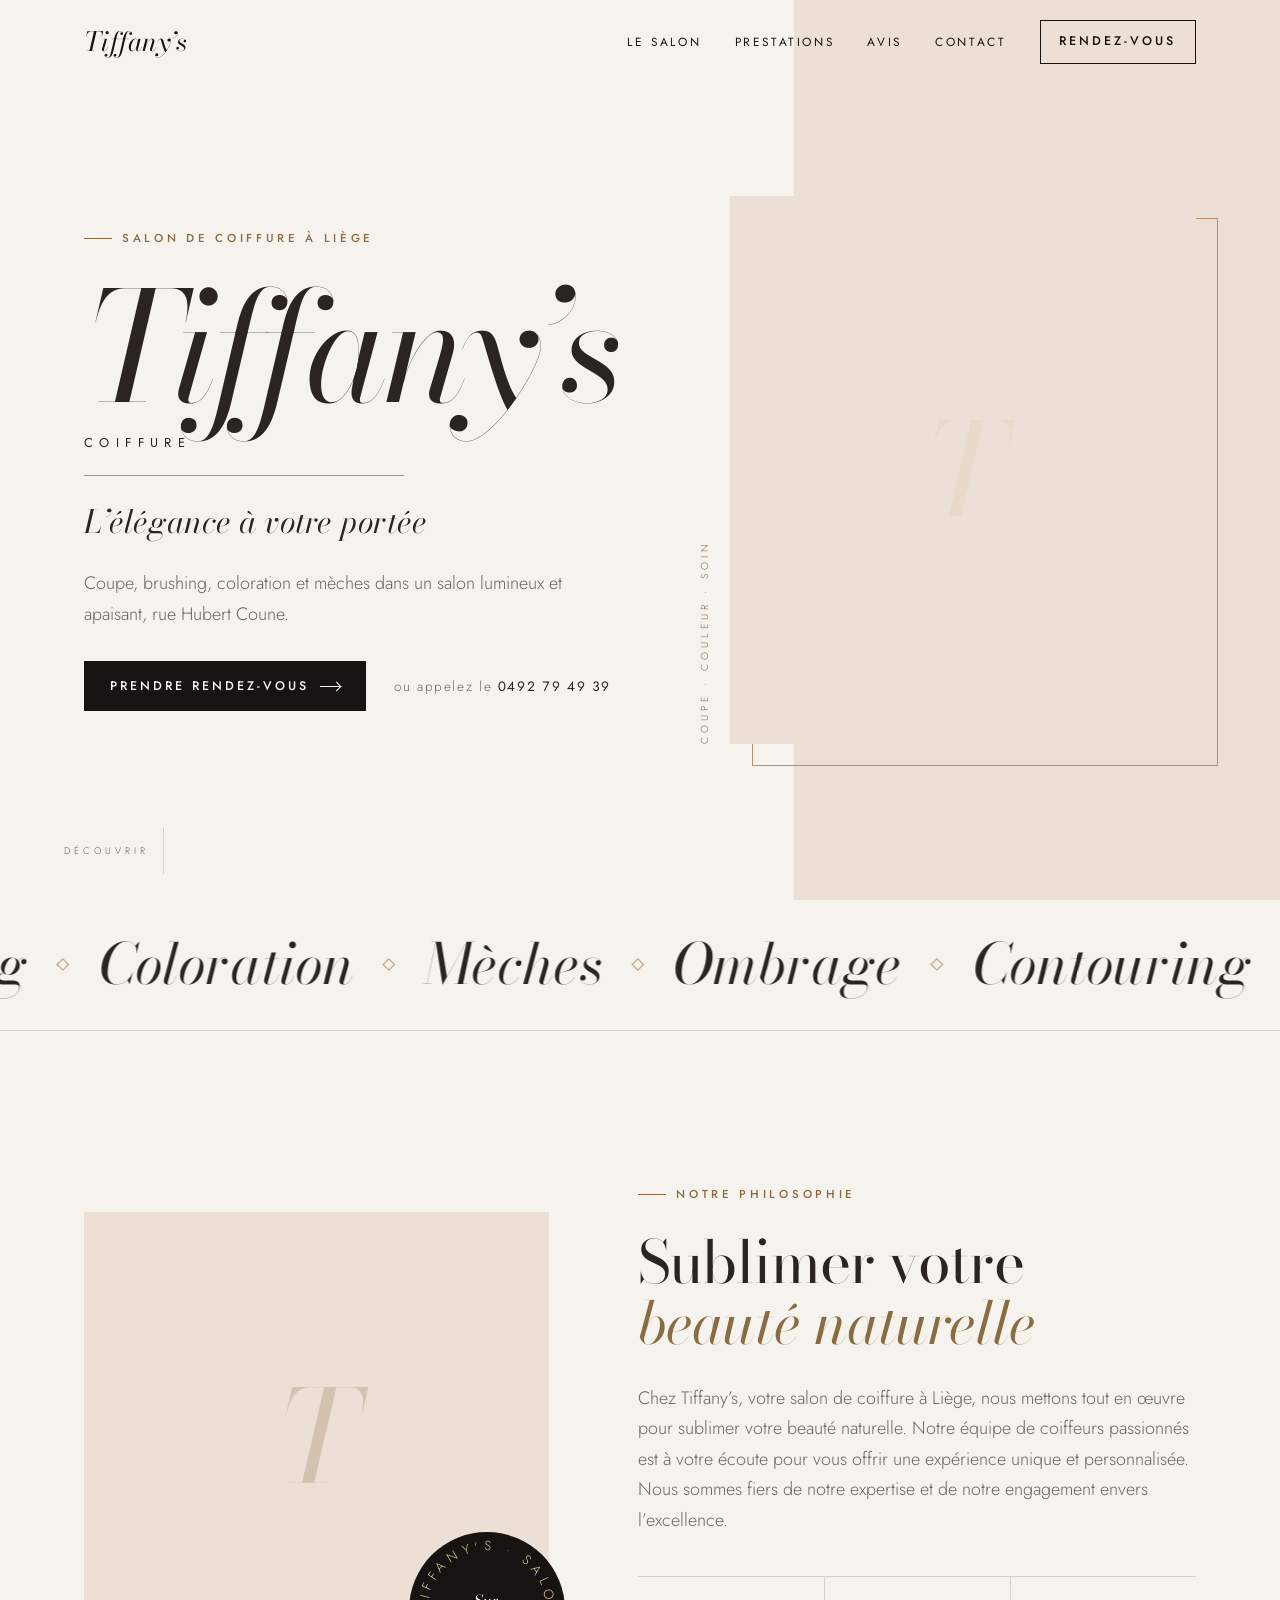
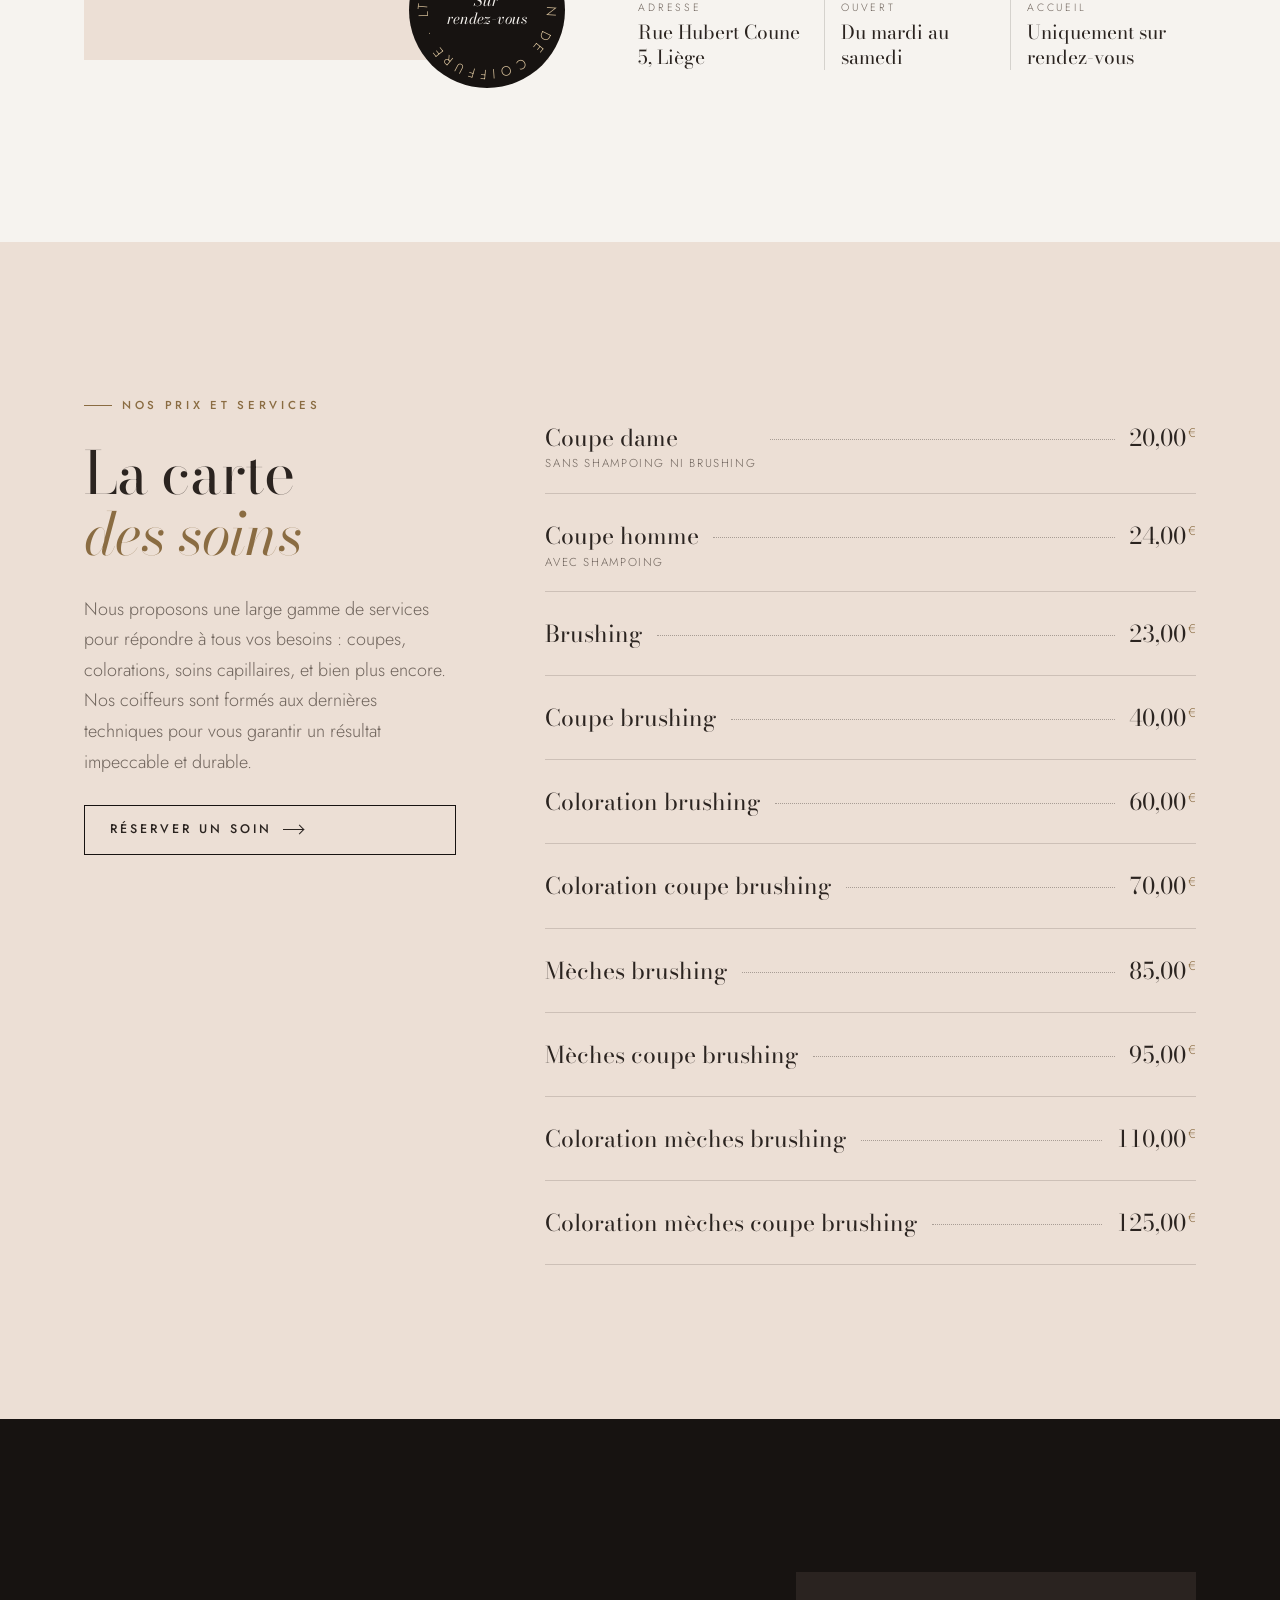
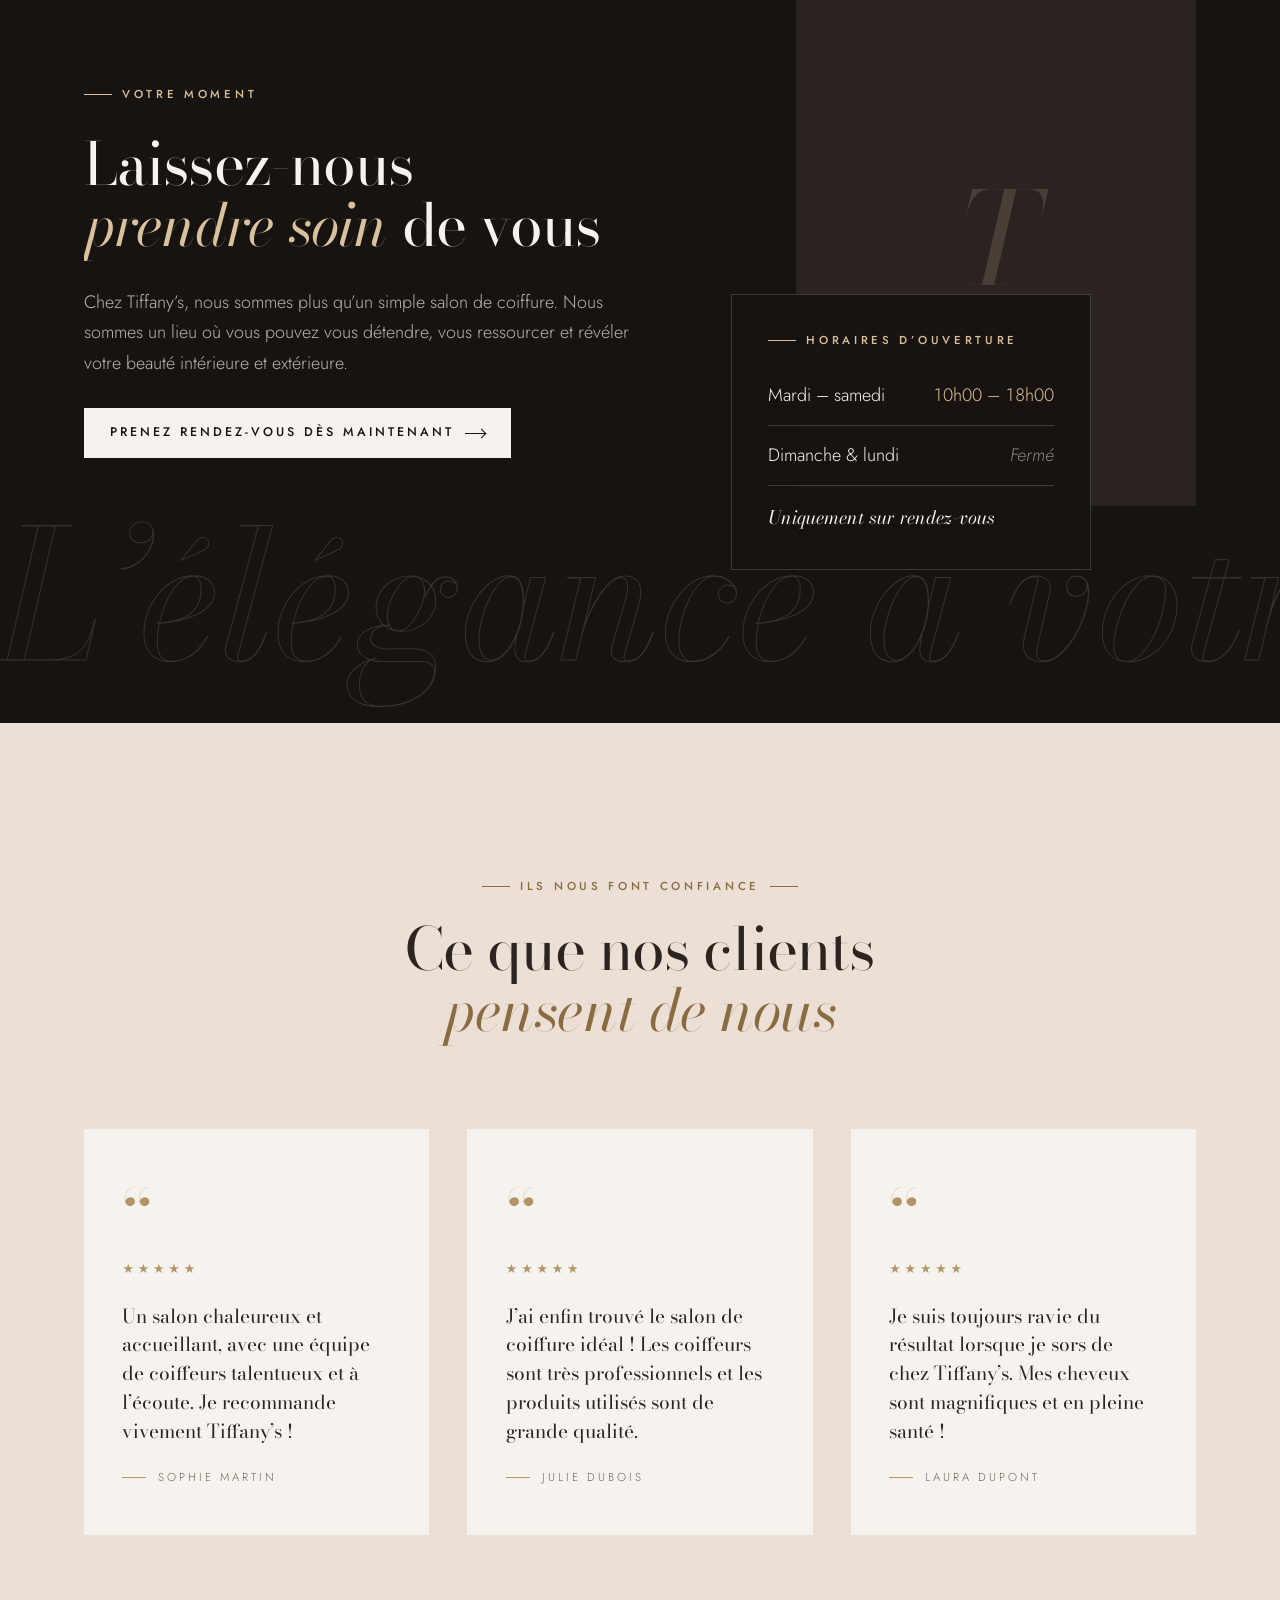
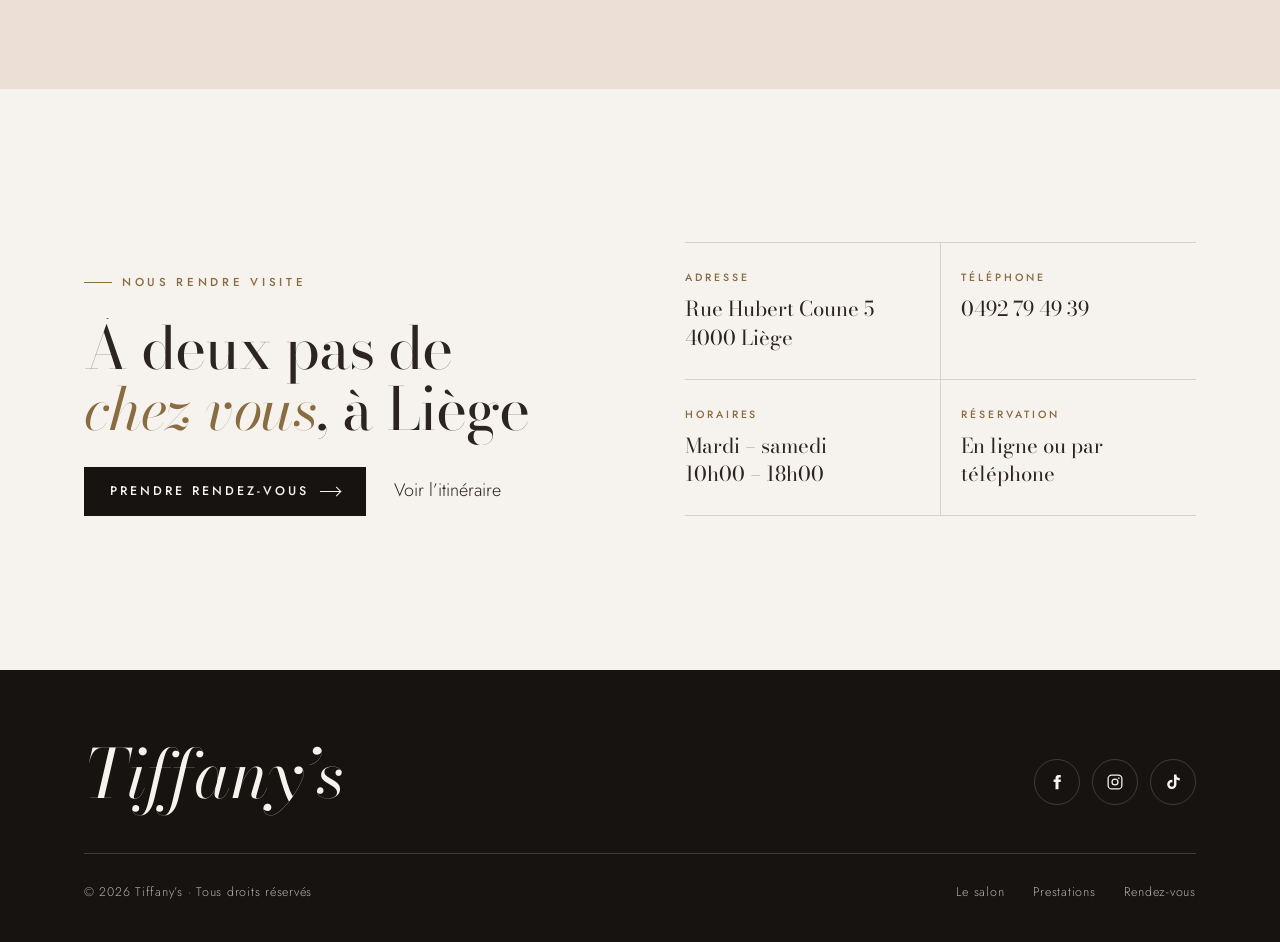
==== index.html @ 4c485f48 "Tiffany's Coiffure : nouveau site vitrine avec animations au défilement Accueil et page de prise de " ====
<!DOCTYPE html>
<html lang="fr">
<head>
  <meta charset="utf-8">
  <meta name="viewport" content="width=device-width, initial-scale=1, viewport-fit=cover">
  <title>Tiffany’s Coiffure</title>
  <meta name="description" content="Tiffany’s, votre salon de coiffure à Liège. Coupe, brushing, coloration, mèches : une équipe passionnée pour sublimer votre beauté naturelle. Sur rendez-vous, du mardi au samedi.">
  <meta property="og:title" content="Tiffany’s · Salon de coiffure à Liège">
  <meta property="og:description" content="L’élégance à votre portée. Prenez rendez-vous en ligne, du mardi au samedi.">
  <meta property="og:image" content="https://primary.jwwb.nl/public/u/k/w/temp-uzwuunomeykdaiuxdulz/att-ifkdagfy1qe2zsrhicnqqp_ppizg3jwmcrwyenzlbd0-high-chta3h.jpg?enable-io=true&enable=upscale&fit=bounds&width=1200">
  <link rel="icon" href="https://primary.jwwb.nl/public/u/k/w/temp-uzwuunomeykdaiuxdulz/favicon.png?bust=1768055114">
  <link rel="preconnect" href="https://fonts.googleapis.com">
  <link rel="preconnect" href="https://fonts.gstatic.com" crossorigin>
  <link rel="stylesheet" href="https://fonts.googleapis.com/css2?family=Bodoni+Moda:ital,opsz,wght@0,6..96,400..600;1,6..96,400..600&family=Jost:wght@300;400;500&display=swap">
  <link rel="stylesheet" href="assets/style.css">
  <script type="application/ld+json">
  {"@context":"https://schema.org","@type":"HairSalon","name":"Tiffany’s","url":"https://www.tiffany-s.be/","telephone":"+32492794939","address":{"@type":"PostalAddress","streetAddress":"Rue Hubert Coune 5","postalCode":"4000","addressLocality":"Liège","addressCountry":"BE"},"geo":{"@type":"GeoCoordinates","latitude":50.6466349,"longitude":5.5421235},"openingHours":"Tu-Sa 10:00-18:00"}
  </script>
</head>
<body>
  <a class="sr-only" href="#contenu">Passer au contenu principal</a>

  <header class="entete" id="entete">
    <div class="wrap entete__inner">
      <a class="marque" href="index.html" aria-label="Tiffany’s Coiffure, accueil"><span class="logo"><img src="https://primary.jwwb.nl/public/u/k/w/temp-uzwuunomeykdaiuxdulz/att-ukmgpynhl51-nqavngic1awuhq2sboq8v69ogcxg1wi-high.jpg?enable-io=true&amp;crop=2.0366%3A1&amp;width=532" srcset="https://primary.jwwb.nl/public/u/k/w/temp-uzwuunomeykdaiuxdulz/att-ukmgpynhl51-nqavngic1awuhq2sboq8v69ogcxg1wi-high.jpg?enable-io=true&amp;crop=2.0366%3A1&amp;width=532 532w, https://primary.jwwb.nl/public/u/k/w/temp-uzwuunomeykdaiuxdulz/att-ukmgpynhl51-nqavngic1awuhq2sboq8v69ogcxg1wi-high.jpg?enable-io=true&amp;crop=2.0366%3A1&amp;width=816 816w, https://primary.jwwb.nl/public/u/k/w/temp-uzwuunomeykdaiuxdulz/att-ukmgpynhl51-nqavngic1awuhq2sboq8v69ogcxg1wi-high.jpg?enable-io=true&amp;crop=2.0366%3A1&amp;width=1252 1252w" sizes="128px" alt="Tiffany’s Coiffure" width="1050" height="515" onerror="this.parentNode.classList.add('sans-image')"><span class="logo__repli">Tiffany’s</span></span></a>
      <nav class="nav" aria-label="Navigation principale">
        <a href="#salon">Le salon</a>
        <a href="#prestations">Prestations</a>
        <a href="#avis">Avis</a>
        <a href="#visite">Contact</a>
        <a class="btn" href="prendre-rendez-vous.html">Rendez-vous</a>
      </nav>
      <button class="burger" type="button" id="burger" aria-label="Ouvrir le menu" aria-expanded="false" aria-controls="menu-mobile"><span></span><span></span></button>
    </div>
  </header>

  <div class="menu-mobile" id="menu-mobile">
    <ul>
      <li><a href="#salon">Le salon</a></li>
      <li><a href="#prestations">Prestations</a></li>
      <li><a href="#avis">Avis</a></li>
      <li><a href="#visite">Contact</a></li>
      <li><a href="prendre-rendez-vous.html"><em>Rendez-vous</em></a></li>
    </ul>
    <div class="menu-mobile__pied">
      <span>Rue Hubert Coune 5, 4000 Liège</span>
      <span>0492 79 49 39 · Mardi – samedi, sur rendez-vous</span>
    </div>
  </div>

  <main id="contenu">
    <!-- Héros -->
    <section class="heros" aria-label="Bienvenue">
      <div class="wrap heros__grille">
        <div class="heros__texte">
          <p class="eyebrow" data-intro>Salon de coiffure à Liège</p>
          <h1 class="heros__nom" id="heros-nom"><span class="logo"><img src="https://primary.jwwb.nl/public/u/k/w/temp-uzwuunomeykdaiuxdulz/att-ukmgpynhl51-nqavngic1awuhq2sboq8v69ogcxg1wi-high.jpg?enable-io=true&amp;crop=2.0366%3A1&amp;width=1252" srcset="https://primary.jwwb.nl/public/u/k/w/temp-uzwuunomeykdaiuxdulz/att-ukmgpynhl51-nqavngic1awuhq2sboq8v69ogcxg1wi-high.jpg?enable-io=true&amp;crop=2.0366%3A1&amp;width=532 532w, https://primary.jwwb.nl/public/u/k/w/temp-uzwuunomeykdaiuxdulz/att-ukmgpynhl51-nqavngic1awuhq2sboq8v69ogcxg1wi-high.jpg?enable-io=true&amp;crop=2.0366%3A1&amp;width=816 816w, https://primary.jwwb.nl/public/u/k/w/temp-uzwuunomeykdaiuxdulz/att-ukmgpynhl51-nqavngic1awuhq2sboq8v69ogcxg1wi-high.jpg?enable-io=true&amp;crop=2.0366%3A1&amp;width=1252 1252w" sizes="(max-width: 960px) 92vw, 640px" alt="Tiffany’s Coiffure" width="1050" height="515" onerror="this.parentNode.classList.add('sans-image')"><span class="logo__repli">Tiffany’s<small>Coiffure</small></span></span></h1>
          <div class="heros__filet" data-intro-filet></div>
          <p class="heros__devise" data-intro>L’élégance à votre portée</p>
          <p class="heros__intro" data-intro>Coupe, brushing, coloration et mèches dans un salon lumineux et apaisant, rue Hubert Coune.</p>
          <div class="heros__actions" data-intro>
            <a class="btn" href="prendre-rendez-vous.html">Prendre rendez-vous <i class="fleche" aria-hidden="true"></i></a>
            <a class="heros__tel" href="tel:+32492794939">ou appelez le <strong>0492 79 49 39</strong></a>
          </div>
        </div>
        <div class="heros__visuel">
          <div class="heros__cadre cadre-img" id="heros-cadre">
            <img src="https://primary.jwwb.nl/public/u/k/w/temp-uzwuunomeykdaiuxdulz/att-ifkdagfy1qe2zsrhicnqqp_ppizg3jwmcrwyenzlbd0-high.jpg?enable-io=true&amp;crop=0.8518%3A1&amp;width=816"
                 srcset="https://primary.jwwb.nl/public/u/k/w/temp-uzwuunomeykdaiuxdulz/att-ifkdagfy1qe2zsrhicnqqp_ppizg3jwmcrwyenzlbd0-high.jpg?enable-io=true&amp;crop=0.8518%3A1&amp;width=532 532w, https://primary.jwwb.nl/public/u/k/w/temp-uzwuunomeykdaiuxdulz/att-ifkdagfy1qe2zsrhicnqqp_ppizg3jwmcrwyenzlbd0-high.jpg?enable-io=true&amp;crop=0.8518%3A1&amp;width=816 816w, https://primary.jwwb.nl/public/u/k/w/temp-uzwuunomeykdaiuxdulz/att-ifkdagfy1qe2zsrhicnqqp_ppizg3jwmcrwyenzlbd0-high.jpg?enable-io=true&amp;crop=0.8518%3A1&amp;width=1252 1252w"
                 sizes="(max-width: 960px) 82vw, 460px" alt="Le salon Tiffany’s : miroirs ovales lumineux, parquet en chevrons et chaises blanches" width="800" height="939" fetchpriority="high" onerror="this.classList.add('manquante')">
          </div>
          <span class="heros__legende">Coupe · Couleur · Soin</span>
        </div>
      </div>
      <a class="defiler" href="#salon">Découvrir<i></i></a>
    </section>

    <!-- Bandeau défilant -->
    <div class="bandeau" aria-hidden="true">
      <div class="bandeau__piste" id="bandeau">
        <div class="bandeau__groupe"><span>Coupe</span><b></b><span>Brushing</span><b></b><span>Coloration</span><b></b><span>Mèches</span><b></b><span>Ombrage</span><b></b><span>Contouring</span><b></b></div>
        <div class="bandeau__groupe"><span>Coupe</span><b></b><span>Brushing</span><b></b><span>Coloration</span><b></b><span>Mèches</span><b></b><span>Ombrage</span><b></b><span>Contouring</span><b></b></div>
      </div>
    </div>

    <!-- Philosophie -->
    <section class="section" id="salon">
      <div class="wrap philo">
        <div class="philo__visuel">
          <div class="philo__cadre cadre-img" data-reveal="image">
            <img data-parallax src="https://primary.jwwb.nl/public/u/k/w/temp-uzwuunomeykdaiuxdulz/att-earkmzb2mgixfd5j2ck6gm__zhzhycovau_cgvz7lky-high.jpg?enable-io=true&amp;crop=1.0372%3A1&amp;width=816"
                 srcset="https://primary.jwwb.nl/public/u/k/w/temp-uzwuunomeykdaiuxdulz/att-earkmzb2mgixfd5j2ck6gm__zhzhycovau_cgvz7lky-high.jpg?enable-io=true&amp;crop=1.0372%3A1&amp;width=532 532w, https://primary.jwwb.nl/public/u/k/w/temp-uzwuunomeykdaiuxdulz/att-earkmzb2mgixfd5j2ck6gm__zhzhycovau_cgvz7lky-high.jpg?enable-io=true&amp;crop=1.0372%3A1&amp;width=816 816w, https://primary.jwwb.nl/public/u/k/w/temp-uzwuunomeykdaiuxdulz/att-earkmzb2mgixfd5j2ck6gm__zhzhycovau_cgvz7lky-high.jpg?enable-io=true&amp;crop=1.0372%3A1&amp;width=1252 1252w"
                 sizes="(max-width: 960px) 92vw, 520px" alt="Un poste de coiffage du salon, miroir ovale et éclairage doux" width="800" height="771" loading="lazy" onerror="this.classList.add('manquante')">
          </div>
          <div class="philo__pastille" aria-hidden="true">
            <svg viewBox="0 0 100 100"><defs><path id="cercle" d="M50,50 m-38,0 a38,38 0 1,1 76,0 a38,38 0 1,1 -76,0"></path></defs><text><textPath href="#cercle">Tiffany’s · Salon de coiffure · Liège ·</textPath></text></svg>
            <span>Sur<br>rendez-vous</span>
          </div>
        </div>
        <div class="philo__texte">
          <p class="eyebrow" data-reveal="fade">Notre philosophie</p>
          <h2 class="titre" data-reveal="titre"><span class="ligne"><span>Sublimer votre</span></span><span class="ligne"><span><em>beauté naturelle</em></span></span></h2>
          <p class="lede" data-reveal="fade">Chez Tiffany’s, votre salon de coiffure à Liège, nous mettons tout en œuvre pour sublimer votre beauté naturelle. Notre équipe de coiffeurs passionnés est à votre écoute pour vous offrir une expérience unique et personnalisée. Nous sommes fiers de notre expertise et de notre engagement envers l’excellence.</p>
          <dl class="philo__faits" data-reveal="fade">
            <div><dt>Adresse</dt><dd>Rue Hubert Coune 5, Liège</dd></div>
            <div><dt>Ouvert</dt><dd>Du mardi au samedi</dd></div>
            <div><dt>Accueil</dt><dd>Uniquement sur rendez-vous</dd></div>
          </dl>
        </div>
      </div>
    </section>

    <!-- Prestations et tarifs -->
    <section class="section section--poudre" id="prestations">
      <div class="wrap tarifs">
        <div class="tarifs__intro">
          <p class="eyebrow" data-reveal="fade">Nos prix et services</p>
          <h2 class="titre" data-reveal="titre"><span class="ligne"><span>La carte</span></span><span class="ligne"><span><em>des soins</em></span></span></h2>
          <p class="lede" data-reveal="fade">Nous proposons une large gamme de services pour répondre à tous vos besoins : coupes, colorations, soins capillaires, et bien plus encore. Nos coiffeurs sont formés aux dernières techniques pour vous garantir un résultat impeccable et durable.</p>
          <a class="btn btn--ligne" href="prendre-rendez-vous.html" data-reveal="fade">Réserver un soin <i class="fleche" aria-hidden="true"></i></a>
        </div>
        <div>
          <ul class="carte" id="carte">
            <li><span class="carte__nom">Coupe dame<small>Sans shampoing ni brushing</small></span><span class="carte__points"></span><span class="carte__prix">20,00<sup>€</sup></span></li>
            <li><span class="carte__nom">Coupe homme<small>Avec shampoing</small></span><span class="carte__points"></span><span class="carte__prix">24,00<sup>€</sup></span></li>
            <li><span class="carte__nom">Brushing</span><span class="carte__points"></span><span class="carte__prix">23,00<sup>€</sup></span></li>
            <li><span class="carte__nom">Coupe brushing</span><span class="carte__points"></span><span class="carte__prix">40,00<sup>€</sup></span></li>
            <li><span class="carte__nom">Coloration brushing</span><span class="carte__points"></span><span class="carte__prix">60,00<sup>€</sup></span></li>
            <li><span class="carte__nom">Coloration coupe brushing</span><span class="carte__points"></span><span class="carte__prix">70,00<sup>€</sup></span></li>
            <li><span class="carte__nom">Mèches brushing</span><span class="carte__points"></span><span class="carte__prix">85,00<sup>€</sup></span></li>
            <li><span class="carte__nom">Mèches coupe brushing</span><span class="carte__points"></span><span class="carte__prix">95,00<sup>€</sup></span></li>
            <li><span class="carte__nom">Coloration mèches brushing</span><span class="carte__points"></span><span class="carte__prix">110,00<sup>€</sup></span></li>
            <li><span class="carte__nom">Coloration mèches coupe brushing</span><span class="carte__points"></span><span class="carte__prix">125,00<sup>€</sup></span></li>
          </ul>
        </div>
      </div>
    </section>

    <!-- Prendre soin de vous -->
    <section class="section section--ebene" id="soin">
      <div class="wrap soin">
        <div class="soin__texte">
          <p class="eyebrow" data-reveal="fade">Votre moment</p>
          <h2 class="titre" data-reveal="titre"><span class="ligne"><span>Laissez-nous</span></span><span class="ligne"><span><em>prendre soin</em> de vous</span></span></h2>
          <p class="lede" data-reveal="fade">Chez Tiffany’s, nous sommes plus qu’un simple salon de coiffure. Nous sommes un lieu où vous pouvez vous détendre, vous ressourcer et révéler votre beauté intérieure et extérieure.</p>
          <a class="btn btn--clair" href="prendre-rendez-vous.html" data-reveal="fade">Prenez rendez-vous dès maintenant <i class="fleche" aria-hidden="true"></i></a>
        </div>
        <div class="soin__visuel">
          <div class="soin__cadre cadre-img" data-reveal="image">
            <img data-parallax src="https://primary.jwwb.nl/public/u/k/w/temp-uzwuunomeykdaiuxdulz/att-ily_wlvpjnr1eg5wxgdslwfnaifephzlsf6o0nd1rcq-high-8sqr1w.jpg?enable-io=true&amp;width=816" srcset="https://primary.jwwb.nl/public/u/k/w/temp-uzwuunomeykdaiuxdulz/att-ily_wlvpjnr1eg5wxgdslwfnaifephzlsf6o0nd1rcq-high-8sqr1w.jpg?enable-io=true&amp;width=532 532w, https://primary.jwwb.nl/public/u/k/w/temp-uzwuunomeykdaiuxdulz/att-ily_wlvpjnr1eg5wxgdslwfnaifephzlsf6o0nd1rcq-high-8sqr1w.jpg?enable-io=true&amp;width=816 816w, https://primary.jwwb.nl/public/u/k/w/temp-uzwuunomeykdaiuxdulz/att-ily_wlvpjnr1eg5wxgdslwfnaifephzlsf6o0nd1rcq-high-8sqr1w.jpg?enable-io=true&amp;width=1252 1252w" sizes="(max-width: 960px) 92vw, 400px" alt="La carte de visite du salon : Tiffany’s Coiffure, uniquement sur rendez-vous" width="800" height="1066" loading="lazy" onerror="this.classList.add('manquante')">
          </div>
          <div class="soin__horaires" data-reveal="fade">
            <p class="eyebrow">Horaires d’ouverture</p>
            <dl class="horaires">
              <div><dt>Mardi – samedi</dt><dd>10h00 – 18h00</dd></div>
              <div class="ferme"><dt>Dimanche &amp; lundi</dt><dd>Fermé</dd></div>
            </dl>
            <p class="mention">Uniquement sur rendez-vous</p>
          </div>
        </div>
      </div>
      <div class="soin__geant" aria-hidden="true" id="geant">L’élégance à votre portée · L’élégance à votre portée</div>
    </section>

    <!-- Avis -->
    <section class="section section--poudre" id="avis">
      <div class="wrap">
        <div class="avis__tete">
          <p class="eyebrow" data-reveal="fade">Ils nous font confiance</p>
          <h2 class="titre" data-reveal="titre"><span class="ligne"><span>Ce que nos clients</span></span><span class="ligne"><span><em>pensent de nous</em></span></span></h2>
        </div>
        <div class="avis__grille" id="avis-grille">
          <figure class="avis__carte">
            <span class="avis__guillemet" aria-hidden="true">“</span>
            <span class="etoiles" aria-label="5 étoiles sur 5">★★★★★</span>
            <blockquote>Un salon chaleureux et accueillant, avec une équipe de coiffeurs talentueux et à l’écoute. Je recommande vivement Tiffany’s !</blockquote>
            <figcaption>Sophie Martin</figcaption>
          </figure>
          <figure class="avis__carte">
            <span class="avis__guillemet" aria-hidden="true">“</span>
            <span class="etoiles" aria-label="5 étoiles sur 5">★★★★★</span>
            <blockquote>J’ai enfin trouvé le salon de coiffure idéal ! Les coiffeurs sont très professionnels et les produits utilisés sont de grande qualité.</blockquote>
            <figcaption>Julie Dubois</figcaption>
          </figure>
          <figure class="avis__carte">
            <span class="avis__guillemet" aria-hidden="true">“</span>
            <span class="etoiles" aria-label="5 étoiles sur 5">★★★★★</span>
            <blockquote>Je suis toujours ravie du résultat lorsque je sors de chez Tiffany’s. Mes cheveux sont magnifiques et en pleine santé !</blockquote>
            <figcaption>Laura Dupont</figcaption>
          </figure>
        </div>
      </div>
    </section>

    <!-- Visite -->
    <section class="section" id="visite">
      <div class="wrap visite">
        <div class="visite__bloc">
          <p class="eyebrow" data-reveal="fade">Nous rendre visite</p>
          <h2 class="titre" data-reveal="titre"><span class="ligne"><span>À deux pas de</span></span><span class="ligne"><span><em>chez vous</em>, à Liège</span></span></h2>
          <div data-reveal="fade" style="display:flex;flex-wrap:wrap;gap:16px 28px;align-items:center">
            <a class="btn" href="prendre-rendez-vous.html">Prendre rendez-vous <i class="fleche" aria-hidden="true"></i></a>
            <a class="lien" href="https://www.google.com/maps/search/?api=1&amp;query=Rue%20Hubert%20Coune%205%2C%204000%20Li%C3%A8ge" target="_blank" rel="noopener">Voir l’itinéraire</a>
          </div>
        </div>
        <div class="coordonnees" data-reveal="fade">
          <div><h3>Adresse</h3><p>Rue Hubert Coune 5<br>4000 Liège</p></div>
          <div><h3>Téléphone</h3><p><a href="tel:+32492794939">0492 79 49 39</a></p></div>
          <div><h3>Horaires</h3><p>Mardi – samedi<br>10h00 – 18h00</p></div>
          <div><h3>Réservation</h3><p>En ligne ou par téléphone</p></div>
        </div>
      </div>
    </section>
  </main>

  <footer class="pied">
    <div class="wrap">
      <div class="pied__haut">
        <a class="marque pied__logo" href="index.html" aria-label="Tiffany’s Coiffure, accueil"><span class="logo logo--clair"><img src="https://primary.jwwb.nl/public/u/k/w/temp-uzwuunomeykdaiuxdulz/att-ukmgpynhl51-nqavngic1awuhq2sboq8v69ogcxg1wi-high.jpg?enable-io=true&amp;crop=2.0366%3A1&amp;width=532" srcset="https://primary.jwwb.nl/public/u/k/w/temp-uzwuunomeykdaiuxdulz/att-ukmgpynhl51-nqavngic1awuhq2sboq8v69ogcxg1wi-high.jpg?enable-io=true&amp;crop=2.0366%3A1&amp;width=532 532w, https://primary.jwwb.nl/public/u/k/w/temp-uzwuunomeykdaiuxdulz/att-ukmgpynhl51-nqavngic1awuhq2sboq8v69ogcxg1wi-high.jpg?enable-io=true&amp;crop=2.0366%3A1&amp;width=816 816w, https://primary.jwwb.nl/public/u/k/w/temp-uzwuunomeykdaiuxdulz/att-ukmgpynhl51-nqavngic1awuhq2sboq8v69ogcxg1wi-high.jpg?enable-io=true&amp;crop=2.0366%3A1&amp;width=1252 1252w" sizes="240px" alt="Tiffany’s Coiffure" width="1050" height="515" onerror="this.parentNode.classList.add('sans-image')"><span class="logo__repli">Tiffany’s</span></span></a>
        <div class="reseaux">
          <a href="https://facebook.com/share/17w8PuqHGD/?mibextid=wwXIfr" target="_blank" rel="noopener" aria-label="Facebook"><svg viewBox="0 0 24 24" aria-hidden="true"><path d="M14 8.5V7c0-.7.3-1 1-1h2V2.5h-3c-3 0-4 1.8-4 4.4V8.5H7.5V12H10v9.5h4V12h2.8l.5-3.5H14z"/></svg></a>
          <a href="https://instagram.com/tiffanys_coiffure?igsh=MTR5dzNoaGJxcWM1OQ==" target="_blank" rel="noopener" aria-label="Instagram"><svg viewBox="0 0 24 24" aria-hidden="true"><path d="M12 7.2A4.8 4.8 0 1 0 12 16.8 4.8 4.8 0 0 0 12 7.2zm0 7.9a3.1 3.1 0 1 1 0-6.2 3.1 3.1 0 0 1 0 6.2zM17.1 5.8a1.1 1.1 0 1 0 0 2.2 1.1 1.1 0 0 0 0-2.2zM16.5 2h-9A5.5 5.5 0 0 0 2 7.5v9A5.5 5.5 0 0 0 7.5 22h9a5.5 5.5 0 0 0 5.5-5.5v-9A5.5 5.5 0 0 0 16.5 2zm3.8 14.5a3.8 3.8 0 0 1-3.8 3.8h-9a3.8 3.8 0 0 1-3.8-3.8v-9a3.8 3.8 0 0 1 3.8-3.8h9a3.8 3.8 0 0 1 3.8 3.8v9z"/></svg></a>
          <a href="https://tiktok.com/@tiffanyanton?_r=1&amp;_t=ZG-92zKto5471N" target="_blank" rel="noopener" aria-label="TikTok"><svg viewBox="0 0 24 24" aria-hidden="true"><path d="M16.6 2h-3.3v13.3a2.9 2.9 0 1 1-2.1-2.8V9.1a6.2 6.2 0 1 0 5.4 6.2V8.6a7.9 7.9 0 0 0 4.4 1.4V6.7a4.4 4.4 0 0 1-4.4-4.7z"/></svg></a>
        </div>
      </div>
      <div class="pied__bas">
        <span>© 2026 Tiffany’s · Tous droits réservés</span>
        <nav aria-label="Liens de pied de page">
          <a class="lien" href="#salon">Le salon</a>
          <a class="lien" href="#prestations">Prestations</a>
          <a class="lien" href="prendre-rendez-vous.html">Rendez-vous</a>
        </nav>
      </div>
    </div>
  </footer>

  <script src="https://cdnjs.cloudflare.com/ajax/libs/gsap/3.12.5/gsap.min.js"></script>
  <script src="https://cdnjs.cloudflare.com/ajax/libs/gsap/3.12.5/ScrollTrigger.min.js"></script>
  <script src="assets/main.js"></script>
</body>
</html>
---- assets/style.css ----
/* Mise en page : éditorial asymétrique, grandes respirations, sections alternant porcelaine / poudre / ébène.
   Un seul univers de couleurs (clair, chaud), assumé comme identité de marque. */
:root {
  --porcelaine: #f6f3ef;   /* fond principal */
  --poudre: #ecdfd5;       /* fond des sections douces */
  --ebene: #171311;        /* sections sombres, texte fort */
  --encre: #2b2420;        /* texte courant */
  --taupe: #6f645c;        /* texte secondaire */
  --champagne: #b39466;    /* accent décoratif */
  --champagne-fonce: #8a6c42; /* accent lisible sur clair */
  --champagne-clair: #d8c19b; /* accent lisible sur ébène */
  --filet: rgba(43, 36, 32, 0.16);
  --filet-clair: rgba(246, 243, 239, 0.18);

  --f-display: "Bodoni Moda", "Didot", "Bodoni 72", "Times New Roman", serif;
  --f-texte: "Jost", "Futura", "Avenir Next", "Segoe UI", system-ui, sans-serif;

  --gouttiere: clamp(16px, 5vw, 64px);
  --largeur: 1240px;
  --ease: cubic-bezier(0.22, 1, 0.36, 1);
  color-scheme: light;
}

*, *::before, *::after { box-sizing: border-box; }
html { scroll-behavior: smooth; -webkit-text-size-adjust: 100%; }
body {
  margin: 0;
  background: var(--porcelaine);
  color: var(--encre);
  font-family: var(--f-texte);
  font-weight: 300;
  font-size: clamp(16px, 1.05vw + 10px, 18px);
  line-height: 1.7;
  overflow-x: hidden;
  -webkit-font-smoothing: antialiased;
}
img { max-width: 100%; display: block; }
a { color: inherit; }
::selection { background: var(--champagne); color: var(--porcelaine); }
:focus-visible { outline: 1px solid var(--champagne-fonce); outline-offset: 4px; }

[hidden] { display: none !important; }
.sr-only { position: absolute; width: 1px; height: 1px; overflow: hidden; clip: rect(0 0 0 0); white-space: nowrap; }
.wrap { width: 100%; max-width: var(--largeur); margin-inline: auto; padding-inline: var(--gouttiere); }

/* ---------- Typographie ---------- */
.eyebrow {
  font-family: var(--f-texte);
  font-size: 0.72rem;
  font-weight: 500;
  letter-spacing: 0.32em;
  text-transform: uppercase;
  color: var(--champagne-fonce);
  display: inline-flex;
  align-items: center;
  gap: 0.9em;
  margin: 0;
}
.eyebrow::before { content: ""; width: 2.4em; height: 1px; background: currentColor; }
.titre {
  font-family: var(--f-display);
  font-weight: 400;
  font-size: clamp(2.3rem, 4.6vw, 4.4rem);
  line-height: 1.04;
  letter-spacing: -0.015em;
  margin: 0;
  text-wrap: balance;
}
.titre em { font-style: italic; color: var(--champagne-fonce); }
.lede { max-width: 34em; color: var(--taupe); margin: 0; }

/* Lignes masquées pour les révélations de titres */
.ligne { display: block; overflow: hidden; padding-bottom: 0.08em; margin-bottom: -0.08em; }
.ligne > span { display: inline-block; will-change: transform; }

/* ---------- Boutons ---------- */
.btn {
  --c: var(--ebene);
  position: relative;
  display: inline-flex;
  align-items: center;
  gap: 0.9em;
  padding: 1.05em 2em;
  font-family: var(--f-texte);
  font-size: 0.78rem;
  font-weight: 500;
  letter-spacing: 0.24em;
  text-transform: uppercase;
  text-decoration: none;
  color: var(--porcelaine);
  background: var(--c);
  border: 1px solid var(--c);
  border-radius: 0;
  cursor: pointer;
  overflow: hidden;
  isolation: isolate;
  transition: color 0.5s var(--ease), border-color 0.5s var(--ease);
}
.btn::before {
  content: "";
  position: absolute; inset: 0;
  background: var(--champagne);
  transform: scaleX(0);
  transform-origin: right;
  transition: transform 0.6s var(--ease);
  z-index: -1;
}
.btn:hover::before, .btn:focus-visible::before { transform: scaleX(1); transform-origin: left; }
.btn:hover, .btn:focus-visible { border-color: var(--champagne); }
.btn .fleche { width: 1.6em; height: 1px; background: currentColor; position: relative; transition: width 0.5s var(--ease); }
.btn .fleche::after { content: ""; position: absolute; right: 0; top: -3px; width: 7px; height: 7px; border-top: 1px solid currentColor; border-right: 1px solid currentColor; transform: rotate(45deg); }
.btn:hover .fleche { width: 2.4em; }
.btn--clair { --c: var(--porcelaine); color: var(--ebene); }
.btn--clair:hover { color: var(--ebene); }
.btn--ligne { background: transparent; color: var(--encre); }
.btn--ligne:hover { color: var(--porcelaine); }

.lien {
  text-decoration: none;
  background: linear-gradient(currentColor, currentColor) 0 100% / 0 1px no-repeat;
  transition: background-size 0.5s var(--ease);
  padding-bottom: 2px;
}
.lien:hover, .lien:focus-visible { background-size: 100% 1px; }

/* ---------- En-tête ---------- */
.entete {
  position: fixed;
  inset: 0 0 auto 0;
  z-index: 50;
  padding-top: env(safe-area-inset-top, 0px);
  transition: background-color 0.5s var(--ease), transform 0.6s var(--ease), color 0.5s var(--ease), box-shadow 0.5s var(--ease);
  color: var(--ebene);
}
.entete__inner {
  display: flex;
  align-items: center;
  justify-content: space-between;
  gap: 24px;
  height: 84px;
  transition: height 0.5s var(--ease);
}
.entete.est-plein {
  background: rgba(246, 243, 239, 0.88);
  -webkit-backdrop-filter: blur(14px);
  backdrop-filter: blur(14px);
  color: var(--ebene);
  box-shadow: 0 1px 0 var(--filet);
}
.entete.est-plein .entete__inner { height: 68px; }
.entete.est-plein .marque .logo { width: 112px; }
.marque .logo { transition: width 0.5s var(--ease); }
.entete.est-cache { transform: translateY(-100%); }
.menu-ouvert .entete .marque { opacity: 0; pointer-events: none; }
.marque { transition: opacity 0.4s var(--ease); }

.marque {
  font-family: var(--f-display);
  font-size: 1.65rem;
  font-weight: 400;
  letter-spacing: 0.01em;
  text-decoration: none;
  line-height: 1;
  display: inline-flex;
  flex-direction: column;
}
.marque .logo { width: 128px; }
.marque .logo__repli { font-size: 1.65rem; }
.entete .logo img { transition: filter 0.5s var(--ease); }
.marque small {
  font-family: var(--f-texte);
  font-size: 0.56rem;
  letter-spacing: 0.42em;
  text-transform: uppercase;
  margin-top: 6px;
  opacity: 0.7;
}
.nav { display: flex; align-items: center; gap: clamp(20px, 2.6vw, 40px); }
.nav a:not(.btn) {
  font-size: 0.74rem;
  font-weight: 400;
  letter-spacing: 0.22em;
  text-transform: uppercase;
  text-decoration: none;
  position: relative;
  padding-block: 6px;
}
.nav a:not(.btn)::after {
  content: ""; position: absolute; left: 0; bottom: 0; height: 1px; width: 100%;
  background: currentColor; transform: scaleX(0); transform-origin: right;
  transition: transform 0.5s var(--ease);
}
.nav a:not(.btn):hover::after, .nav a[aria-current="page"]::after { transform: scaleX(1); transform-origin: left; }
.nav .btn { padding: 0.85em 1.5em; --c: currentColor; background: transparent; color: inherit; }
.nav .btn:hover { color: var(--porcelaine); }

.burger {
  display: none;
  width: 44px; height: 44px;
  background: none; border: 0; padding: 0; color: inherit; cursor: pointer;
  position: relative; z-index: 60;
}
.burger span { position: absolute; left: 10px; right: 10px; height: 1px; background: currentColor; transition: transform 0.5s var(--ease), top 0.5s var(--ease); }
.burger span:first-child { top: 18px; }
.burger span:last-child { top: 26px; }
.menu-ouvert .burger span:first-child { top: 22px; transform: rotate(45deg); }
.menu-ouvert .burger span:last-child { top: 22px; transform: rotate(-45deg); }

.menu-mobile {
  position: fixed; inset: 0; z-index: 55;
  background: var(--ebene); color: var(--porcelaine);
  display: flex; flex-direction: column; justify-content: center;
  padding: calc(96px + env(safe-area-inset-top, 0px)) var(--gouttiere) calc(40px + env(safe-area-inset-bottom, 0px));
  clip-path: inset(0 0 100% 0);
  transition: clip-path 0.8s var(--ease);
  visibility: hidden;
}
.menu-ouvert .menu-mobile { clip-path: inset(0 0 0 0); visibility: visible; }
.menu-ouvert .entete { color: var(--porcelaine); background: transparent; box-shadow: none; -webkit-backdrop-filter: none; backdrop-filter: none; }
.menu-mobile ul { list-style: none; margin: 0; padding: 0; display: grid; gap: 8px; }
.menu-mobile li { overflow: hidden; }
.menu-mobile li a {
  display: inline-block;
  font-family: var(--f-display);
  font-size: clamp(2.2rem, 10vw, 3.4rem);
  line-height: 1.15;
  text-decoration: none;
  transform: translateY(110%);
  transition: transform 0.8s var(--ease);
}
.menu-ouvert .menu-mobile li a { transform: none; }
.menu-ouvert .menu-mobile li:nth-child(2) a { transition-delay: 0.06s; }
.menu-ouvert .menu-mobile li:nth-child(3) a { transition-delay: 0.12s; }
.menu-ouvert .menu-mobile li:nth-child(4) a { transition-delay: 0.18s; }
.menu-ouvert .menu-mobile li:nth-child(5) a { transition-delay: 0.24s; }
.menu-mobile__pied { margin-top: 48px; display: grid; gap: 6px; font-size: 0.9rem; color: var(--champagne-clair); }

/* ---------- Héros ---------- */
.heros {
  position: relative;
  background: var(--porcelaine);
  min-height: clamp(620px, 100svh, 980px);
  display: flex;
  align-items: center;
  overflow: hidden;
  padding-block: calc(120px + env(safe-area-inset-top, 0px)) 80px;
}
.heros::before {
  content: "";
  position: absolute; top: 0; right: 0; bottom: 0;
  width: 38%;
  background: var(--poudre);
  transform-origin: top;
}
.heros__grille {
  position: relative;
  display: grid;
  grid-template-columns: minmax(0, 1.1fr) minmax(0, 0.9fr);
  align-items: center;
  gap: clamp(32px, 6vw, 96px);
}
.heros__texte { min-width: 0; display: grid; gap: 26px; justify-items: start; }
.heros__nom { margin: 0; width: 100%; max-width: 640px; }
.heros__devise {
  font-family: var(--f-display);
  font-style: italic;
  font-size: clamp(1.4rem, 2.5vw, 2.2rem);
  line-height: 1.25;
  margin: 0;
}
.heros__intro { max-width: 30em; color: var(--taupe); margin: 0; }
.heros__filet { width: min(320px, 60%); height: 1px; background: var(--champagne); transform-origin: left; }
.heros__actions { display: flex; flex-wrap: wrap; align-items: center; gap: 18px 28px; margin-top: 6px; }
.heros__tel { font-size: 0.85rem; letter-spacing: 0.12em; color: var(--taupe); text-decoration: none; }
.heros__tel strong { font-weight: 400; color: var(--encre); font-variant-numeric: tabular-nums; }

.heros__visuel { position: relative; min-width: 0; justify-self: end; width: 100%; max-width: 480px; isolation: isolate; }
.heros__cadre { position: relative; aspect-ratio: 0.85; max-width: 100%; overflow: hidden; }
.heros__cadre img { width: 100%; height: 115%; object-fit: cover; will-change: transform; }
.heros__visuel::after {
  content: "";
  position: absolute;
  inset: 22px -22px -22px 22px;
  border: 1px solid var(--champagne);
  z-index: -1;
}
.heros__legende {
  position: absolute; left: -34px; bottom: 0;
  writing-mode: vertical-rl; transform: rotate(180deg);
  font-size: 0.64rem; letter-spacing: 0.4em; text-transform: uppercase; color: var(--champagne-fonce);
}
.defiler {
  position: absolute; left: var(--gouttiere); bottom: 26px;
  display: flex; align-items: center; gap: 14px;
  font-size: 0.6rem; letter-spacing: 0.4em; text-transform: uppercase; color: var(--taupe);
  text-decoration: none;
}
.defiler i { display: block; width: 1px; height: 46px; background: var(--filet); position: relative; overflow: hidden; }
.defiler i::after {
  content: ""; position: absolute; left: 0; top: -100%; width: 100%; height: 100%;
  background: var(--champagne-fonce);
  animation: goutte 2.2s var(--ease) infinite;
}
@keyframes goutte { to { top: 100%; } }

/* Logo manuscrit : le papier devient transparent grâce au contraste + fusion */
.logo { position: relative; display: block; background: var(--porcelaine); }
.logo--clair { background: var(--ebene); }
.logo img {
  width: 100%; height: auto;
  filter: grayscale(1) contrast(1.9) brightness(1.18);
  mix-blend-mode: multiply;
}
.logo--clair img { filter: grayscale(1) contrast(1.9) brightness(1.18) invert(1); mix-blend-mode: screen; }
.logo__repli { display: none; font-family: var(--f-display); font-style: italic; font-weight: 400; line-height: 0.95; }
.logo.sans-image img { display: none; }
.logo.sans-image .logo__repli { display: block; }
.heros__nom .logo__repli { font-size: clamp(4.2rem, 12vw, 9.5rem); letter-spacing: -0.03em; }
.heros__nom .logo__repli small { display: block; font-family: var(--f-texte); font-style: normal; font-size: 0.8rem; letter-spacing: 0.5em; text-transform: uppercase; margin-top: 18px; }

/* Image manquante : cadre élégant avec monogramme */
.cadre-img { position: relative; background: var(--poudre); }
.cadre-img::before {
  content: "T";
  position: absolute; inset: 0;
  display: grid; place-items: center;
  font-family: var(--f-display); font-style: italic;
  font-size: clamp(4rem, 10vw, 8rem);
  color: rgba(138, 108, 66, 0.25);
}
.heros__cadre::before { color: rgba(216, 193, 155, 0.18); }
.cadre-img img { position: relative; }
img.manquante { visibility: hidden; }

/* ---------- Bandeau défilant ---------- */
.bandeau {
  background: var(--porcelaine);
  border-bottom: 1px solid var(--filet);
  overflow: hidden;
  padding-block: clamp(20px, 3vw, 34px);
}
.bandeau__piste { display: flex; width: max-content; will-change: transform; }
.bandeau__groupe { display: flex; align-items: center; flex-shrink: 0; }
.bandeau__groupe span {
  font-family: var(--f-display);
  font-size: clamp(1.8rem, 4.4vw, 3.6rem);
  font-style: italic;
  line-height: 1.1;
  white-space: nowrap;
  padding-inline: clamp(18px, 2.4vw, 36px);
}
.bandeau__groupe span:nth-child(even) { font-style: normal; color: transparent; -webkit-text-stroke: 1px var(--encre); }
.bandeau__groupe b { width: 9px; height: 9px; border: 1px solid var(--champagne); transform: rotate(45deg); flex-shrink: 0; }

/* ---------- Sections ---------- */
.section { padding-block: clamp(80px, 12vw, 168px); position: relative; }
.section--poudre { background: var(--poudre); }
.section--ebene { background: var(--ebene); color: var(--porcelaine); }
.section--ebene .eyebrow { color: var(--champagne-clair); }
.section--ebene .titre em { color: var(--champagne-clair); }
.section--ebene .lede { color: rgba(246, 243, 239, 0.72); }

/* Philosophie */
.philo {
  display: grid;
  grid-template-columns: minmax(0, 5fr) minmax(0, 6fr);
  gap: clamp(40px, 7vw, 120px);
  align-items: center;
}
.philo__visuel { position: relative; min-width: 0; }
.philo__cadre { aspect-ratio: 1.0372; max-width: 100%; overflow: hidden; }
.philo__cadre img { width: 100%; height: 118%; object-fit: cover; will-change: transform; }
.philo__pastille {
  position: absolute; right: clamp(-16px, -2vw, -28px); bottom: clamp(-28px, -3vw, -40px);
  width: clamp(116px, 13vw, 156px); aspect-ratio: 1;
  border-radius: 50%;
  background: var(--ebene); color: var(--porcelaine);
  display: grid; place-items: center; text-align: center;
  font-family: var(--f-display); font-style: italic; font-size: clamp(0.95rem, 1.2vw, 1.1rem); line-height: 1.2;
  padding: 18px;
}
.philo__pastille svg { position: absolute; inset: 0; width: 100%; height: 100%; animation: tourne 26s linear infinite; }
.philo__pastille text { font-family: var(--f-texte); font-style: normal; font-size: 8.6px; letter-spacing: 3.2px; text-transform: uppercase; fill: var(--champagne-clair); }
@keyframes tourne { to { transform: rotate(360deg); } }
.philo__texte { min-width: 0; display: grid; gap: 28px; }
.philo__faits {
  display: grid; grid-template-columns: repeat(3, minmax(0, 1fr));
  border-top: 1px solid var(--filet);
  margin-top: 12px;
}
.philo__faits div { padding: 22px 16px 0 0; display: grid; gap: 4px; }
.philo__faits div + div { padding-left: 16px; border-left: 1px solid var(--filet); }
.philo__faits dt { font-size: 0.66rem; letter-spacing: 0.26em; text-transform: uppercase; color: var(--taupe); }
.philo__faits dd { margin: 0; font-family: var(--f-display); font-size: clamp(1.05rem, 1.5vw, 1.3rem); line-height: 1.3; }

/* Prestations */
.tarifs {
  display: grid;
  grid-template-columns: minmax(0, 4fr) minmax(0, 7fr);
  gap: clamp(40px, 7vw, 120px);
  align-items: start;
}
.tarifs__intro { display: grid; gap: 28px; position: sticky; top: 120px; min-width: 0; }
.carte { list-style: none; margin: 0; padding: 0; min-width: 0; counter-reset: soin; }
.carte li {
  position: relative;
  display: grid;
  grid-template-columns: minmax(0, auto) minmax(24px, 1fr) auto;
  align-items: baseline;
  gap: 14px;
  padding-block: 22px;
  border-bottom: 1px solid var(--filet);
}
.carte li::after {
  content: ""; position: absolute; left: 0; bottom: -1px; height: 1px; width: 100%;
  background: var(--champagne-fonce); transform: scaleX(0); transform-origin: left;
  transition: transform 0.7s var(--ease);
}
.carte li:hover::after { transform: scaleX(1); }
.carte__nom { font-family: var(--f-display); font-size: clamp(1.15rem, 1.8vw, 1.55rem); line-height: 1.25; transition: transform 0.6s var(--ease); }
.carte__nom small { display: block; font-family: var(--f-texte); font-size: 0.72rem; letter-spacing: 0.14em; text-transform: uppercase; color: var(--taupe); margin-top: 4px; }
.carte li:hover .carte__nom { transform: translateX(10px); }
.carte__points { border-bottom: 1px dotted rgba(43, 36, 32, 0.35); transform: translateY(-6px); }
.carte__prix { font-family: var(--f-display); font-size: clamp(1.15rem, 1.8vw, 1.5rem); font-variant-numeric: tabular-nums lining-nums; white-space: nowrap; }
.carte__prix sup { font-family: var(--f-texte); font-size: 0.55em; margin-left: 2px; color: var(--champagne-fonce); }
.tarifs__note { font-size: 0.85rem; color: var(--taupe); margin-top: 26px; }

/* Soin / appel */
.soin {
  display: grid;
  grid-template-columns: minmax(0, 6fr) minmax(0, 5fr);
  gap: clamp(40px, 7vw, 120px);
  align-items: center;
}
.soin__texte { display: grid; gap: 30px; min-width: 0; justify-items: start; }
.soin__geant {
  position: absolute; left: 0; right: 0; bottom: clamp(18px, 3vw, 40px);
  font-family: var(--f-display); font-style: italic;
  font-size: clamp(4rem, 14vw, 13rem); line-height: 1;
  white-space: nowrap;
  color: transparent; -webkit-text-stroke: 1px rgba(216, 193, 155, 0.18);
  pointer-events: none; user-select: none;
  will-change: transform;
}
.section--ebene { overflow: hidden; }
.soin__visuel { position: relative; min-width: 0; padding-bottom: 64px; }
.soin__cadre { aspect-ratio: 0.75; max-width: 100%; overflow: hidden; background: #2a2320; margin-left: auto; width: min(100%, 400px); }
.soin__cadre img { width: 100%; height: 118%; object-fit: cover; will-change: transform; }
.soin__cadre.cadre-img::before { color: rgba(216, 193, 155, 0.18); }
.soin__horaires { position: absolute; left: 0; bottom: 0; width: min(88%, 360px); border: 1px solid var(--filet-clair); padding: clamp(24px, 3vw, 36px); display: grid; gap: 16px; z-index: 1; background: rgba(23, 19, 17, 0.92); -webkit-backdrop-filter: blur(8px); backdrop-filter: blur(8px); }
.horaires { margin: 0; display: grid; gap: 0; }
.horaires div { display: flex; justify-content: space-between; gap: 16px; padding-block: 14px; border-bottom: 1px solid var(--filet-clair); }
.horaires dt { font-weight: 300; }
.horaires dd { margin: 0; font-variant-numeric: tabular-nums; color: var(--champagne-clair); text-align: right; }
.horaires .ferme dd { color: rgba(246, 243, 239, 0.5); font-style: italic; }
.mention { font-family: var(--f-display); font-style: italic; font-size: 1.15rem; color: var(--porcelaine); margin: 0; }

/* Avis */
.avis__tete { display: grid; gap: 22px; justify-items: center; text-align: center; margin-bottom: clamp(48px, 7vw, 88px); }
.avis__tete .eyebrow::after { content: ""; width: 2.4em; height: 1px; background: currentColor; }
.avis__grille { display: grid; grid-template-columns: repeat(3, minmax(0, 1fr)); gap: clamp(20px, 3vw, 40px); }
.avis__carte {
  margin: 0;
  background: var(--porcelaine);
  padding: clamp(32px, 4vw, 48px) clamp(24px, 3vw, 40px);
  display: grid; gap: 22px; align-content: start;
  transition: transform 0.7s var(--ease), box-shadow 0.7s var(--ease);
}
.avis__carte:hover { transform: translateY(-8px); box-shadow: 0 30px 60px -30px rgba(43, 36, 32, 0.35); }
.avis__guillemet { font-family: var(--f-display); font-size: 4.6rem; line-height: 0.5; color: var(--champagne); height: 0.5em; margin-top: 0.3em; }
.avis__carte blockquote { margin: 0; font-family: var(--f-display); font-size: clamp(1.1rem, 1.5vw, 1.3rem); line-height: 1.5; }
.avis__carte figcaption { font-size: 0.72rem; letter-spacing: 0.26em; text-transform: uppercase; color: var(--taupe); display: flex; align-items: center; gap: 12px; }
.avis__carte figcaption::before { content: ""; width: 24px; height: 1px; background: var(--champagne); }
.etoiles { color: var(--champagne); letter-spacing: 0.3em; font-size: 0.8rem; }

/* Visite */
.visite { display: grid; grid-template-columns: minmax(0, 1fr) minmax(0, 1fr); gap: clamp(40px, 7vw, 120px); align-items: end; }
.visite__bloc { display: grid; gap: 26px; min-width: 0; }
.coordonnees { display: grid; grid-template-columns: repeat(2, minmax(0, 1fr)); gap: 0; border-top: 1px solid var(--filet); }
.coordonnees > div { padding: 26px 20px 26px 0; display: grid; gap: 8px; align-content: start; border-bottom: 1px solid var(--filet); }
.coordonnees > div:nth-child(even) { padding-left: 20px; border-left: 1px solid var(--filet); }
.coordonnees h3 { margin: 0; font-size: 0.66rem; font-weight: 500; letter-spacing: 0.28em; text-transform: uppercase; color: var(--champagne-fonce); }
.coordonnees p { margin: 0; font-family: var(--f-display); font-size: clamp(1.1rem, 1.6vw, 1.35rem); line-height: 1.4; }
.coordonnees a { text-decoration: none; }

/* Appel final */
.final { text-align: center; display: grid; justify-items: center; gap: 36px; }
.final .titre { font-size: clamp(2.8rem, 8vw, 7.4rem); }

/* ---------- Pied de page ---------- */
.pied { background: var(--ebene); color: rgba(246, 243, 239, 0.7); padding-block: 72px calc(36px + env(safe-area-inset-bottom, 0px)); font-size: 0.9rem; }
.pied__haut { display: flex; flex-wrap: wrap; justify-content: space-between; align-items: flex-end; gap: 32px; padding-bottom: 48px; border-bottom: 1px solid var(--filet-clair); }
.pied .marque { color: var(--porcelaine); font-size: clamp(2.6rem, 6vw, 4.2rem); }
.pied .marque .logo { width: 128px; }
.marque .logo__repli { font-size: 1.65rem; }
.entete .logo img { transition: filter 0.5s var(--ease); }
.marque small { color: var(--champagne-clair); opacity: 1; }
.reseaux { display: flex; gap: 12px; }
.reseaux a {
  width: 46px; height: 46px; border: 1px solid var(--filet-clair); border-radius: 50%;
  display: grid; place-items: center; color: var(--porcelaine);
  transition: background-color 0.4s var(--ease), border-color 0.4s var(--ease), color 0.4s var(--ease), transform 0.4s var(--ease);
}
.reseaux a:hover { background: var(--champagne); border-color: var(--champagne); color: var(--ebene); transform: translateY(-3px); }
.reseaux svg { width: 18px; height: 18px; fill: currentColor; }
.pied__bas { display: flex; flex-wrap: wrap; justify-content: space-between; gap: 12px 32px; padding-top: 28px; font-size: 0.78rem; letter-spacing: 0.06em; }
.pied__bas nav { display: flex; flex-wrap: wrap; gap: 8px 28px; }
.pied__bas a { text-decoration: none; }

/* ---------- Page rendez-vous ---------- */
.rdv-tete { padding-block: calc(150px + env(safe-area-inset-top, 0px)) clamp(48px, 6vw, 80px); }
.rdv-tete .wrap { display: grid; gap: 24px; }
.rdv-tete .titre { font-size: clamp(2.8rem, 8vw, 6.6rem); }
.rdv { display: grid; grid-template-columns: minmax(0, 7fr) minmax(0, 4fr); gap: clamp(40px, 6vw, 96px); align-items: start; padding-bottom: clamp(80px, 12vw, 160px); }
.formulaire { display: grid; gap: clamp(40px, 5vw, 56px); min-width: 0; }
.etape { border: 0; margin: 0; padding: 0; display: grid; gap: 22px; min-width: 0; }
.etape legend { padding: 0; margin-bottom: 22px; display: flex; align-items: baseline; gap: 16px; width: 100%; border-bottom: 1px solid var(--filet); padding-bottom: 14px; }
.etape legend b { font-family: var(--f-display); font-style: italic; font-weight: 400; font-size: 1.6rem; color: var(--champagne-fonce); font-variant-numeric: lining-nums; }
.etape legend span { font-family: var(--f-display); font-size: clamp(1.4rem, 2.4vw, 1.9rem); }
.champs { display: grid; grid-template-columns: repeat(2, minmax(0, 1fr)); gap: 22px 28px; }
.champ { display: grid; gap: 8px; min-width: 0; }
.champ--large { grid-column: 1 / -1; }
.champ label, .groupe-titre { font-size: 0.7rem; font-weight: 500; letter-spacing: 0.24em; text-transform: uppercase; color: var(--taupe); }
.champ input, .champ textarea {
  width: 100%;
  font: inherit; font-weight: 300;
  color: var(--encre);
  background: transparent;
  border: 0; border-bottom: 1px solid rgba(43, 36, 32, 0.3);
  border-radius: 0;
  padding: 10px 0 12px;
  transition: border-color 0.4s var(--ease);
}
.champ textarea { min-height: 120px; resize: vertical; }
.champ input:focus, .champ textarea:focus { outline: none; border-bottom-color: var(--champagne-fonce); box-shadow: 0 1px 0 var(--champagne-fonce); }
.champ input::placeholder, .champ textarea::placeholder { color: rgba(111, 100, 92, 0.6); }
.aide { font-size: 0.82rem; color: var(--taupe); margin: 0; }
.erreur { font-size: 0.82rem; color: #9b3b2b; margin: 0; min-height: 1.2em; }

.choix { display: flex; flex-wrap: wrap; gap: 10px; }
.choix label { position: relative; cursor: pointer; }
.choix input { position: absolute; opacity: 0; inset: 0; cursor: pointer; }
.choix span {
  display: inline-block;
  padding: 0.75em 1.25em;
  border: 1px solid rgba(43, 36, 32, 0.25);
  font-size: 0.92rem;
  line-height: 1.3;
  transition: background-color 0.4s var(--ease), color 0.4s var(--ease), border-color 0.4s var(--ease);
}
.choix label:hover span { border-color: var(--encre); }
.choix input:checked + span { background: var(--ebene); border-color: var(--ebene); color: var(--porcelaine); }
.choix input:focus-visible + span { outline: 1px solid var(--champagne-fonce); outline-offset: 3px; }
.choix--creneaux span { font-variant-numeric: tabular-nums; min-width: 9.5em; text-align: center; }

.formulaire__envoi { display: flex; flex-wrap: wrap; align-items: center; gap: 18px 28px; }
.formulaire__envoi .aide { max-width: 26em; }
.cache { display: none; }

.confirmation { display: grid; gap: 22px; justify-items: start; padding: clamp(32px, 5vw, 56px); background: var(--poudre); }
.confirmation .titre { font-size: clamp(2rem, 4vw, 3rem); }

.rdv-aside { display: grid; gap: 32px; position: sticky; top: 110px; min-width: 0; }
.rdv-aside__cadre { aspect-ratio: 1.0372; max-width: 100%; overflow: hidden; }
.rdv-aside__cadre img { width: 100%; height: 118%; object-fit: cover; }
.carte-contact { background: var(--ebene); color: var(--porcelaine); padding: clamp(28px, 3vw, 40px); display: grid; gap: 18px; }
.carte-contact .eyebrow { color: var(--champagne-clair); }
.carte-contact p { margin: 0; color: rgba(246, 243, 239, 0.75); }
.carte-contact .tel { font-family: var(--f-display); font-size: clamp(1.6rem, 2.6vw, 2.1rem); color: var(--porcelaine); text-decoration: none; font-variant-numeric: lining-nums; }
.carte-contact .horaires div { padding-block: 10px; }
.carte-contact__portrait { display: flex; gap: 16px; align-items: center; }
.carte-contact__portrait .cadre-img { width: 64px; aspect-ratio: 0.75; flex-shrink: 0; overflow: hidden; background: #2a2320; }
.carte-contact__portrait .cadre-img::before { font-size: 1.6rem; color: rgba(216, 193, 155, 0.3); }
.carte-contact__portrait img { width: 100%; height: 100%; object-fit: cover; }

/* ---------- Responsive ---------- */
@media (max-width: 960px) {
  .nav { display: none; }
  .burger { display: block; }
  .heros__grille, .philo, .tarifs, .soin, .visite, .rdv { grid-template-columns: minmax(0, 1fr); }
  .heros { align-items: flex-start; }
  .heros__visuel { justify-self: start; max-width: 400px; width: calc(100% - 24px); }
  .heros::before { width: 100%; top: auto; height: 34%; }
  .heros__legende { display: none; }
  .tarifs__intro, .rdv-aside { position: static; }
  .avis__grille { grid-template-columns: minmax(0, 1fr); }
  .philo__visuel { margin-right: 24px; }
  .defiler { display: none; }
}
@media (max-width: 560px) {
  .champs { grid-template-columns: minmax(0, 1fr); }
  .philo__faits { grid-template-columns: minmax(0, 1fr); }
  .philo__faits div + div { padding-left: 0; border-left: 0; border-top: 1px solid var(--filet); margin-top: 18px; }
  .coordonnees { grid-template-columns: minmax(0, 1fr); }
  .coordonnees > div:nth-child(even) { padding-left: 0; border-left: 0; }
  .carte li { grid-template-columns: minmax(0, 1fr) auto; }
  .carte__points { display: none; }
  .heros__legende { display: none; }
}

@media (prefers-reduced-motion: reduce) {
  html { scroll-behavior: auto; }
  *, *::before, *::after { animation-duration: 0.01ms !important; animation-iteration-count: 1 !important; transition-duration: 0.01ms !important; }
}
.pied__logo .logo { width: clamp(180px, 22vw, 260px); }
.pied__logo .logo__repli { font-size: clamp(2.6rem, 6vw, 4.2rem); color: var(--porcelaine); }
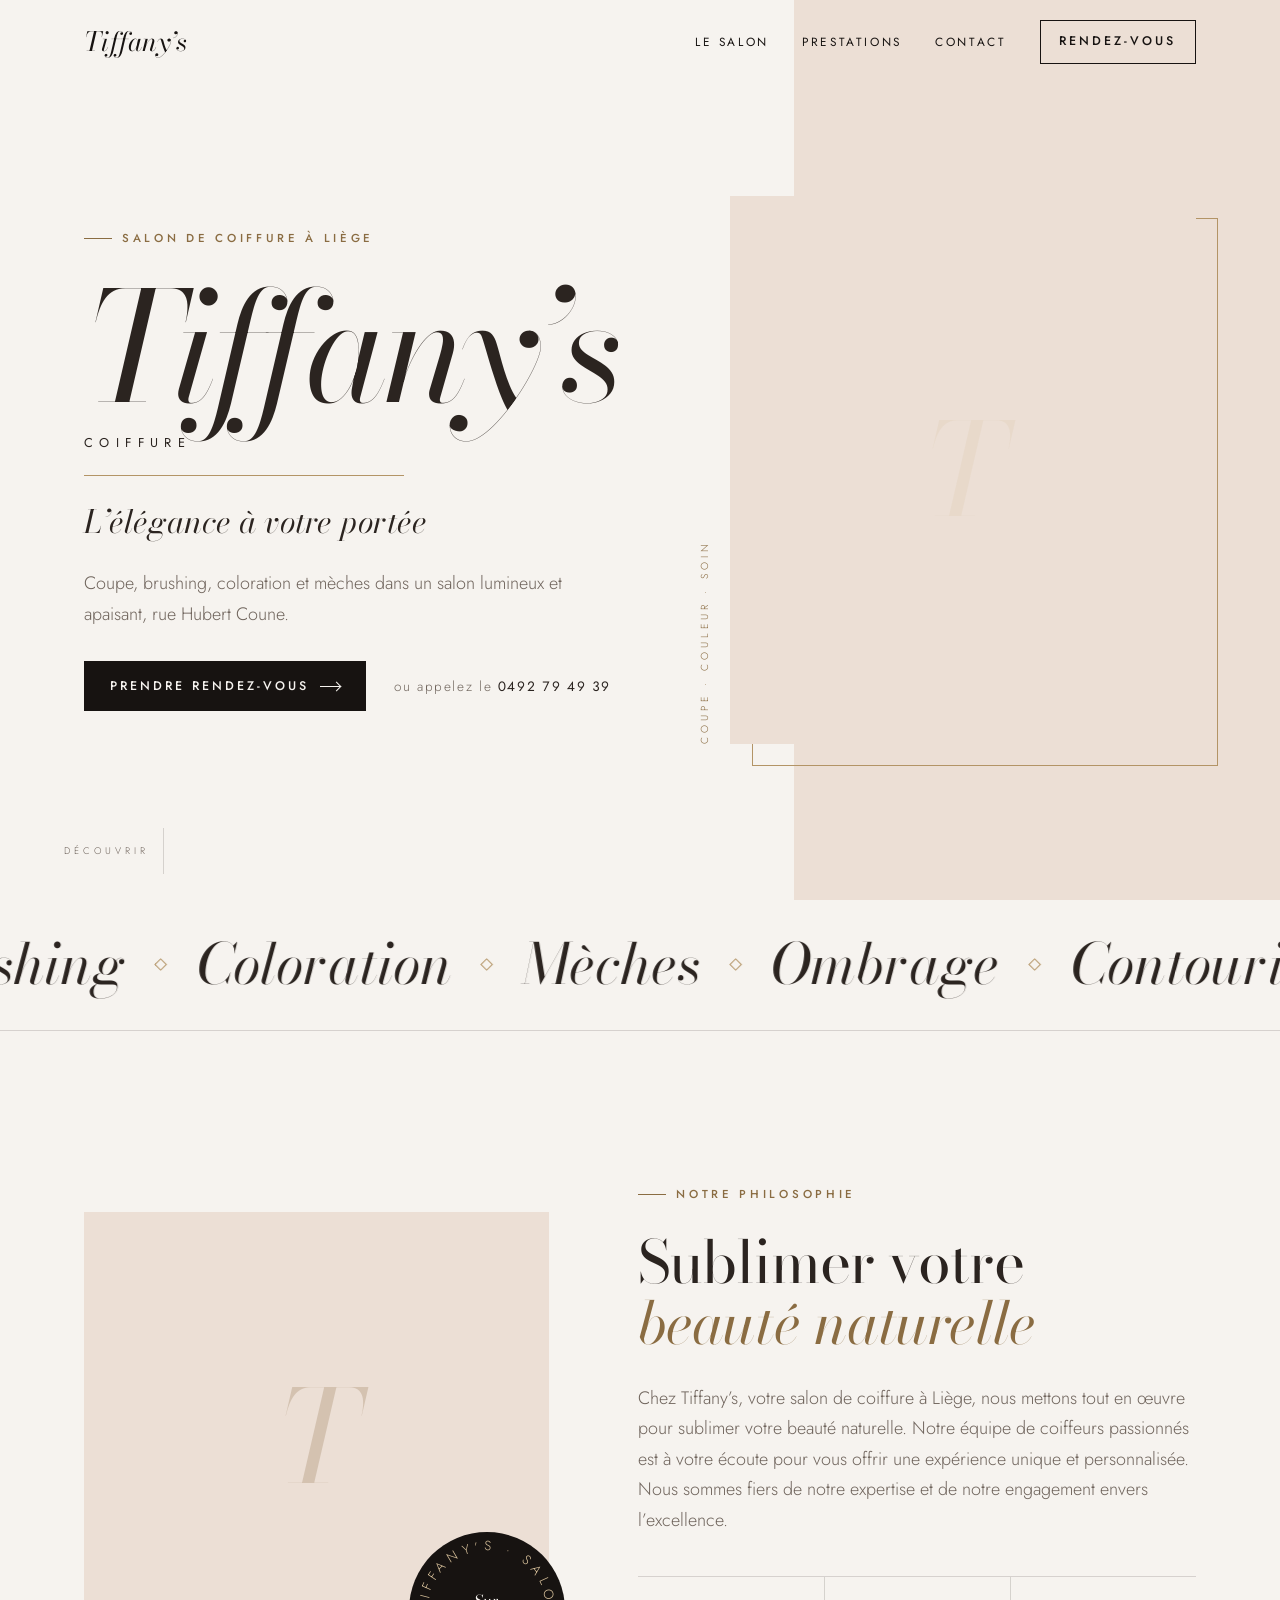
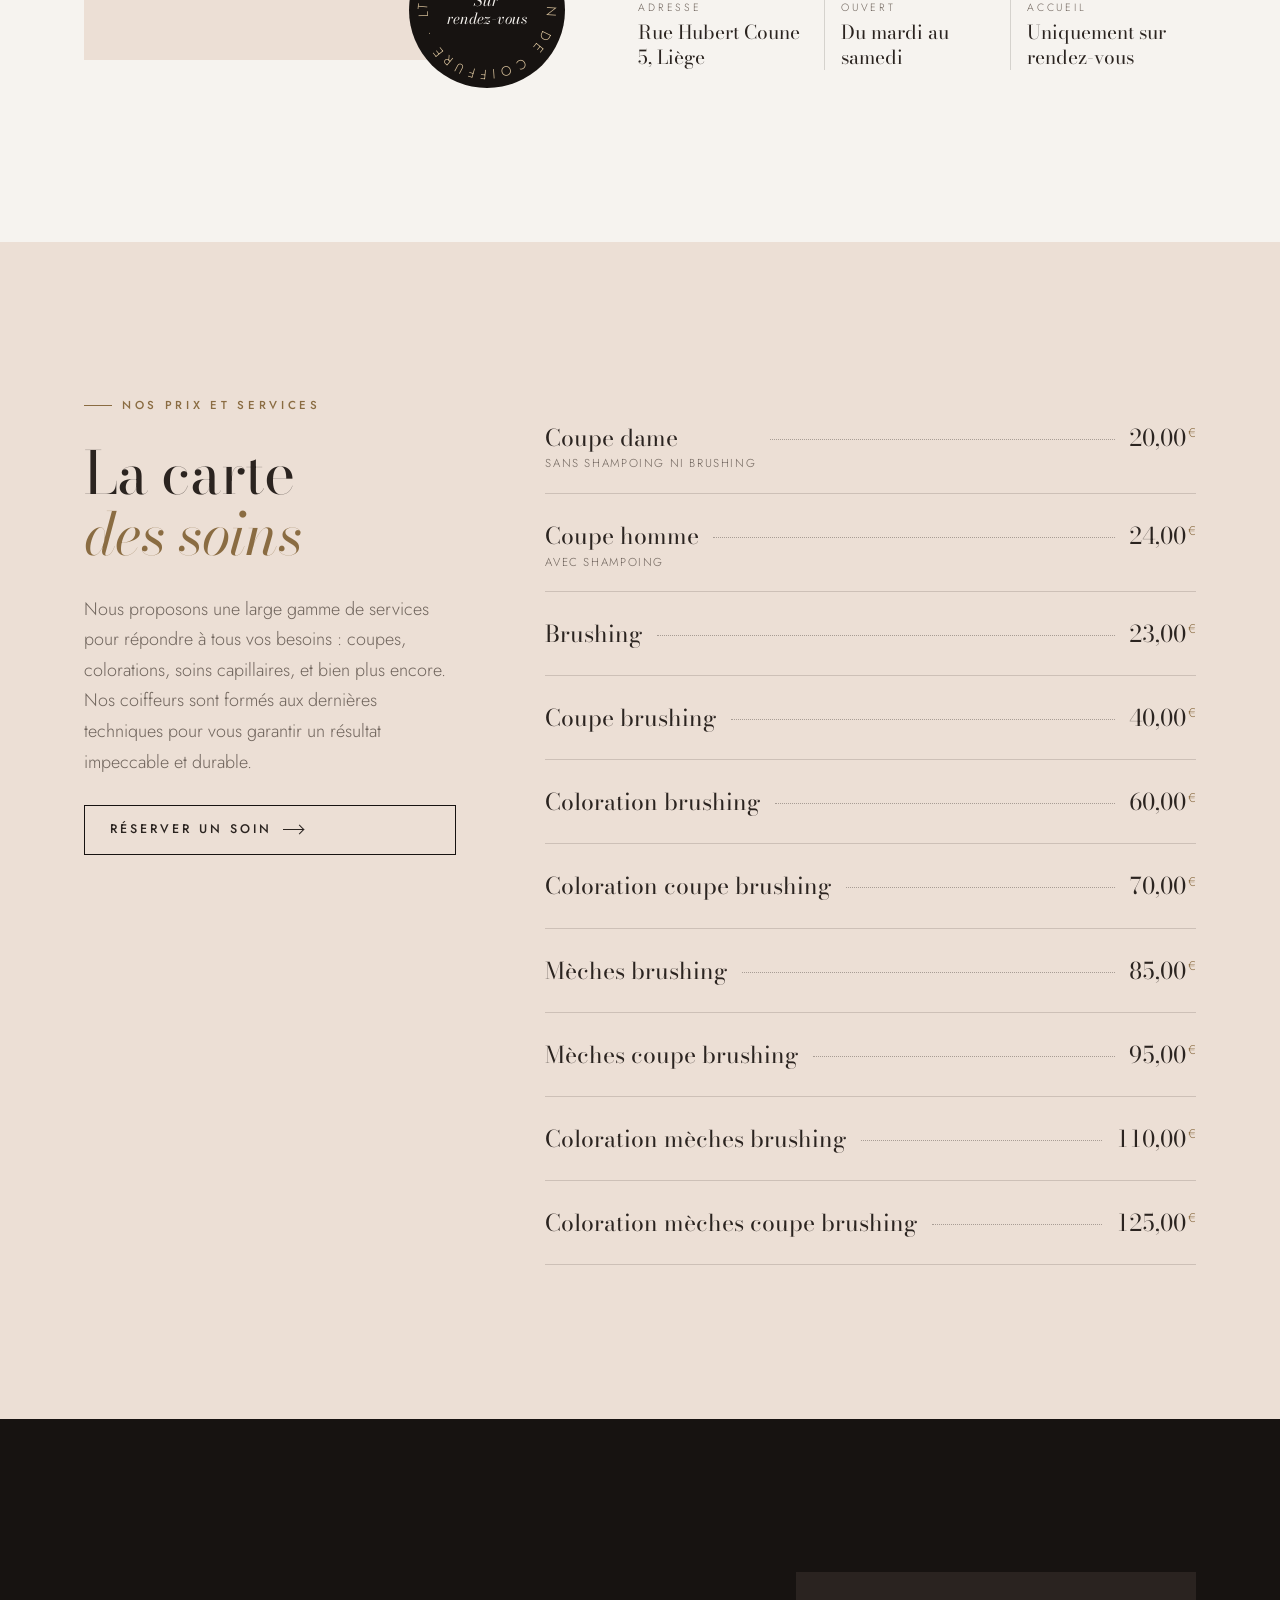
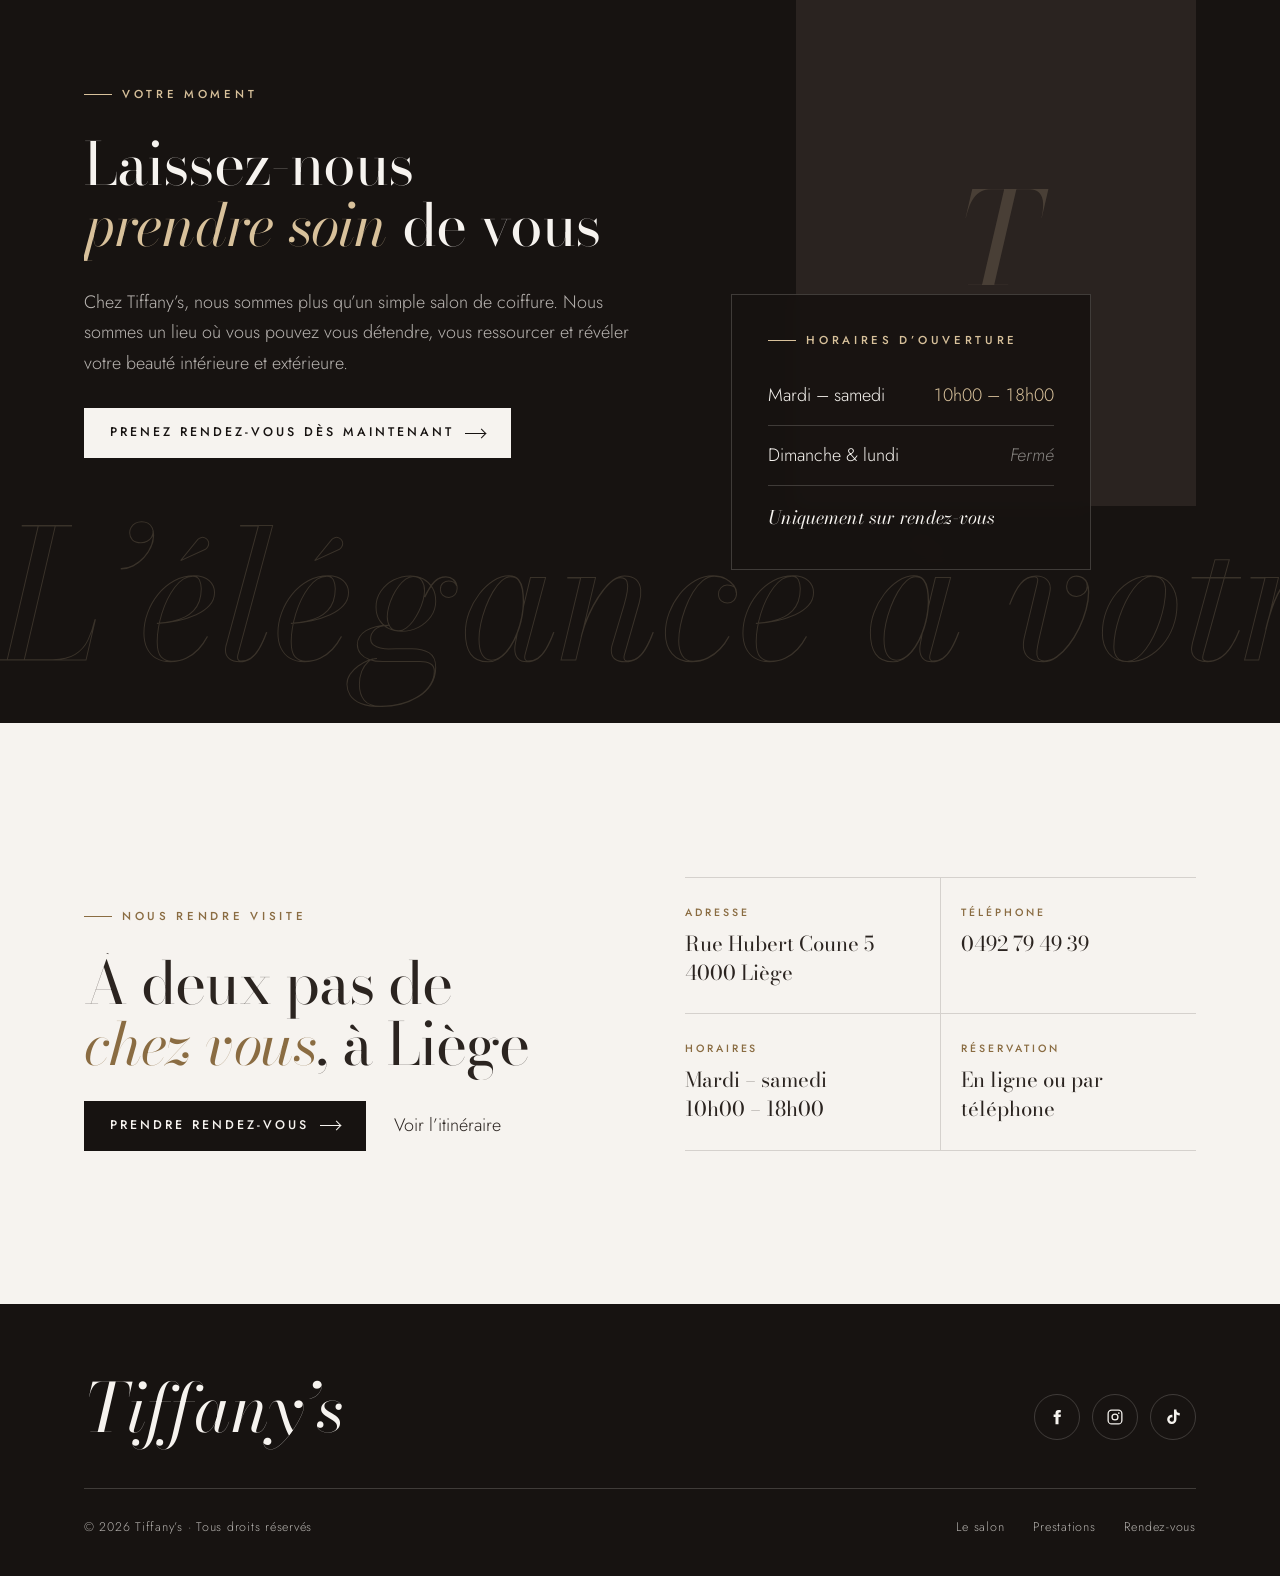
==== commit 04446ceb: "Tiffany's Coiffure : suppression de la section avis" ====
--- a/index.html
+++ b/index.html
@@ -26,7 +26,6 @@
       <nav class="nav" aria-label="Navigation principale">
         <a href="#salon">Le salon</a>
         <a href="#prestations">Prestations</a>
-        <a href="#avis">Avis</a>
         <a href="#visite">Contact</a>
         <a class="btn" href="prendre-rendez-vous.html">Rendez-vous</a>
       </nav>
@@ -38,7 +37,6 @@
     <ul>
       <li><a href="#salon">Le salon</a></li>
       <li><a href="#prestations">Prestations</a></li>
-      <li><a href="#avis">Avis</a></li>
       <li><a href="#visite">Contact</a></li>
       <li><a href="prendre-rendez-vous.html"><em>Rendez-vous</em></a></li>
     </ul>
@@ -162,36 +160,6 @@
       <div class="soin__geant" aria-hidden="true" id="geant">L’élégance à votre portée · L’élégance à votre portée</div>
     </section>
 
-    <!-- Avis -->
-    <section class="section section--poudre" id="avis">
-      <div class="wrap">
-        <div class="avis__tete">
-          <p class="eyebrow" data-reveal="fade">Ils nous font confiance</p>
-          <h2 class="titre" data-reveal="titre"><span class="ligne"><span>Ce que nos clients</span></span><span class="ligne"><span><em>pensent de nous</em></span></span></h2>
-        </div>
-        <div class="avis__grille" id="avis-grille">
-          <figure class="avis__carte">
-            <span class="avis__guillemet" aria-hidden="true">“</span>
-            <span class="etoiles" aria-label="5 étoiles sur 5">★★★★★</span>
-            <blockquote>Un salon chaleureux et accueillant, avec une équipe de coiffeurs talentueux et à l’écoute. Je recommande vivement Tiffany’s !</blockquote>
-            <figcaption>Sophie Martin</figcaption>
-          </figure>
-          <figure class="avis__carte">
-            <span class="avis__guillemet" aria-hidden="true">“</span>
-            <span class="etoiles" aria-label="5 étoiles sur 5">★★★★★</span>
-            <blockquote>J’ai enfin trouvé le salon de coiffure idéal ! Les coiffeurs sont très professionnels et les produits utilisés sont de grande qualité.</blockquote>
-            <figcaption>Julie Dubois</figcaption>
-          </figure>
-          <figure class="avis__carte">
-            <span class="avis__guillemet" aria-hidden="true">“</span>
-            <span class="etoiles" aria-label="5 étoiles sur 5">★★★★★</span>
-            <blockquote>Je suis toujours ravie du résultat lorsque je sors de chez Tiffany’s. Mes cheveux sont magnifiques et en pleine santé !</blockquote>
-            <figcaption>Laura Dupont</figcaption>
-          </figure>
-        </div>
-      </div>
-    </section>
-
     <!-- Visite -->
     <section class="section" id="visite">
       <div class="wrap visite">
--- a/assets/style.css
+++ b/assets/style.css
@@ -454,24 +454,6 @@
 .horaires dd { margin: 0; font-variant-numeric: tabular-nums; color: var(--champagne-clair); text-align: right; }
 .horaires .ferme dd { color: rgba(246, 243, 239, 0.5); font-style: italic; }
 .mention { font-family: var(--f-display); font-style: italic; font-size: 1.15rem; color: var(--porcelaine); margin: 0; }
-
-/* Avis */
-.avis__tete { display: grid; gap: 22px; justify-items: center; text-align: center; margin-bottom: clamp(48px, 7vw, 88px); }
-.avis__tete .eyebrow::after { content: ""; width: 2.4em; height: 1px; background: currentColor; }
-.avis__grille { display: grid; grid-template-columns: repeat(3, minmax(0, 1fr)); gap: clamp(20px, 3vw, 40px); }
-.avis__carte {
-  margin: 0;
-  background: var(--porcelaine);
-  padding: clamp(32px, 4vw, 48px) clamp(24px, 3vw, 40px);
-  display: grid; gap: 22px; align-content: start;
-  transition: transform 0.7s var(--ease), box-shadow 0.7s var(--ease);
-}
-.avis__carte:hover { transform: translateY(-8px); box-shadow: 0 30px 60px -30px rgba(43, 36, 32, 0.35); }
-.avis__guillemet { font-family: var(--f-display); font-size: 4.6rem; line-height: 0.5; color: var(--champagne); height: 0.5em; margin-top: 0.3em; }
-.avis__carte blockquote { margin: 0; font-family: var(--f-display); font-size: clamp(1.1rem, 1.5vw, 1.3rem); line-height: 1.5; }
-.avis__carte figcaption { font-size: 0.72rem; letter-spacing: 0.26em; text-transform: uppercase; color: var(--taupe); display: flex; align-items: center; gap: 12px; }
-.avis__carte figcaption::before { content: ""; width: 24px; height: 1px; background: var(--champagne); }
-.etoiles { color: var(--champagne); letter-spacing: 0.3em; font-size: 0.8rem; }
 
 /* Visite */
 .visite { display: grid; grid-template-columns: minmax(0, 1fr) minmax(0, 1fr); gap: clamp(40px, 7vw, 120px); align-items: end; }
@@ -583,7 +565,6 @@
   .heros::before { width: 100%; top: auto; height: 34%; }
   .heros__legende { display: none; }
   .tarifs__intro, .rdv-aside { position: static; }
-  .avis__grille { grid-template-columns: minmax(0, 1fr); }
   .philo__visuel { margin-right: 24px; }
   .defiler { display: none; }
 }
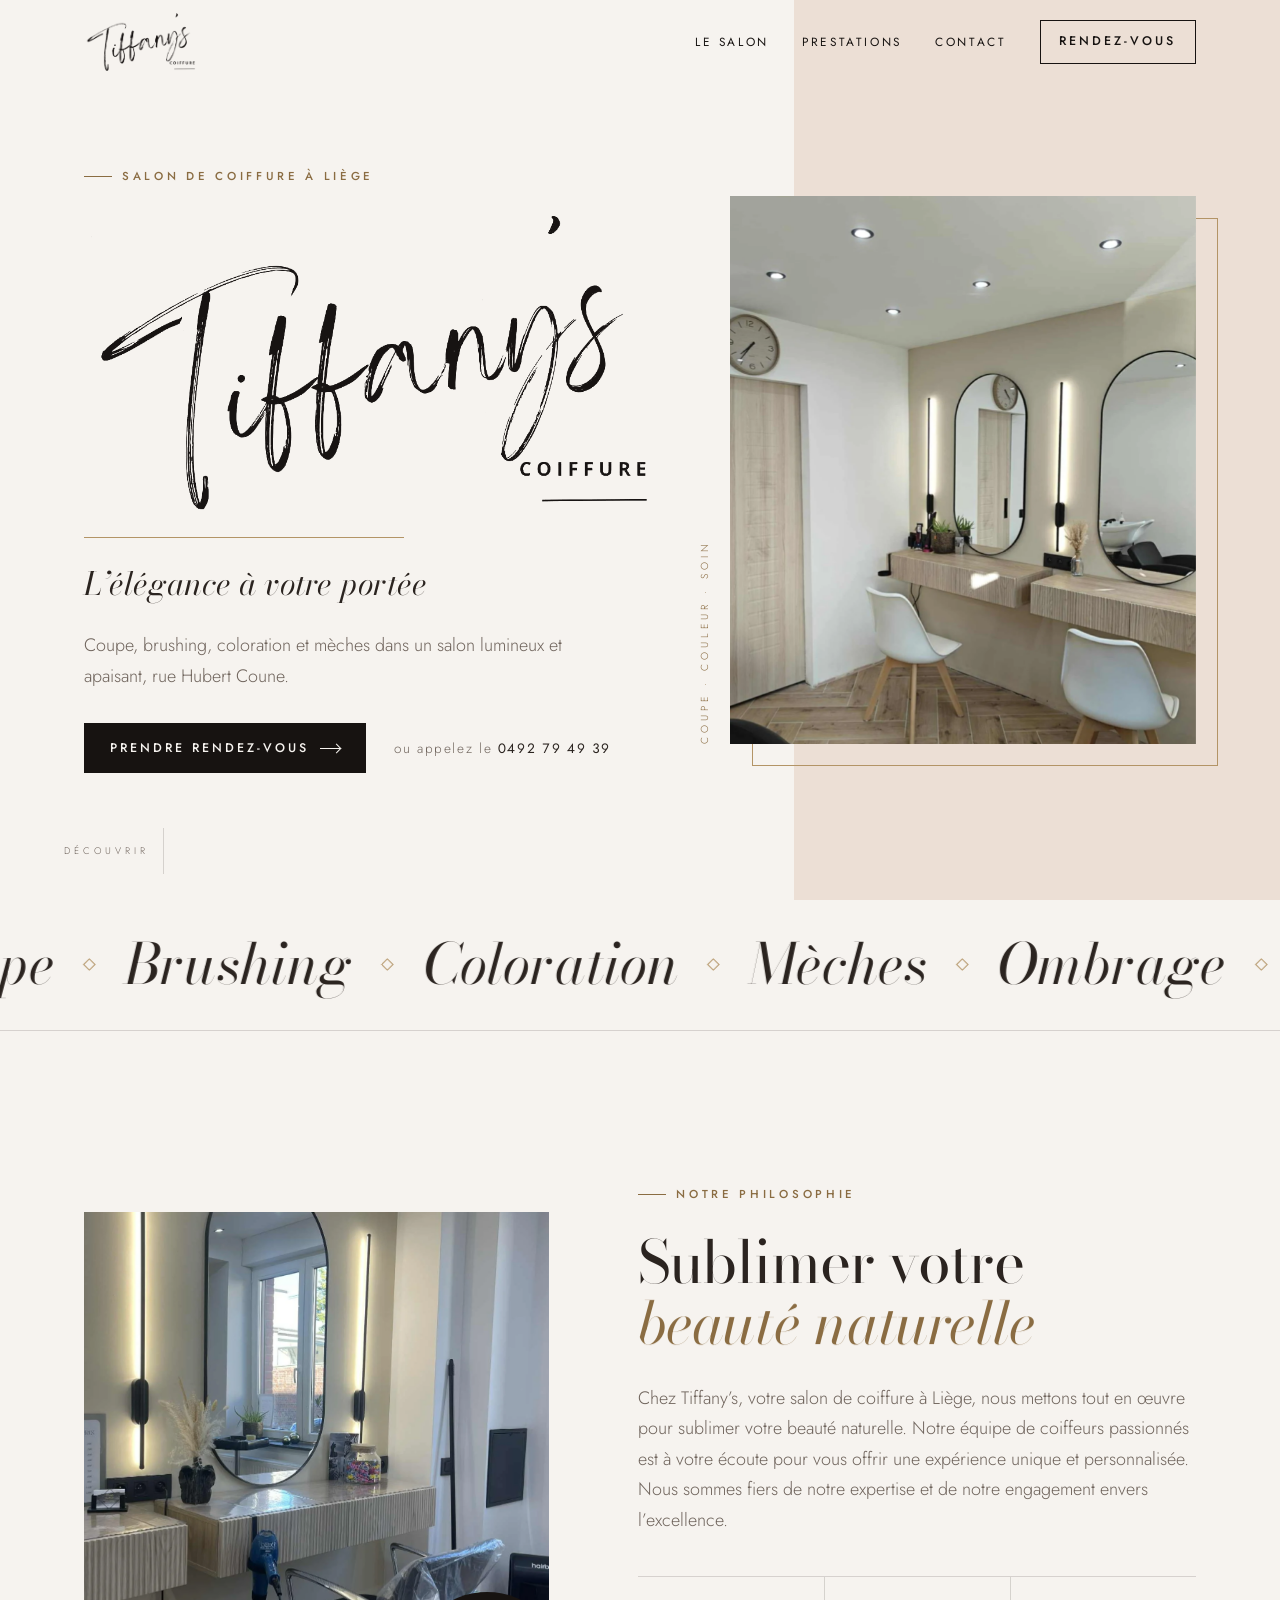
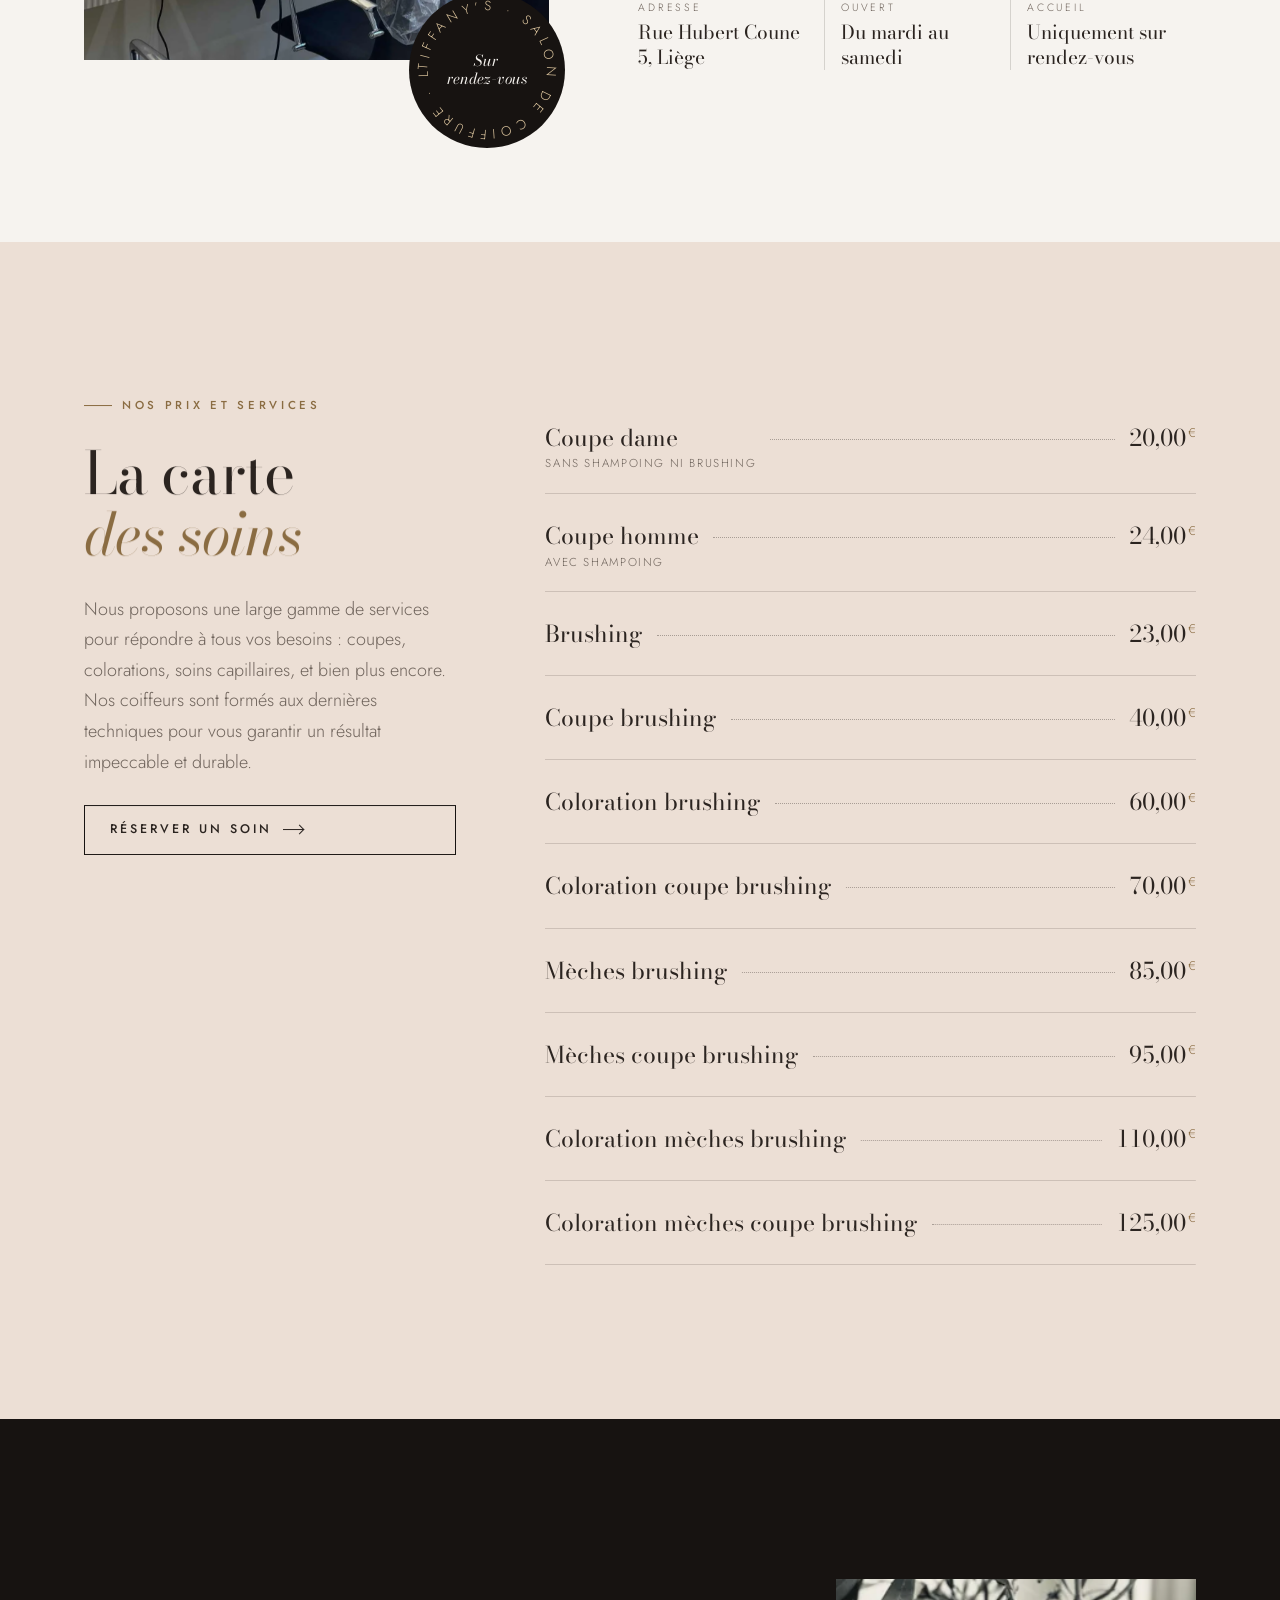
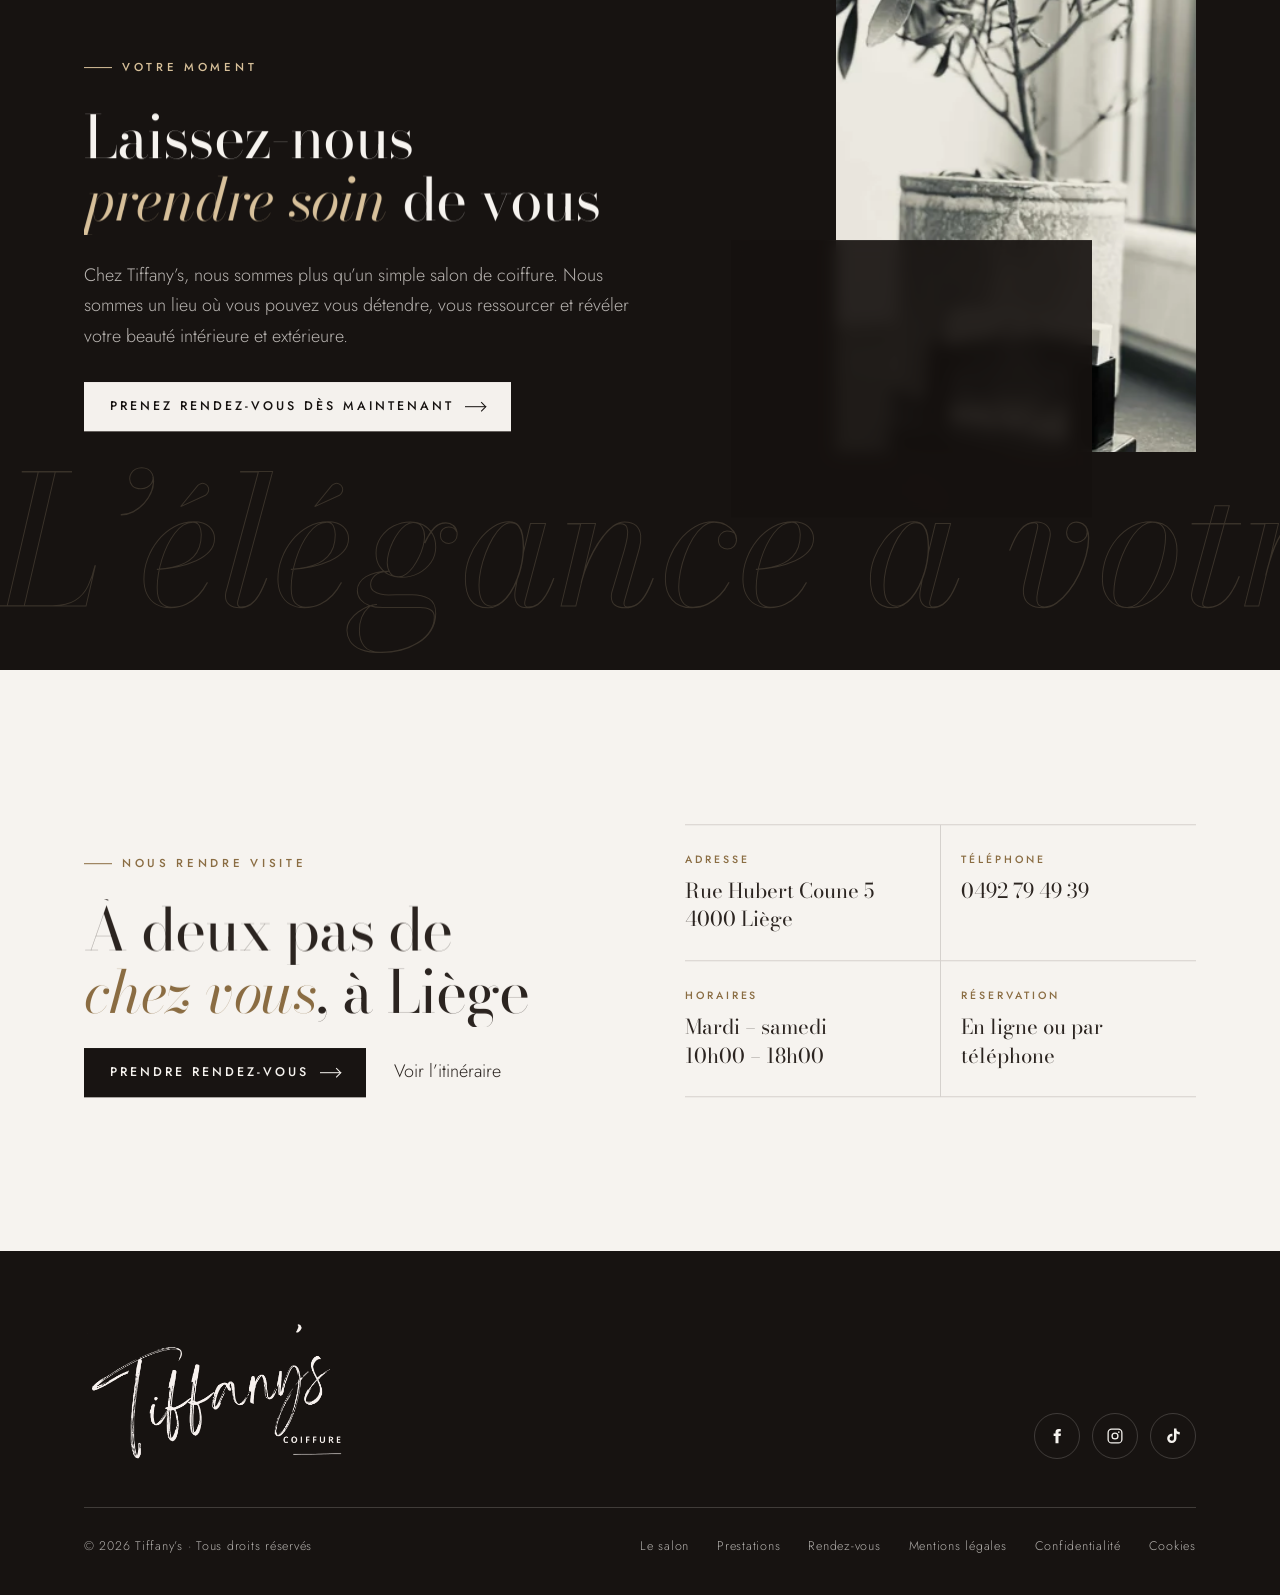
==== commit 4e2b8aac: "Tiffany's Coiffure : photos et logo du salon, polices hébergées, mentions légales - photos, logo tra" ====
--- a/index.html
+++ b/index.html
@@ -7,11 +7,9 @@
   <meta name="description" content="Tiffany’s, votre salon de coiffure à Liège. Coupe, brushing, coloration, mèches : une équipe passionnée pour sublimer votre beauté naturelle. Sur rendez-vous, du mardi au samedi.">
   <meta property="og:title" content="Tiffany’s · Salon de coiffure à Liège">
   <meta property="og:description" content="L’élégance à votre portée. Prenez rendez-vous en ligne, du mardi au samedi.">
-  <meta property="og:image" content="https://primary.jwwb.nl/public/u/k/w/temp-uzwuunomeykdaiuxdulz/att-ifkdagfy1qe2zsrhicnqqp_ppizg3jwmcrwyenzlbd0-high-chta3h.jpg?enable-io=true&enable=upscale&fit=bounds&width=1200">
-  <link rel="icon" href="https://primary.jwwb.nl/public/u/k/w/temp-uzwuunomeykdaiuxdulz/favicon.png?bust=1768055114">
-  <link rel="preconnect" href="https://fonts.googleapis.com">
-  <link rel="preconnect" href="https://fonts.gstatic.com" crossorigin>
-  <link rel="stylesheet" href="https://fonts.googleapis.com/css2?family=Bodoni+Moda:ital,opsz,wght@0,6..96,400..600;1,6..96,400..600&family=Jost:wght@300;400;500&display=swap">
+  <meta property="og:image" content="https://www.tiffany-s.be/assets/images/partage.jpg">
+  <link rel="icon" href="assets/images/favicon.svg" type="image/svg+xml">
+  <link rel="apple-touch-icon" href="assets/images/apple-touch-icon.png">
   <link rel="stylesheet" href="assets/style.css">
   <script type="application/ld+json">
   {"@context":"https://schema.org","@type":"HairSalon","name":"Tiffany’s","url":"https://www.tiffany-s.be/","telephone":"+32492794939","address":{"@type":"PostalAddress","streetAddress":"Rue Hubert Coune 5","postalCode":"4000","addressLocality":"Liège","addressCountry":"BE"},"geo":{"@type":"GeoCoordinates","latitude":50.6466349,"longitude":5.5421235},"openingHours":"Tu-Sa 10:00-18:00"}
@@ -22,7 +20,7 @@
 
   <header class="entete" id="entete">
     <div class="wrap entete__inner">
-      <a class="marque" href="index.html" aria-label="Tiffany’s Coiffure, accueil"><span class="logo"><img src="https://primary.jwwb.nl/public/u/k/w/temp-uzwuunomeykdaiuxdulz/att-ukmgpynhl51-nqavngic1awuhq2sboq8v69ogcxg1wi-high.jpg?enable-io=true&amp;crop=2.0366%3A1&amp;width=532" srcset="https://primary.jwwb.nl/public/u/k/w/temp-uzwuunomeykdaiuxdulz/att-ukmgpynhl51-nqavngic1awuhq2sboq8v69ogcxg1wi-high.jpg?enable-io=true&amp;crop=2.0366%3A1&amp;width=532 532w, https://primary.jwwb.nl/public/u/k/w/temp-uzwuunomeykdaiuxdulz/att-ukmgpynhl51-nqavngic1awuhq2sboq8v69ogcxg1wi-high.jpg?enable-io=true&amp;crop=2.0366%3A1&amp;width=816 816w, https://primary.jwwb.nl/public/u/k/w/temp-uzwuunomeykdaiuxdulz/att-ukmgpynhl51-nqavngic1awuhq2sboq8v69ogcxg1wi-high.jpg?enable-io=true&amp;crop=2.0366%3A1&amp;width=1252 1252w" sizes="128px" alt="Tiffany’s Coiffure" width="1050" height="515" onerror="this.parentNode.classList.add('sans-image')"><span class="logo__repli">Tiffany’s</span></span></a>
+      <a class="marque" href="index.html" aria-label="Tiffany’s Coiffure, accueil"><img class="logo" src="assets/images/logo.webp" alt="Tiffany’s Coiffure" width="982" height="515"></a>
       <nav class="nav" aria-label="Navigation principale">
         <a href="#salon">Le salon</a>
         <a href="#prestations">Prestations</a>
@@ -52,7 +50,7 @@
       <div class="wrap heros__grille">
         <div class="heros__texte">
           <p class="eyebrow" data-intro>Salon de coiffure à Liège</p>
-          <h1 class="heros__nom" id="heros-nom"><span class="logo"><img src="https://primary.jwwb.nl/public/u/k/w/temp-uzwuunomeykdaiuxdulz/att-ukmgpynhl51-nqavngic1awuhq2sboq8v69ogcxg1wi-high.jpg?enable-io=true&amp;crop=2.0366%3A1&amp;width=1252" srcset="https://primary.jwwb.nl/public/u/k/w/temp-uzwuunomeykdaiuxdulz/att-ukmgpynhl51-nqavngic1awuhq2sboq8v69ogcxg1wi-high.jpg?enable-io=true&amp;crop=2.0366%3A1&amp;width=532 532w, https://primary.jwwb.nl/public/u/k/w/temp-uzwuunomeykdaiuxdulz/att-ukmgpynhl51-nqavngic1awuhq2sboq8v69ogcxg1wi-high.jpg?enable-io=true&amp;crop=2.0366%3A1&amp;width=816 816w, https://primary.jwwb.nl/public/u/k/w/temp-uzwuunomeykdaiuxdulz/att-ukmgpynhl51-nqavngic1awuhq2sboq8v69ogcxg1wi-high.jpg?enable-io=true&amp;crop=2.0366%3A1&amp;width=1252 1252w" sizes="(max-width: 960px) 92vw, 640px" alt="Tiffany’s Coiffure" width="1050" height="515" onerror="this.parentNode.classList.add('sans-image')"><span class="logo__repli">Tiffany’s<small>Coiffure</small></span></span></h1>
+          <h1 class="heros__nom" id="heros-nom"><img class="logo" fetchpriority="high" src="assets/images/logo.webp" alt="Tiffany’s Coiffure" width="982" height="515"></h1>
           <div class="heros__filet" data-intro-filet></div>
           <p class="heros__devise" data-intro>L’élégance à votre portée</p>
           <p class="heros__intro" data-intro>Coupe, brushing, coloration et mèches dans un salon lumineux et apaisant, rue Hubert Coune.</p>
@@ -63,9 +61,7 @@
         </div>
         <div class="heros__visuel">
           <div class="heros__cadre cadre-img" id="heros-cadre">
-            <img src="https://primary.jwwb.nl/public/u/k/w/temp-uzwuunomeykdaiuxdulz/att-ifkdagfy1qe2zsrhicnqqp_ppizg3jwmcrwyenzlbd0-high.jpg?enable-io=true&amp;crop=0.8518%3A1&amp;width=816"
-                 srcset="https://primary.jwwb.nl/public/u/k/w/temp-uzwuunomeykdaiuxdulz/att-ifkdagfy1qe2zsrhicnqqp_ppizg3jwmcrwyenzlbd0-high.jpg?enable-io=true&amp;crop=0.8518%3A1&amp;width=532 532w, https://primary.jwwb.nl/public/u/k/w/temp-uzwuunomeykdaiuxdulz/att-ifkdagfy1qe2zsrhicnqqp_ppizg3jwmcrwyenzlbd0-high.jpg?enable-io=true&amp;crop=0.8518%3A1&amp;width=816 816w, https://primary.jwwb.nl/public/u/k/w/temp-uzwuunomeykdaiuxdulz/att-ifkdagfy1qe2zsrhicnqqp_ppizg3jwmcrwyenzlbd0-high.jpg?enable-io=true&amp;crop=0.8518%3A1&amp;width=1252 1252w"
-                 sizes="(max-width: 960px) 82vw, 460px" alt="Le salon Tiffany’s : miroirs ovales lumineux, parquet en chevrons et chaises blanches" width="800" height="939" fetchpriority="high" onerror="this.classList.add('manquante')">
+            <img src="assets/images/salon.webp" alt="Le salon Tiffany’s : miroirs ovales lumineux, parquet en chevrons et chaises blanches" width="1536" height="1803" fetchpriority="high">
           </div>
           <span class="heros__legende">Coupe · Couleur · Soin</span>
         </div>
@@ -86,9 +82,7 @@
       <div class="wrap philo">
         <div class="philo__visuel">
           <div class="philo__cadre cadre-img" data-reveal="image">
-            <img data-parallax src="https://primary.jwwb.nl/public/u/k/w/temp-uzwuunomeykdaiuxdulz/att-earkmzb2mgixfd5j2ck6gm__zhzhycovau_cgvz7lky-high.jpg?enable-io=true&amp;crop=1.0372%3A1&amp;width=816"
-                 srcset="https://primary.jwwb.nl/public/u/k/w/temp-uzwuunomeykdaiuxdulz/att-earkmzb2mgixfd5j2ck6gm__zhzhycovau_cgvz7lky-high.jpg?enable-io=true&amp;crop=1.0372%3A1&amp;width=532 532w, https://primary.jwwb.nl/public/u/k/w/temp-uzwuunomeykdaiuxdulz/att-earkmzb2mgixfd5j2ck6gm__zhzhycovau_cgvz7lky-high.jpg?enable-io=true&amp;crop=1.0372%3A1&amp;width=816 816w, https://primary.jwwb.nl/public/u/k/w/temp-uzwuunomeykdaiuxdulz/att-earkmzb2mgixfd5j2ck6gm__zhzhycovau_cgvz7lky-high.jpg?enable-io=true&amp;crop=1.0372%3A1&amp;width=1252 1252w"
-                 sizes="(max-width: 960px) 92vw, 520px" alt="Un poste de coiffage du salon, miroir ovale et éclairage doux" width="800" height="771" loading="lazy" onerror="this.classList.add('manquante')">
+            <img data-parallax src="assets/images/poste.webp" alt="Un poste de coiffage du salon, miroir ovale et éclairage doux" width="1536" height="1481" loading="lazy">
           </div>
           <div class="philo__pastille" aria-hidden="true">
             <svg viewBox="0 0 100 100"><defs><path id="cercle" d="M50,50 m-38,0 a38,38 0 1,1 76,0 a38,38 0 1,1 -76,0"></path></defs><text><textPath href="#cercle">Tiffany’s · Salon de coiffure · Liège ·</textPath></text></svg>
@@ -145,7 +139,7 @@
         </div>
         <div class="soin__visuel">
           <div class="soin__cadre cadre-img" data-reveal="image">
-            <img data-parallax src="https://primary.jwwb.nl/public/u/k/w/temp-uzwuunomeykdaiuxdulz/att-ily_wlvpjnr1eg5wxgdslwfnaifephzlsf6o0nd1rcq-high-8sqr1w.jpg?enable-io=true&amp;width=816" srcset="https://primary.jwwb.nl/public/u/k/w/temp-uzwuunomeykdaiuxdulz/att-ily_wlvpjnr1eg5wxgdslwfnaifephzlsf6o0nd1rcq-high-8sqr1w.jpg?enable-io=true&amp;width=532 532w, https://primary.jwwb.nl/public/u/k/w/temp-uzwuunomeykdaiuxdulz/att-ily_wlvpjnr1eg5wxgdslwfnaifephzlsf6o0nd1rcq-high-8sqr1w.jpg?enable-io=true&amp;width=816 816w, https://primary.jwwb.nl/public/u/k/w/temp-uzwuunomeykdaiuxdulz/att-ily_wlvpjnr1eg5wxgdslwfnaifephzlsf6o0nd1rcq-high-8sqr1w.jpg?enable-io=true&amp;width=1252 1252w" sizes="(max-width: 960px) 92vw, 400px" alt="La carte de visite du salon : Tiffany’s Coiffure, uniquement sur rendez-vous" width="800" height="1066" loading="lazy" onerror="this.classList.add('manquante')">
+            <img data-parallax src="assets/images/carte.webp" alt="La carte de visite du salon : Tiffany’s Coiffure, uniquement sur rendez-vous" width="347" height="463" loading="lazy">
           </div>
           <div class="soin__horaires" data-reveal="fade">
             <p class="eyebrow">Horaires d’ouverture</p>
@@ -184,7 +178,7 @@
   <footer class="pied">
     <div class="wrap">
       <div class="pied__haut">
-        <a class="marque pied__logo" href="index.html" aria-label="Tiffany’s Coiffure, accueil"><span class="logo logo--clair"><img src="https://primary.jwwb.nl/public/u/k/w/temp-uzwuunomeykdaiuxdulz/att-ukmgpynhl51-nqavngic1awuhq2sboq8v69ogcxg1wi-high.jpg?enable-io=true&amp;crop=2.0366%3A1&amp;width=532" srcset="https://primary.jwwb.nl/public/u/k/w/temp-uzwuunomeykdaiuxdulz/att-ukmgpynhl51-nqavngic1awuhq2sboq8v69ogcxg1wi-high.jpg?enable-io=true&amp;crop=2.0366%3A1&amp;width=532 532w, https://primary.jwwb.nl/public/u/k/w/temp-uzwuunomeykdaiuxdulz/att-ukmgpynhl51-nqavngic1awuhq2sboq8v69ogcxg1wi-high.jpg?enable-io=true&amp;crop=2.0366%3A1&amp;width=816 816w, https://primary.jwwb.nl/public/u/k/w/temp-uzwuunomeykdaiuxdulz/att-ukmgpynhl51-nqavngic1awuhq2sboq8v69ogcxg1wi-high.jpg?enable-io=true&amp;crop=2.0366%3A1&amp;width=1252 1252w" sizes="240px" alt="Tiffany’s Coiffure" width="1050" height="515" onerror="this.parentNode.classList.add('sans-image')"><span class="logo__repli">Tiffany’s</span></span></a>
+        <a class="marque pied__logo" href="index.html" aria-label="Tiffany’s Coiffure, accueil"><img class="logo logo--clair" src="assets/images/logo-clair.webp" alt="Tiffany’s Coiffure" width="982" height="515"></a>
         <div class="reseaux">
           <a href="https://facebook.com/share/17w8PuqHGD/?mibextid=wwXIfr" target="_blank" rel="noopener" aria-label="Facebook"><svg viewBox="0 0 24 24" aria-hidden="true"><path d="M14 8.5V7c0-.7.3-1 1-1h2V2.5h-3c-3 0-4 1.8-4 4.4V8.5H7.5V12H10v9.5h4V12h2.8l.5-3.5H14z"/></svg></a>
           <a href="https://instagram.com/tiffanys_coiffure?igsh=MTR5dzNoaGJxcWM1OQ==" target="_blank" rel="noopener" aria-label="Instagram"><svg viewBox="0 0 24 24" aria-hidden="true"><path d="M12 7.2A4.8 4.8 0 1 0 12 16.8 4.8 4.8 0 0 0 12 7.2zm0 7.9a3.1 3.1 0 1 1 0-6.2 3.1 3.1 0 0 1 0 6.2zM17.1 5.8a1.1 1.1 0 1 0 0 2.2 1.1 1.1 0 0 0 0-2.2zM16.5 2h-9A5.5 5.5 0 0 0 2 7.5v9A5.5 5.5 0 0 0 7.5 22h9a5.5 5.5 0 0 0 5.5-5.5v-9A5.5 5.5 0 0 0 16.5 2zm3.8 14.5a3.8 3.8 0 0 1-3.8 3.8h-9a3.8 3.8 0 0 1-3.8-3.8v-9a3.8 3.8 0 0 1 3.8-3.8h9a3.8 3.8 0 0 1 3.8 3.8v9z"/></svg></a>
@@ -197,13 +191,16 @@
           <a class="lien" href="#salon">Le salon</a>
           <a class="lien" href="#prestations">Prestations</a>
           <a class="lien" href="prendre-rendez-vous.html">Rendez-vous</a>
+          <a class="lien" href="mentions-legales.html">Mentions légales</a>
+          <a class="lien" href="mentions-legales.html#confidentialite">Confidentialité</a>
+          <a class="lien" href="mentions-legales.html#cookies">Cookies</a>
         </nav>
       </div>
     </div>
   </footer>
 
-  <script src="https://cdnjs.cloudflare.com/ajax/libs/gsap/3.12.5/gsap.min.js"></script>
-  <script src="https://cdnjs.cloudflare.com/ajax/libs/gsap/3.12.5/ScrollTrigger.min.js"></script>
+  <script src="assets/js/gsap.min.js"></script>
+  <script src="assets/js/ScrollTrigger.min.js"></script>
   <script src="assets/main.js"></script>
 </body>
 </html>
--- a/assets/style.css
+++ b/assets/style.css
@@ -1,3 +1,10 @@
+/* Polices hébergées sur le site (aucune requête vers un service tiers) */
+@font-face { font-family: "Bodoni Moda"; font-style: normal; font-weight: 400 900; font-display: swap; src: url("fonts/bodoni-moda.woff2") format("woff2"); }
+@font-face { font-family: "Bodoni Moda"; font-style: italic; font-weight: 400 900; font-display: swap; src: url("fonts/bodoni-moda-italique.woff2") format("woff2"); }
+@font-face { font-family: "Jost"; font-style: normal; font-weight: 300; font-display: swap; src: url("fonts/jost-300.woff2") format("woff2"); }
+@font-face { font-family: "Jost"; font-style: normal; font-weight: 400; font-display: swap; src: url("fonts/jost-400.woff2") format("woff2"); }
+@font-face { font-family: "Jost"; font-style: normal; font-weight: 500; font-display: swap; src: url("fonts/jost-500.woff2") format("woff2"); }
+
 /* Mise en page : éditorial asymétrique, grandes respirations, sections alternant porcelaine / poudre / ébène.
    Un seul univers de couleurs (clair, chaud), assumé comme identité de marque. */
 :root {
@@ -148,7 +155,7 @@
   box-shadow: 0 1px 0 var(--filet);
 }
 .entete.est-plein .entete__inner { height: 68px; }
-.entete.est-plein .marque .logo { width: 112px; }
+.entete.est-plein .marque .logo { width: 96px; }
 .marque .logo { transition: width 0.5s var(--ease); }
 .entete.est-cache { transform: translateY(-100%); }
 .menu-ouvert .entete .marque { opacity: 0; pointer-events: none; }
@@ -164,9 +171,7 @@
   display: inline-flex;
   flex-direction: column;
 }
-.marque .logo { width: 128px; }
-.marque .logo__repli { font-size: 1.65rem; }
-.entete .logo img { transition: filter 0.5s var(--ease); }
+.marque .logo { width: 112px; }
 .marque small {
   font-family: var(--f-texte);
   font-size: 0.56rem;
@@ -303,20 +308,8 @@
 }
 @keyframes goutte { to { top: 100%; } }
 
-/* Logo manuscrit : le papier devient transparent grâce au contraste + fusion */
-.logo { position: relative; display: block; background: var(--porcelaine); }
-.logo--clair { background: var(--ebene); }
-.logo img {
-  width: 100%; height: auto;
-  filter: grayscale(1) contrast(1.9) brightness(1.18);
-  mix-blend-mode: multiply;
-}
-.logo--clair img { filter: grayscale(1) contrast(1.9) brightness(1.18) invert(1); mix-blend-mode: screen; }
-.logo__repli { display: none; font-family: var(--f-display); font-style: italic; font-weight: 400; line-height: 0.95; }
-.logo.sans-image img { display: none; }
-.logo.sans-image .logo__repli { display: block; }
-.heros__nom .logo__repli { font-size: clamp(4.2rem, 12vw, 9.5rem); letter-spacing: -0.03em; }
-.heros__nom .logo__repli small { display: block; font-family: var(--f-texte); font-style: normal; font-size: 0.8rem; letter-spacing: 0.5em; text-transform: uppercase; margin-top: 18px; }
+/* Logo manuscrit (fond transparent) */
+.logo { display: block; width: 100%; height: auto; }
 
 /* Image manquante : cadre élégant avec monogramme */
 .cadre-img { position: relative; background: var(--poudre); }
@@ -330,7 +323,6 @@
 }
 .heros__cadre::before { color: rgba(216, 193, 155, 0.18); }
 .cadre-img img { position: relative; }
-img.manquante { visibility: hidden; }
 
 /* ---------- Bandeau défilant ---------- */
 .bandeau {
@@ -444,7 +436,7 @@
 }
 .section--ebene { overflow: hidden; }
 .soin__visuel { position: relative; min-width: 0; padding-bottom: 64px; }
-.soin__cadre { aspect-ratio: 0.75; max-width: 100%; overflow: hidden; background: #2a2320; margin-left: auto; width: min(100%, 400px); }
+.soin__cadre { aspect-ratio: 0.75; max-width: 100%; overflow: hidden; background: #2a2320; margin-left: auto; width: min(100%, 360px); }
 .soin__cadre img { width: 100%; height: 118%; object-fit: cover; will-change: transform; }
 .soin__cadre.cadre-img::before { color: rgba(216, 193, 155, 0.18); }
 .soin__horaires { position: absolute; left: 0; bottom: 0; width: min(88%, 360px); border: 1px solid var(--filet-clair); padding: clamp(24px, 3vw, 36px); display: grid; gap: 16px; z-index: 1; background: rgba(23, 19, 17, 0.92); -webkit-backdrop-filter: blur(8px); backdrop-filter: blur(8px); }
@@ -473,10 +465,6 @@
 .pied { background: var(--ebene); color: rgba(246, 243, 239, 0.7); padding-block: 72px calc(36px + env(safe-area-inset-bottom, 0px)); font-size: 0.9rem; }
 .pied__haut { display: flex; flex-wrap: wrap; justify-content: space-between; align-items: flex-end; gap: 32px; padding-bottom: 48px; border-bottom: 1px solid var(--filet-clair); }
 .pied .marque { color: var(--porcelaine); font-size: clamp(2.6rem, 6vw, 4.2rem); }
-.pied .marque .logo { width: 128px; }
-.marque .logo__repli { font-size: 1.65rem; }
-.entete .logo img { transition: filter 0.5s var(--ease); }
-.marque small { color: var(--champagne-clair); opacity: 1; }
 .reseaux { display: flex; gap: 12px; }
 .reseaux a {
   width: 46px; height: 46px; border: 1px solid var(--filet-clair); border-radius: 50%;
@@ -583,5 +571,27 @@
   html { scroll-behavior: auto; }
   *, *::before, *::after { animation-duration: 0.01ms !important; animation-iteration-count: 1 !important; transition-duration: 0.01ms !important; }
 }
-.pied__logo .logo { width: clamp(180px, 22vw, 260px); }
-.pied__logo .logo__repli { font-size: clamp(2.6rem, 6vw, 4.2rem); color: var(--porcelaine); }
+.pied .pied__logo .logo { width: clamp(180px, 22vw, 260px); }
+.consentement { display: grid; gap: 6px; }
+.consentement label { display: flex; gap: 14px; align-items: flex-start; font-size: 0.92rem; color: var(--taupe); cursor: pointer; }
+.consentement input { appearance: none; -webkit-appearance: none; flex-shrink: 0; width: 20px; height: 20px; margin: 3px 0 0; border: 1px solid rgba(43, 36, 32, 0.4); border-radius: 0; background: transparent; display: grid; place-items: center; cursor: pointer; transition: background-color 0.3s var(--ease), border-color 0.3s var(--ease); }
+.consentement input::after { content: ""; width: 10px; height: 5px; border-left: 1.5px solid var(--porcelaine); border-bottom: 1.5px solid var(--porcelaine); transform: rotate(-45deg) translate(1px, -1px); opacity: 0; }
+.consentement input:checked { background: var(--ebene); border-color: var(--ebene); }
+.consentement input:checked::after { opacity: 1; }
+.consentement a { color: var(--encre); }
+
+/* ---------- Page mentions légales ---------- */
+.sommaire { display: flex; flex-wrap: wrap; gap: 10px 32px; font-size: 0.78rem; letter-spacing: 0.2em; text-transform: uppercase; }
+.sommaire a { text-decoration: none; }
+.legal { display: grid; gap: clamp(56px, 8vw, 96px); padding-bottom: clamp(80px, 12vw, 160px); max-width: 860px; margin-inline: 0; }
+.legal__bloc { display: grid; gap: 16px; scroll-margin-top: 110px; border-top: 1px solid var(--filet); padding-top: clamp(32px, 4vw, 48px); }
+.legal__bloc h2 { font-family: var(--f-display); font-weight: 400; font-size: clamp(1.9rem, 3.4vw, 2.6rem); line-height: 1.1; margin: 0 0 8px; }
+.legal__bloc h3 { font-family: var(--f-texte); font-size: 0.72rem; font-weight: 500; letter-spacing: 0.24em; text-transform: uppercase; color: var(--champagne-fonce); margin: 20px 0 0; }
+.legal__bloc p { margin: 0; max-width: 65ch; }
+.legal__fiche { margin: 0; display: grid; border-top: 1px solid var(--filet); }
+.legal__fiche div { display: grid; grid-template-columns: minmax(0, 220px) minmax(0, 1fr); gap: 8px 24px; padding-block: 14px; border-bottom: 1px solid var(--filet); }
+.legal__fiche dt { font-size: 0.85rem; color: var(--taupe); }
+.legal__fiche dd { margin: 0; }
+.legal__maj { font-size: 0.85rem; color: var(--taupe); }
+.a-completer { background: #f3d9a7; color: #5a3d0c; padding: 1px 6px; font-size: 0.9em; }
+@media (max-width: 560px) { .legal__fiche div { grid-template-columns: minmax(0, 1fr); } }
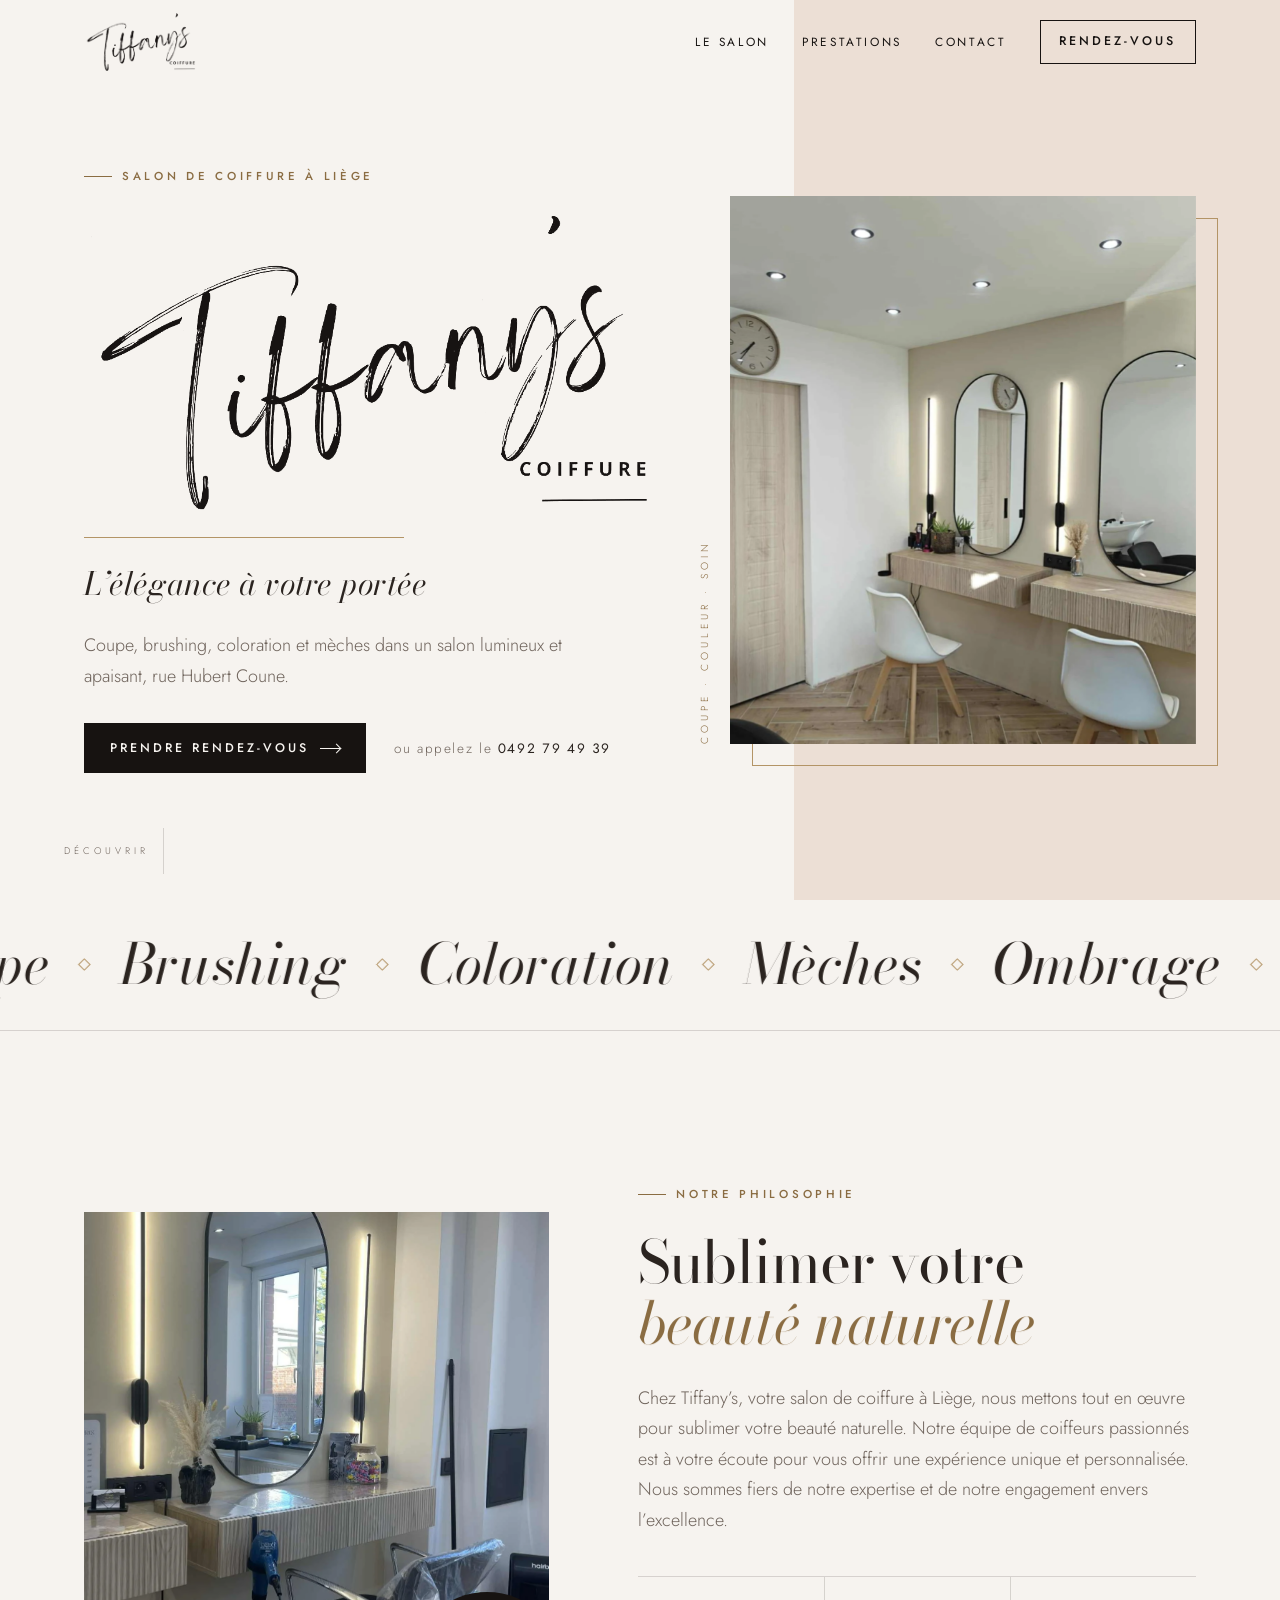
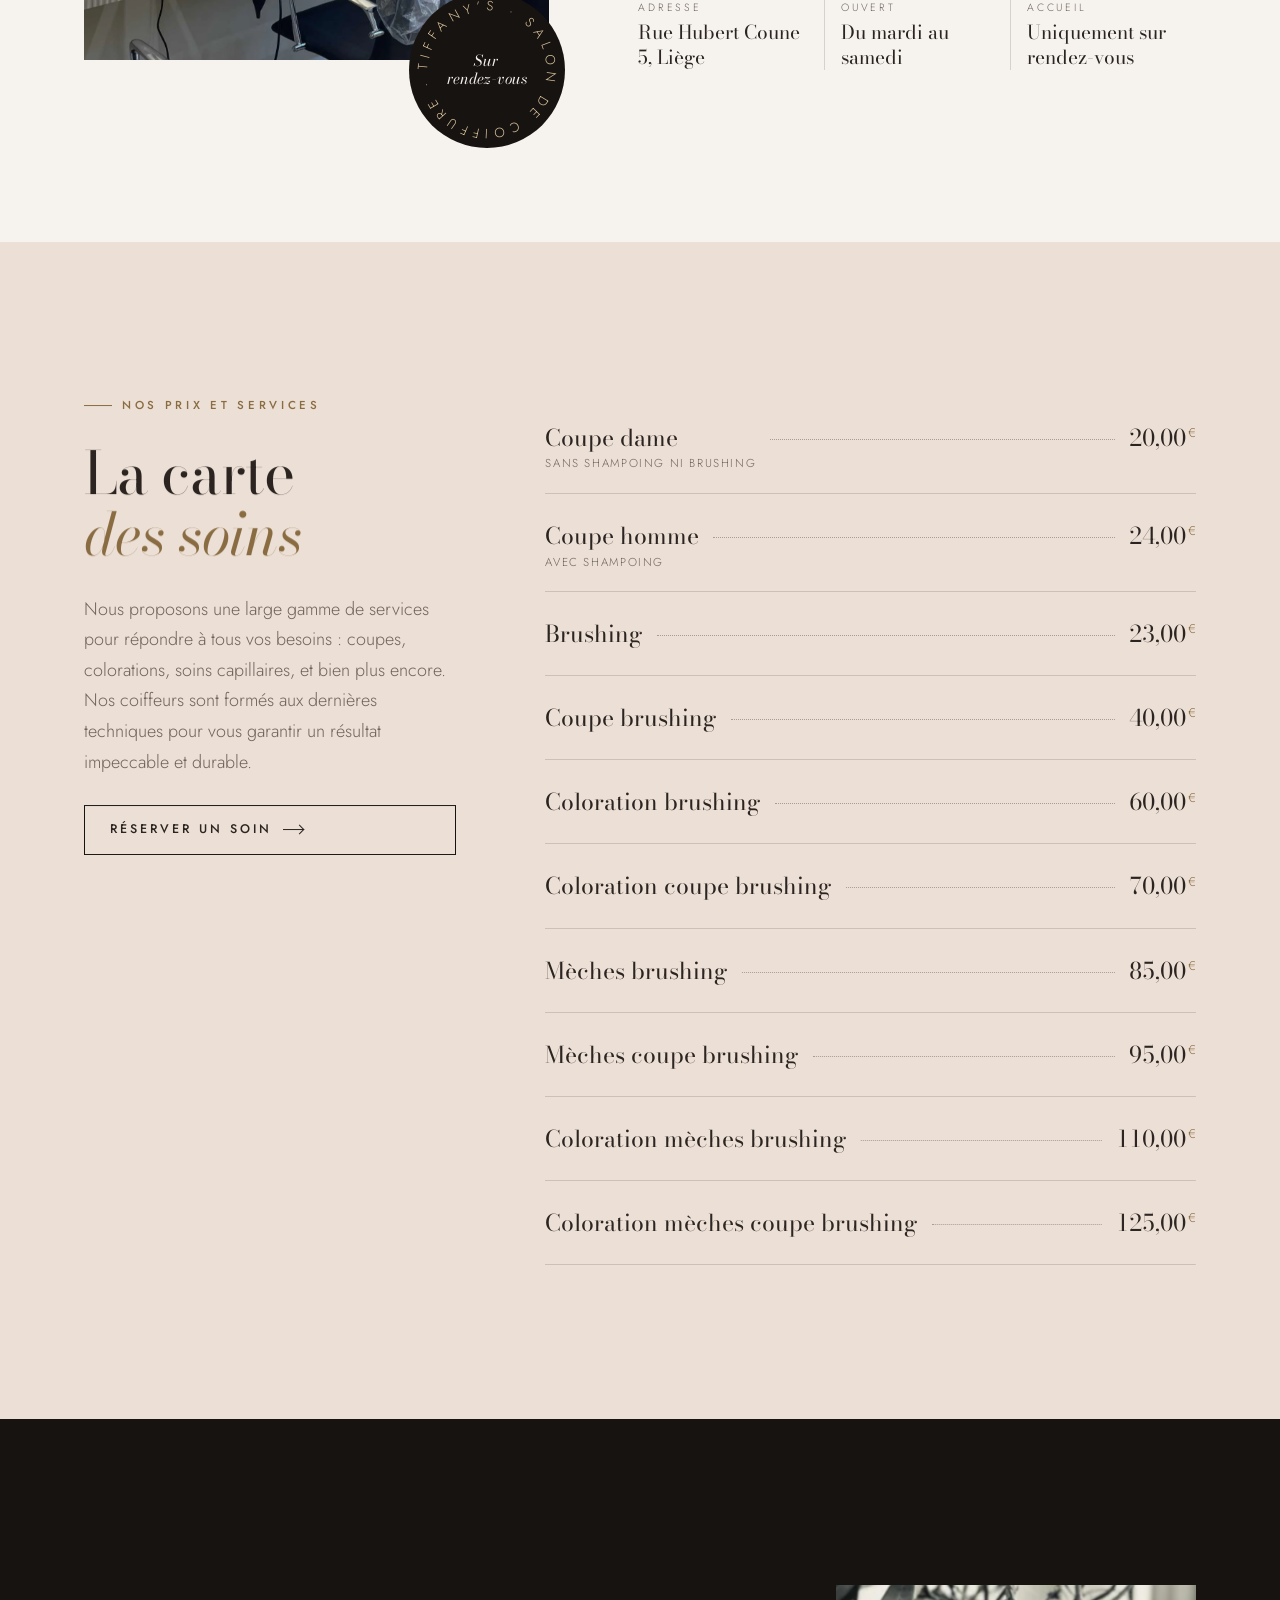
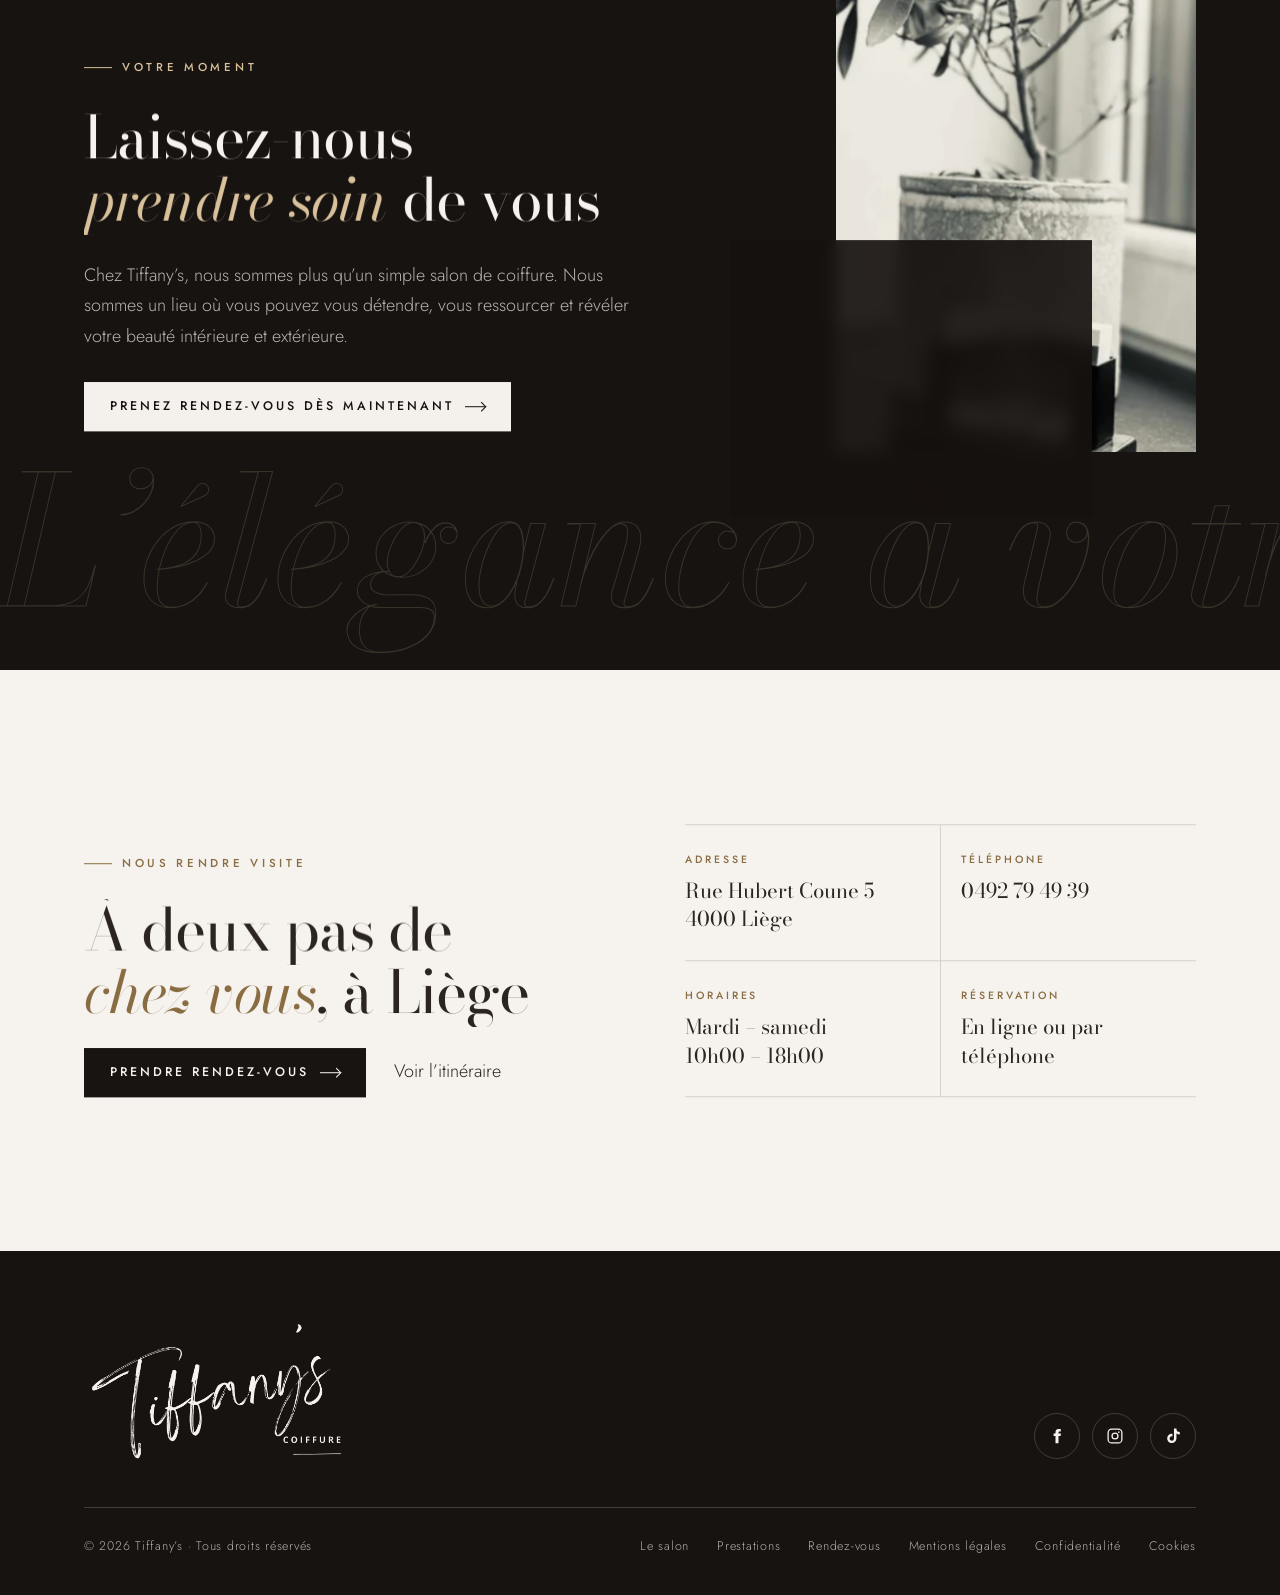
==== commit 598eeb5b: "Pastille : retrait de « Liège » qui chevauchait « Tiffany’s »" ====
--- a/index.html
+++ b/index.html
@@ -85,7 +85,7 @@
             <img data-parallax src="assets/images/poste.webp" alt="Un poste de coiffage du salon, miroir ovale et éclairage doux" width="1536" height="1481" loading="lazy">
           </div>
           <div class="philo__pastille" aria-hidden="true">
-            <svg viewBox="0 0 100 100"><defs><path id="cercle" d="M50,50 m-38,0 a38,38 0 1,1 76,0 a38,38 0 1,1 -76,0"></path></defs><text><textPath href="#cercle">Tiffany’s · Salon de coiffure · Liège ·</textPath></text></svg>
+            <svg viewBox="0 0 100 100"><defs><path id="cercle" d="M50,50 m-38,0 a38,38 0 1,1 76,0 a38,38 0 1,1 -76,0"></path></defs><text><textPath href="#cercle" textLength="234" lengthAdjust="spacing">Tiffany’s · Salon de coiffure ·</textPath></text></svg>
             <span>Sur<br>rendez-vous</span>
           </div>
         </div>
--- a/assets/style.css
+++ b/assets/style.css
@@ -531,8 +531,6 @@
 .confirmation .titre { font-size: clamp(2rem, 4vw, 3rem); }
 
 .rdv-aside { display: grid; gap: 32px; position: sticky; top: 110px; min-width: 0; }
-.rdv-aside__cadre { aspect-ratio: 1.0372; max-width: 100%; overflow: hidden; }
-.rdv-aside__cadre img { width: 100%; height: 118%; object-fit: cover; }
 .carte-contact { background: var(--ebene); color: var(--porcelaine); padding: clamp(28px, 3vw, 40px); display: grid; gap: 18px; }
 .carte-contact .eyebrow { color: var(--champagne-clair); }
 .carte-contact p { margin: 0; color: rgba(246, 243, 239, 0.75); }
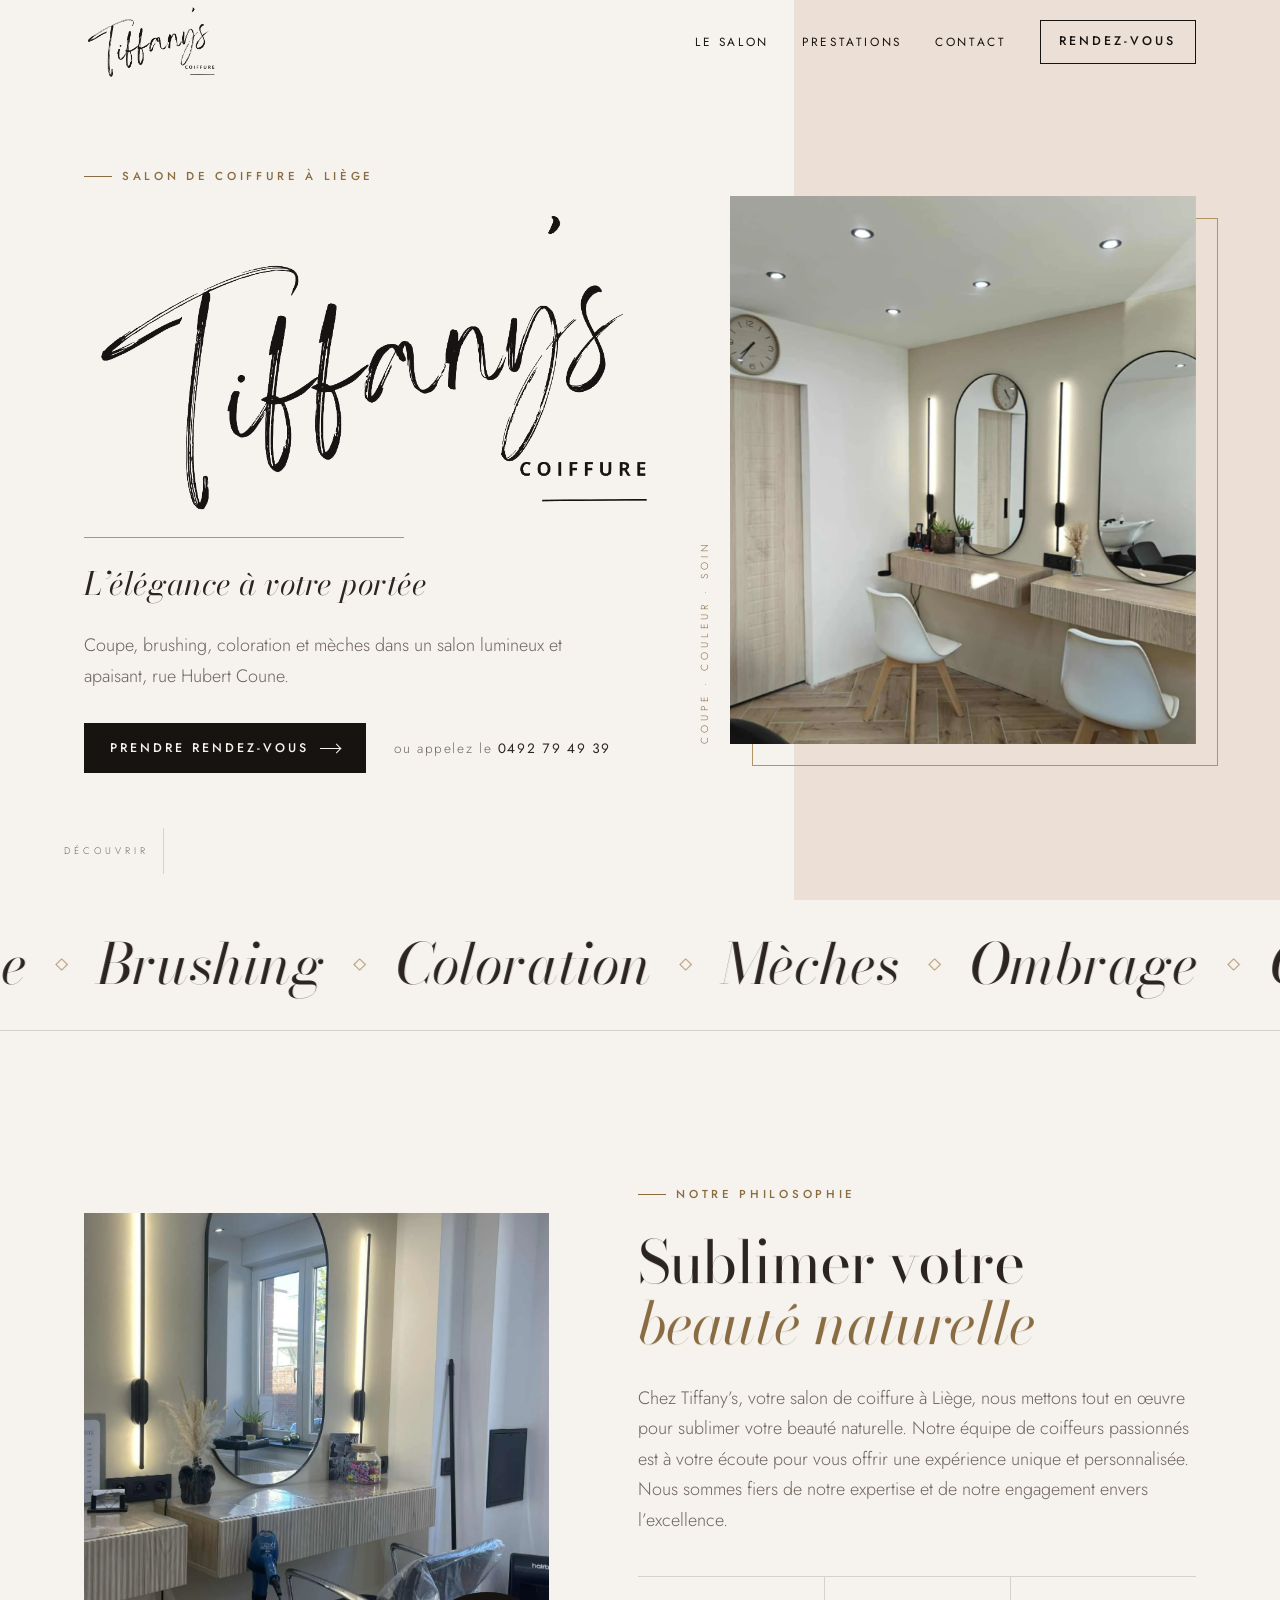
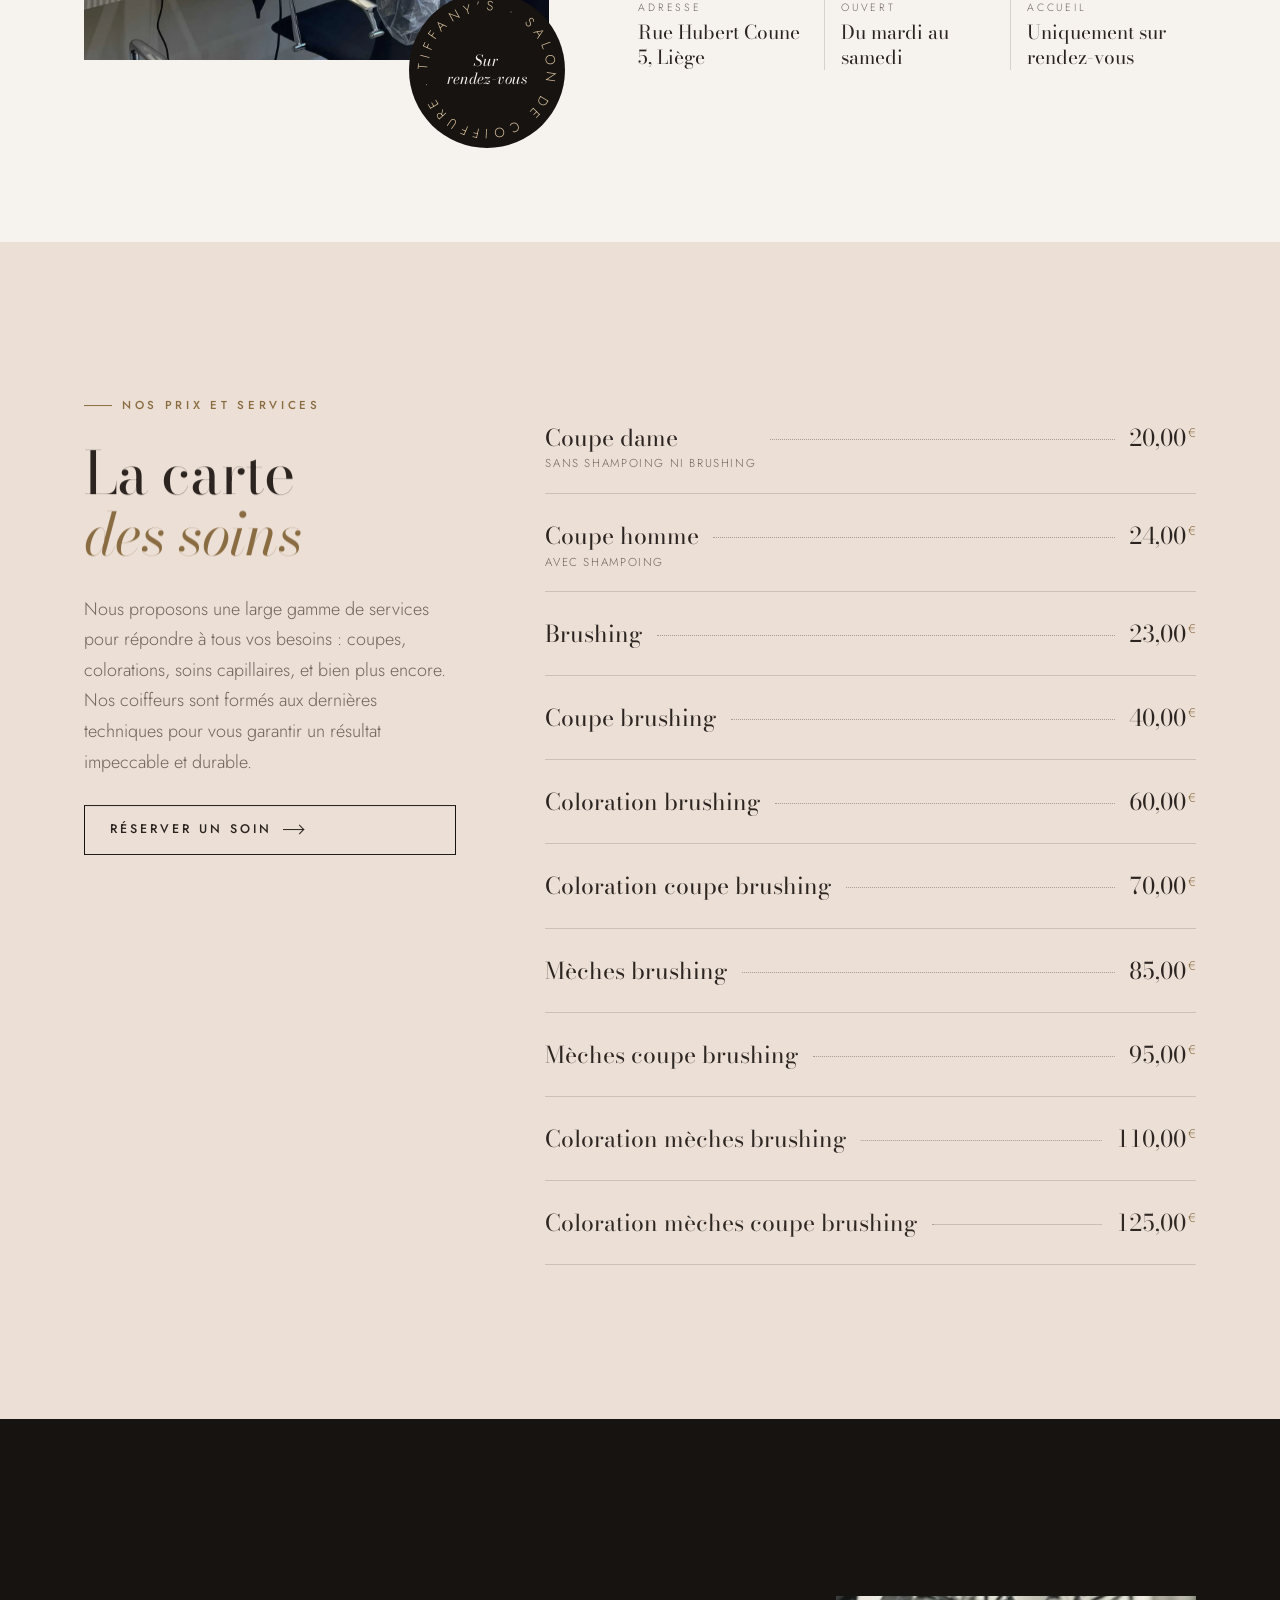
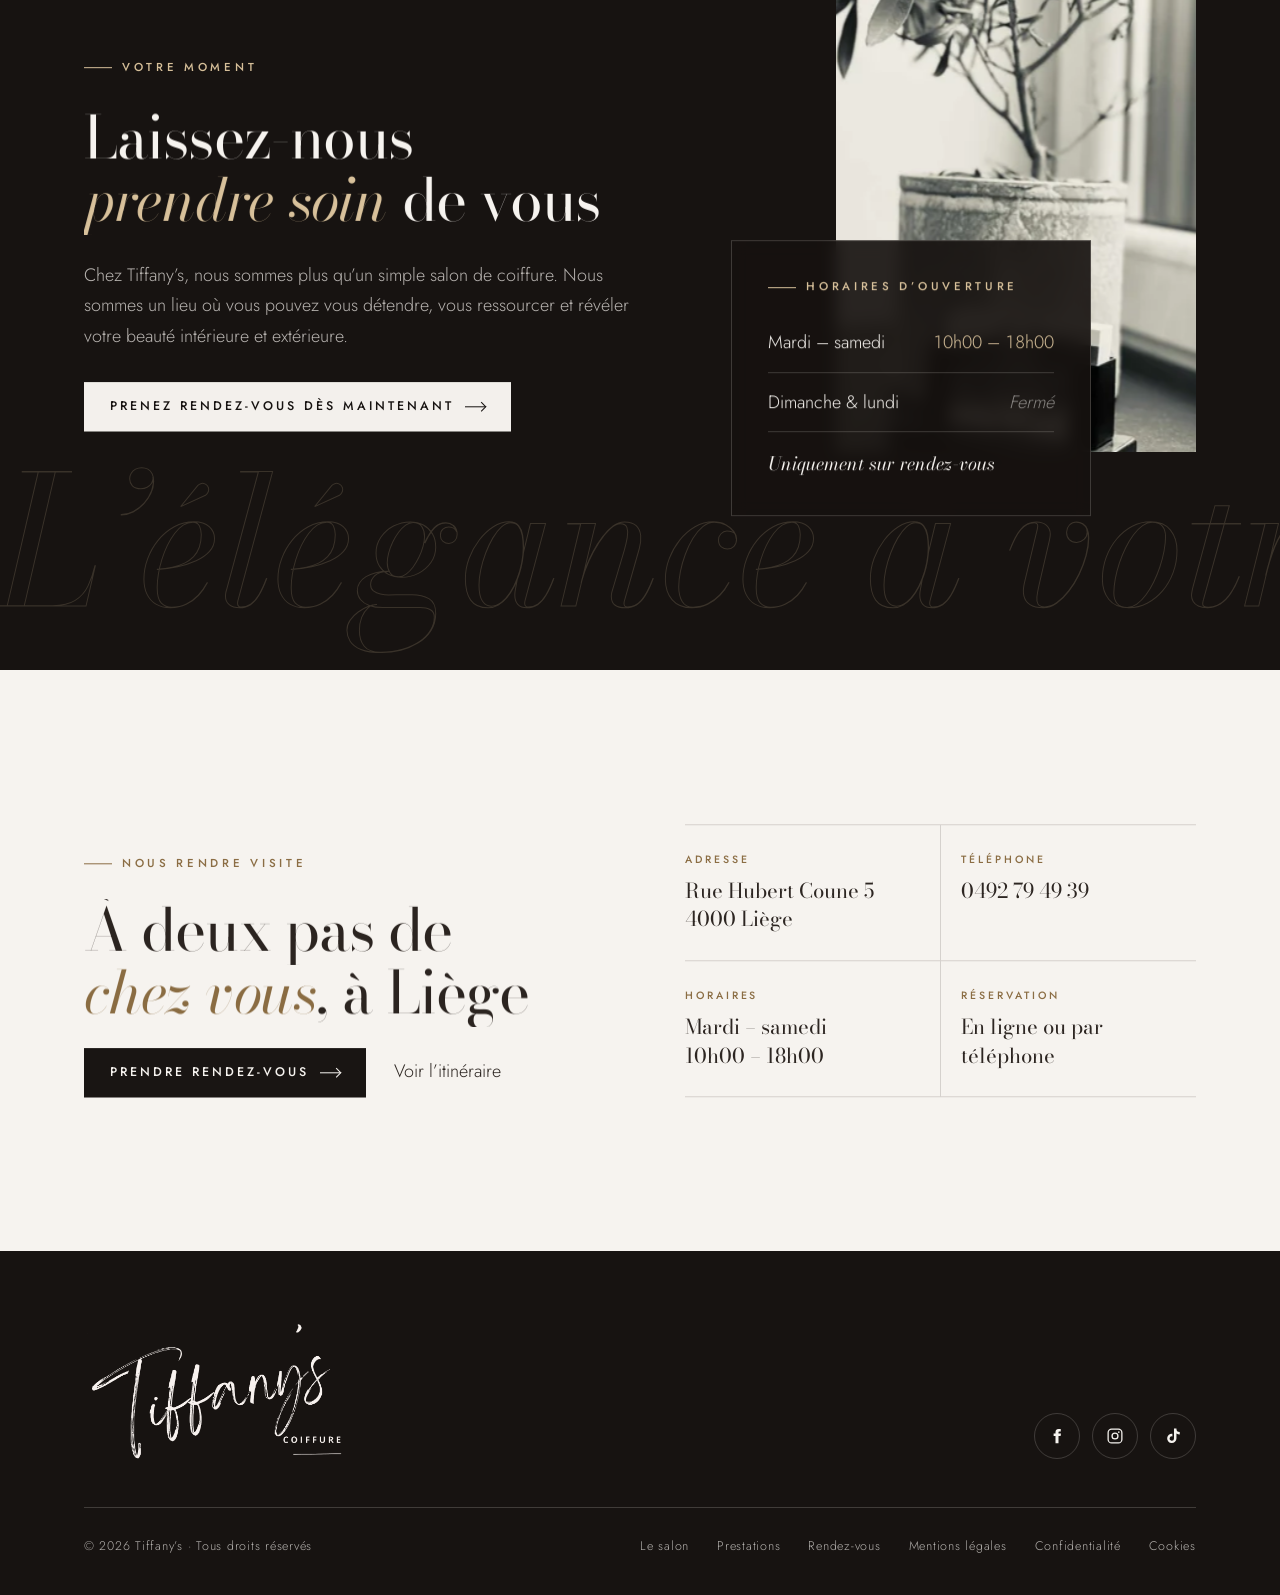
==== commit de2b16d7: "Rendez-vous : réservation en ligne via Cal.com Tous les boutons « Rendez-vous » mènent à cal.com/tif" ====
--- a/index.html
+++ b/index.html
@@ -25,7 +25,7 @@
         <a href="#salon">Le salon</a>
         <a href="#prestations">Prestations</a>
         <a href="#visite">Contact</a>
-        <a class="btn" href="prendre-rendez-vous.html">Rendez-vous</a>
+        <a class="btn" href="https://cal.com/tiffany-s">Rendez-vous</a>
       </nav>
       <button class="burger" type="button" id="burger" aria-label="Ouvrir le menu" aria-expanded="false" aria-controls="menu-mobile"><span></span><span></span></button>
     </div>
@@ -36,7 +36,7 @@
       <li><a href="#salon">Le salon</a></li>
       <li><a href="#prestations">Prestations</a></li>
       <li><a href="#visite">Contact</a></li>
-      <li><a href="prendre-rendez-vous.html"><em>Rendez-vous</em></a></li>
+      <li><a href="https://cal.com/tiffany-s"><em>Rendez-vous</em></a></li>
     </ul>
     <div class="menu-mobile__pied">
       <span>Rue Hubert Coune 5, 4000 Liège</span>
@@ -55,7 +55,7 @@
           <p class="heros__devise" data-intro>L’élégance à votre portée</p>
           <p class="heros__intro" data-intro>Coupe, brushing, coloration et mèches dans un salon lumineux et apaisant, rue Hubert Coune.</p>
           <div class="heros__actions" data-intro>
-            <a class="btn" href="prendre-rendez-vous.html">Prendre rendez-vous <i class="fleche" aria-hidden="true"></i></a>
+            <a class="btn" href="https://cal.com/tiffany-s">Prendre rendez-vous <i class="fleche" aria-hidden="true"></i></a>
             <a class="heros__tel" href="tel:+32492794939">ou appelez le <strong>0492 79 49 39</strong></a>
           </div>
         </div>
@@ -109,7 +109,7 @@
           <p class="eyebrow" data-reveal="fade">Nos prix et services</p>
           <h2 class="titre" data-reveal="titre"><span class="ligne"><span>La carte</span></span><span class="ligne"><span><em>des soins</em></span></span></h2>
           <p class="lede" data-reveal="fade">Nous proposons une large gamme de services pour répondre à tous vos besoins : coupes, colorations, soins capillaires, et bien plus encore. Nos coiffeurs sont formés aux dernières techniques pour vous garantir un résultat impeccable et durable.</p>
-          <a class="btn btn--ligne" href="prendre-rendez-vous.html" data-reveal="fade">Réserver un soin <i class="fleche" aria-hidden="true"></i></a>
+          <a class="btn btn--ligne" href="https://cal.com/tiffany-s" data-reveal="fade">Réserver un soin <i class="fleche" aria-hidden="true"></i></a>
         </div>
         <div>
           <ul class="carte" id="carte">
@@ -135,7 +135,7 @@
           <p class="eyebrow" data-reveal="fade">Votre moment</p>
           <h2 class="titre" data-reveal="titre"><span class="ligne"><span>Laissez-nous</span></span><span class="ligne"><span><em>prendre soin</em> de vous</span></span></h2>
           <p class="lede" data-reveal="fade">Chez Tiffany’s, nous sommes plus qu’un simple salon de coiffure. Nous sommes un lieu où vous pouvez vous détendre, vous ressourcer et révéler votre beauté intérieure et extérieure.</p>
-          <a class="btn btn--clair" href="prendre-rendez-vous.html" data-reveal="fade">Prenez rendez-vous dès maintenant <i class="fleche" aria-hidden="true"></i></a>
+          <a class="btn btn--clair" href="https://cal.com/tiffany-s" data-reveal="fade">Prenez rendez-vous dès maintenant <i class="fleche" aria-hidden="true"></i></a>
         </div>
         <div class="soin__visuel">
           <div class="soin__cadre cadre-img" data-reveal="image">
@@ -161,7 +161,7 @@
           <p class="eyebrow" data-reveal="fade">Nous rendre visite</p>
           <h2 class="titre" data-reveal="titre"><span class="ligne"><span>À deux pas de</span></span><span class="ligne"><span><em>chez vous</em>, à Liège</span></span></h2>
           <div data-reveal="fade" style="display:flex;flex-wrap:wrap;gap:16px 28px;align-items:center">
-            <a class="btn" href="prendre-rendez-vous.html">Prendre rendez-vous <i class="fleche" aria-hidden="true"></i></a>
+            <a class="btn" href="https://cal.com/tiffany-s">Prendre rendez-vous <i class="fleche" aria-hidden="true"></i></a>
             <a class="lien" href="https://www.google.com/maps/search/?api=1&amp;query=Rue%20Hubert%20Coune%205%2C%204000%20Li%C3%A8ge" target="_blank" rel="noopener">Voir l’itinéraire</a>
           </div>
         </div>
@@ -190,7 +190,7 @@
         <nav aria-label="Liens de pied de page">
           <a class="lien" href="#salon">Le salon</a>
           <a class="lien" href="#prestations">Prestations</a>
-          <a class="lien" href="prendre-rendez-vous.html">Rendez-vous</a>
+          <a class="lien" href="https://cal.com/tiffany-s">Rendez-vous</a>
           <a class="lien" href="mentions-legales.html">Mentions légales</a>
           <a class="lien" href="mentions-legales.html#confidentialite">Confidentialité</a>
           <a class="lien" href="mentions-legales.html#cookies">Cookies</a>
--- a/assets/style.css
+++ b/assets/style.css
@@ -155,7 +155,7 @@
   box-shadow: 0 1px 0 var(--filet);
 }
 .entete.est-plein .entete__inner { height: 68px; }
-.entete.est-plein .marque .logo { width: 96px; }
+.entete.est-plein .marque .logo { width: 110px; }
 .marque .logo { transition: width 0.5s var(--ease); }
 .entete.est-cache { transform: translateY(-100%); }
 .menu-ouvert .entete .marque { opacity: 0; pointer-events: none; }
@@ -171,7 +171,7 @@
   display: inline-flex;
   flex-direction: column;
 }
-.marque .logo { width: 112px; }
+.marque .logo { width: 132px; }
 .marque small {
   font-family: var(--f-texte);
   font-size: 0.56rem;
@@ -477,85 +477,20 @@
 .pied__bas nav { display: flex; flex-wrap: wrap; gap: 8px 28px; }
 .pied__bas a { text-decoration: none; }
 
-/* ---------- Page rendez-vous ---------- */
-.rdv-tete { padding-block: calc(150px + env(safe-area-inset-top, 0px)) clamp(48px, 6vw, 80px); }
-.rdv-tete .wrap { display: grid; gap: 24px; }
-.rdv-tete .titre { font-size: clamp(2.8rem, 8vw, 6.6rem); }
-.rdv { display: grid; grid-template-columns: minmax(0, 7fr) minmax(0, 4fr); gap: clamp(40px, 6vw, 96px); align-items: start; padding-bottom: clamp(80px, 12vw, 160px); }
-.formulaire { display: grid; gap: clamp(40px, 5vw, 56px); min-width: 0; }
-.etape { border: 0; margin: 0; padding: 0; display: grid; gap: 22px; min-width: 0; }
-.etape legend { padding: 0; margin-bottom: 22px; display: flex; align-items: baseline; gap: 16px; width: 100%; border-bottom: 1px solid var(--filet); padding-bottom: 14px; }
-.etape legend b { font-family: var(--f-display); font-style: italic; font-weight: 400; font-size: 1.6rem; color: var(--champagne-fonce); font-variant-numeric: lining-nums; }
-.etape legend span { font-family: var(--f-display); font-size: clamp(1.4rem, 2.4vw, 1.9rem); }
-.champs { display: grid; grid-template-columns: repeat(2, minmax(0, 1fr)); gap: 22px 28px; }
-.champ { display: grid; gap: 8px; min-width: 0; }
-.champ--large { grid-column: 1 / -1; }
-.champ label, .groupe-titre { font-size: 0.7rem; font-weight: 500; letter-spacing: 0.24em; text-transform: uppercase; color: var(--taupe); }
-.champ input, .champ textarea {
-  width: 100%;
-  font: inherit; font-weight: 300;
-  color: var(--encre);
-  background: transparent;
-  border: 0; border-bottom: 1px solid rgba(43, 36, 32, 0.3);
-  border-radius: 0;
-  padding: 10px 0 12px;
-  transition: border-color 0.4s var(--ease);
-}
-.champ textarea { min-height: 120px; resize: vertical; }
-.champ input:focus, .champ textarea:focus { outline: none; border-bottom-color: var(--champagne-fonce); box-shadow: 0 1px 0 var(--champagne-fonce); }
-.champ input::placeholder, .champ textarea::placeholder { color: rgba(111, 100, 92, 0.6); }
-.aide { font-size: 0.82rem; color: var(--taupe); margin: 0; }
-.erreur { font-size: 0.82rem; color: #9b3b2b; margin: 0; min-height: 1.2em; }
-
-.choix { display: flex; flex-wrap: wrap; gap: 10px; }
-.choix label { position: relative; cursor: pointer; }
-.choix input { position: absolute; opacity: 0; inset: 0; cursor: pointer; }
-.choix span {
-  display: inline-block;
-  padding: 0.75em 1.25em;
-  border: 1px solid rgba(43, 36, 32, 0.25);
-  font-size: 0.92rem;
-  line-height: 1.3;
-  transition: background-color 0.4s var(--ease), color 0.4s var(--ease), border-color 0.4s var(--ease);
-}
-.choix label:hover span { border-color: var(--encre); }
-.choix input:checked + span { background: var(--ebene); border-color: var(--ebene); color: var(--porcelaine); }
-.choix input:focus-visible + span { outline: 1px solid var(--champagne-fonce); outline-offset: 3px; }
-.choix--creneaux span { font-variant-numeric: tabular-nums; min-width: 9.5em; text-align: center; }
-
-.formulaire__envoi { display: flex; flex-wrap: wrap; align-items: center; gap: 18px 28px; }
-.formulaire__envoi .aide { max-width: 26em; }
-.cache { display: none; }
-
-.confirmation { display: grid; gap: 22px; justify-items: start; padding: clamp(32px, 5vw, 56px); background: var(--poudre); }
-.confirmation .titre { font-size: clamp(2rem, 4vw, 3rem); }
-
-.rdv-aside { display: grid; gap: 32px; position: sticky; top: 110px; min-width: 0; }
-.carte-contact { background: var(--ebene); color: var(--porcelaine); padding: clamp(28px, 3vw, 40px); display: grid; gap: 18px; }
-.carte-contact .eyebrow { color: var(--champagne-clair); }
-.carte-contact p { margin: 0; color: rgba(246, 243, 239, 0.75); }
-.carte-contact .tel { font-family: var(--f-display); font-size: clamp(1.6rem, 2.6vw, 2.1rem); color: var(--porcelaine); text-decoration: none; font-variant-numeric: lining-nums; }
-.carte-contact .horaires div { padding-block: 10px; }
-.carte-contact__portrait { display: flex; gap: 16px; align-items: center; }
-.carte-contact__portrait .cadre-img { width: 64px; aspect-ratio: 0.75; flex-shrink: 0; overflow: hidden; background: #2a2320; }
-.carte-contact__portrait .cadre-img::before { font-size: 1.6rem; color: rgba(216, 193, 155, 0.3); }
-.carte-contact__portrait img { width: 100%; height: 100%; object-fit: cover; }
-
 /* ---------- Responsive ---------- */
 @media (max-width: 960px) {
   .nav { display: none; }
   .burger { display: block; }
-  .heros__grille, .philo, .tarifs, .soin, .visite, .rdv { grid-template-columns: minmax(0, 1fr); }
+  .heros__grille, .philo, .tarifs, .soin, .visite { grid-template-columns: minmax(0, 1fr); }
   .heros { align-items: flex-start; }
   .heros__visuel { justify-self: start; max-width: 400px; width: calc(100% - 24px); }
   .heros::before { width: 100%; top: auto; height: 34%; }
   .heros__legende { display: none; }
-  .tarifs__intro, .rdv-aside { position: static; }
+  .tarifs__intro { position: static; }
   .philo__visuel { margin-right: 24px; }
   .defiler { display: none; }
 }
 @media (max-width: 560px) {
-  .champs { grid-template-columns: minmax(0, 1fr); }
   .philo__faits { grid-template-columns: minmax(0, 1fr); }
   .philo__faits div + div { padding-left: 0; border-left: 0; border-top: 1px solid var(--filet); margin-top: 18px; }
   .coordonnees { grid-template-columns: minmax(0, 1fr); }
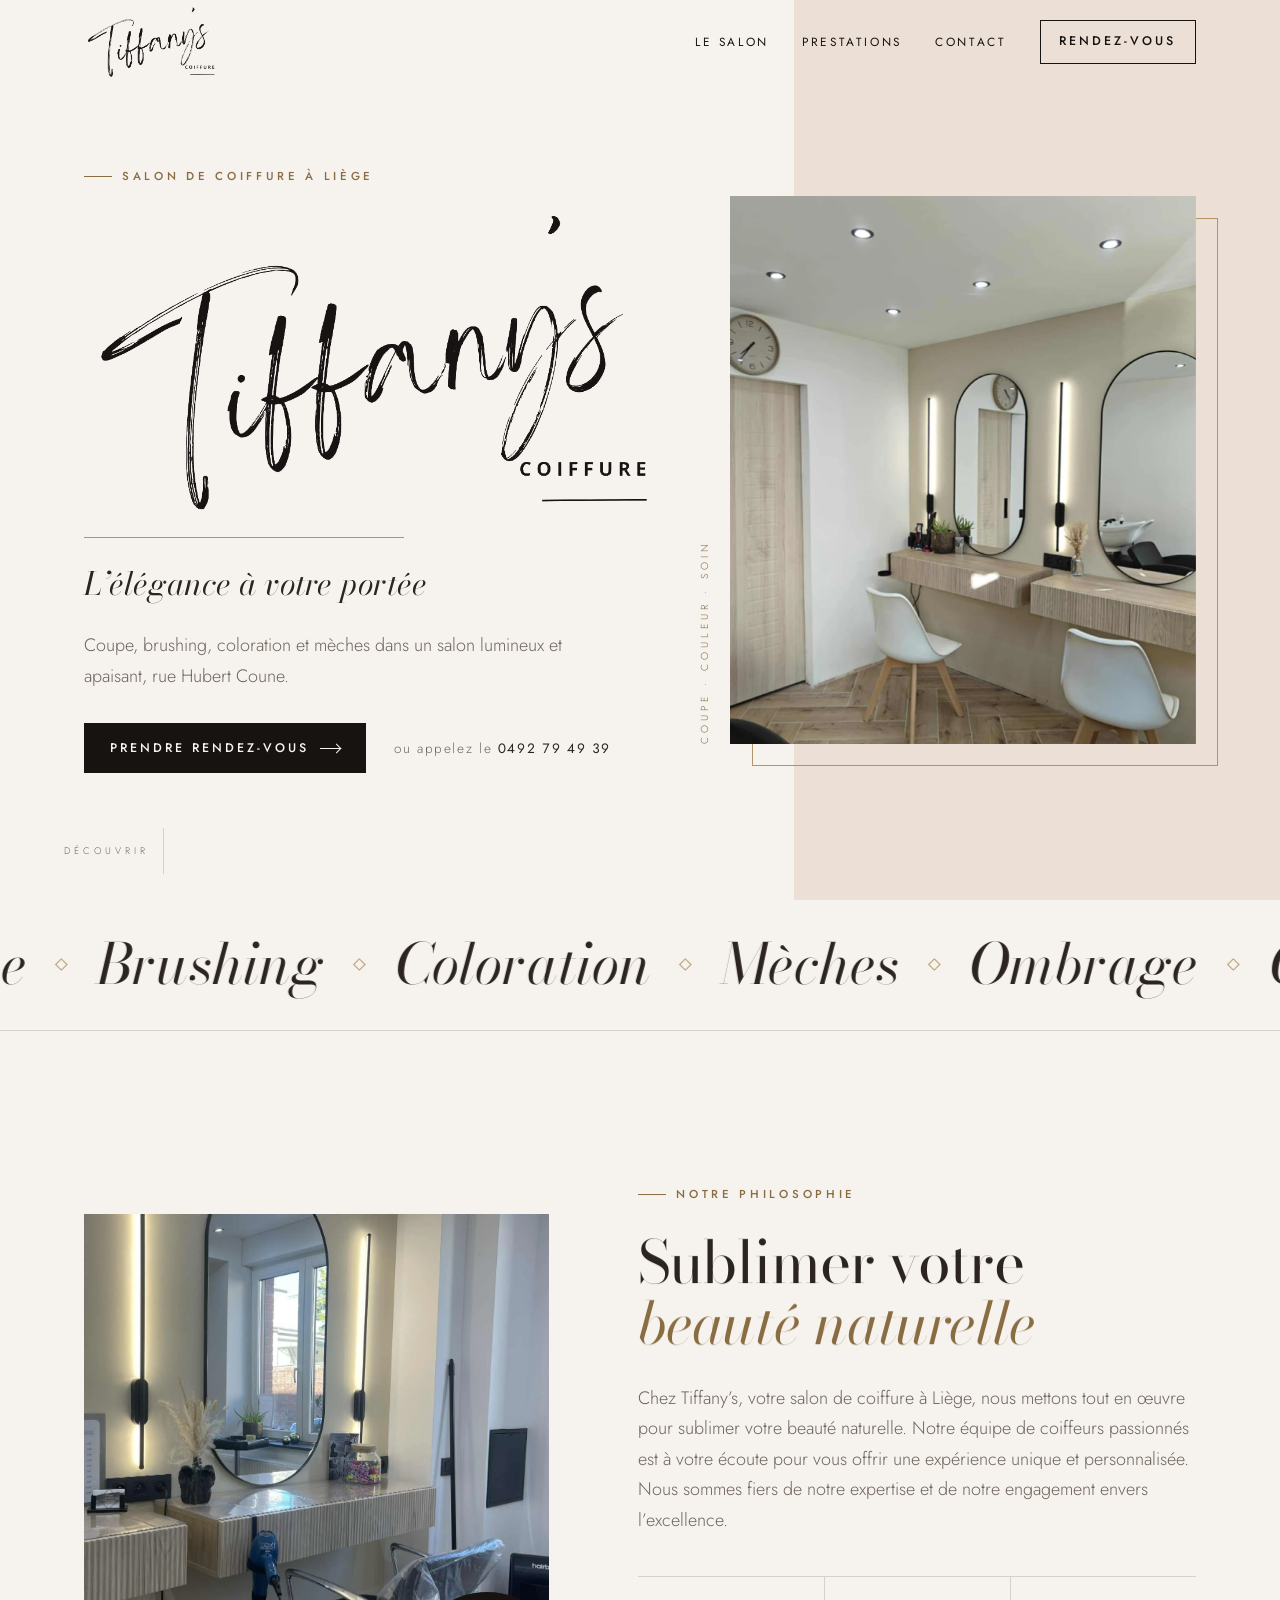
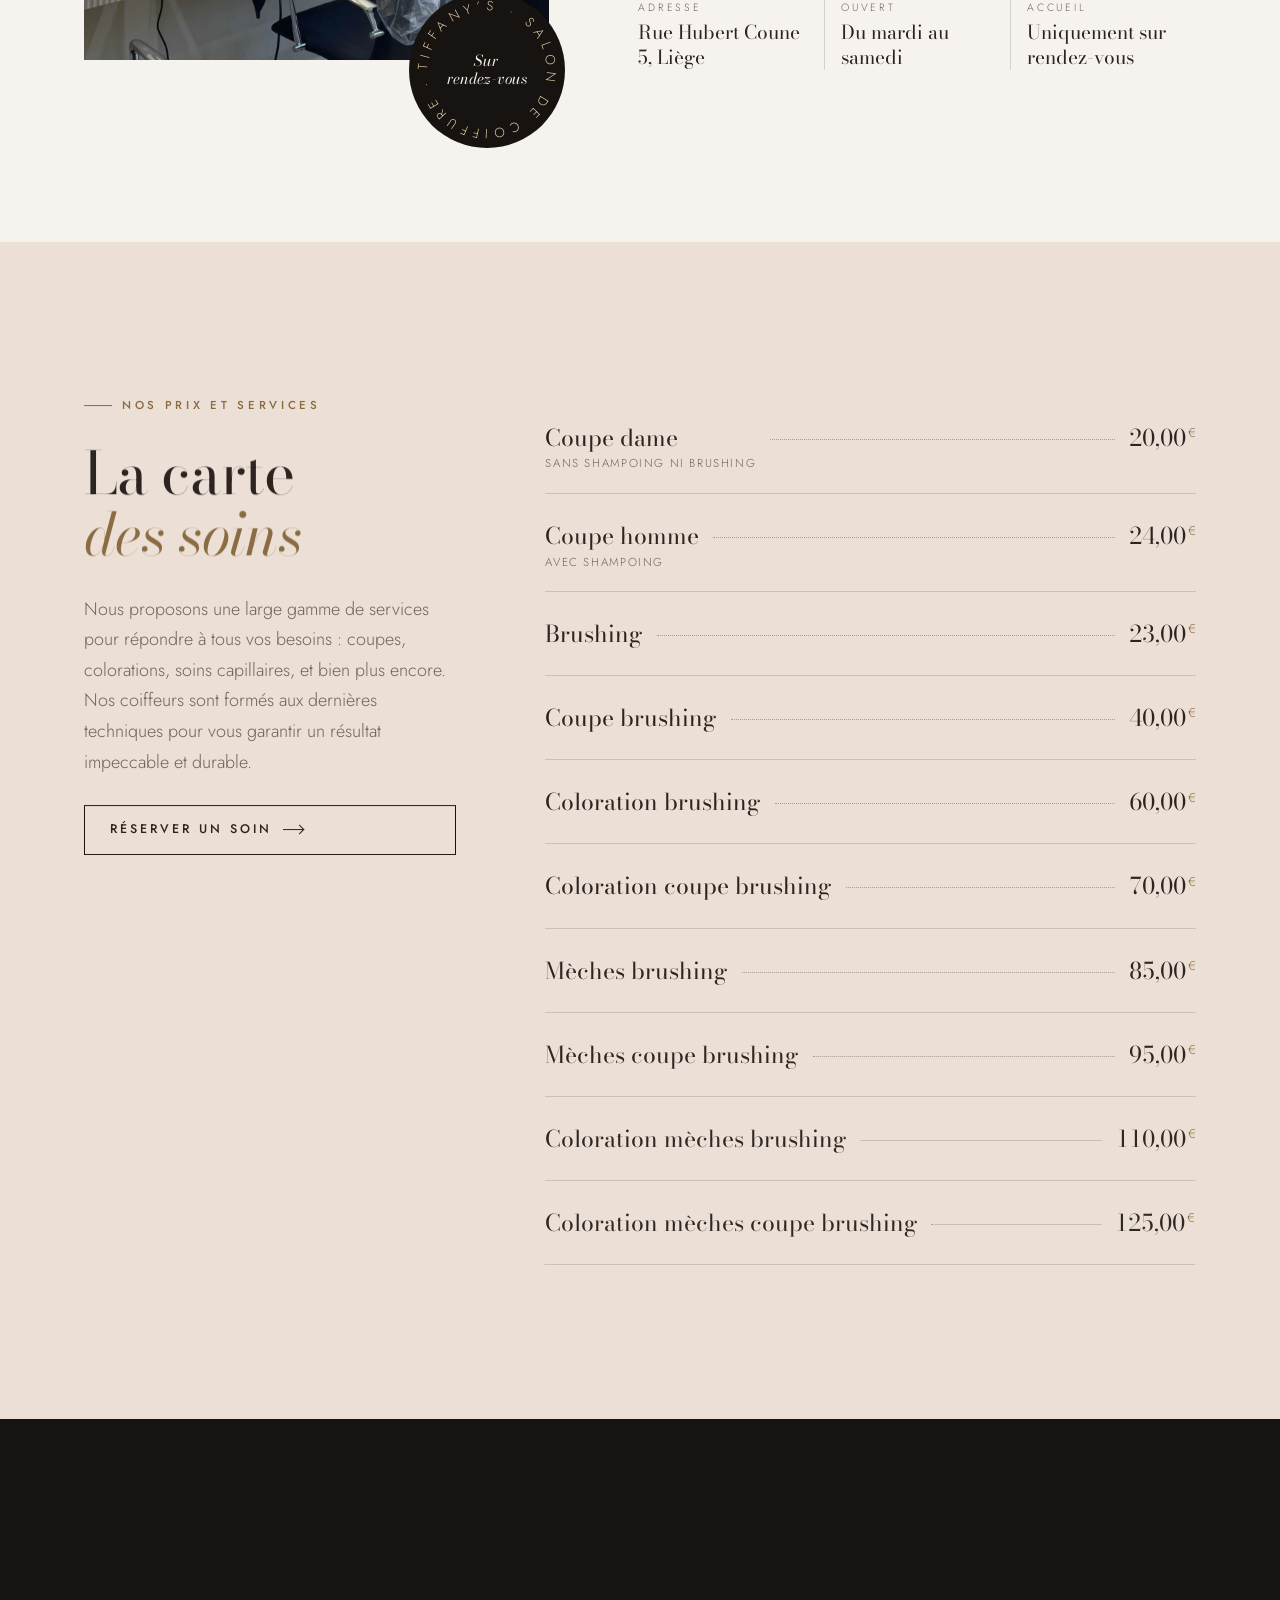
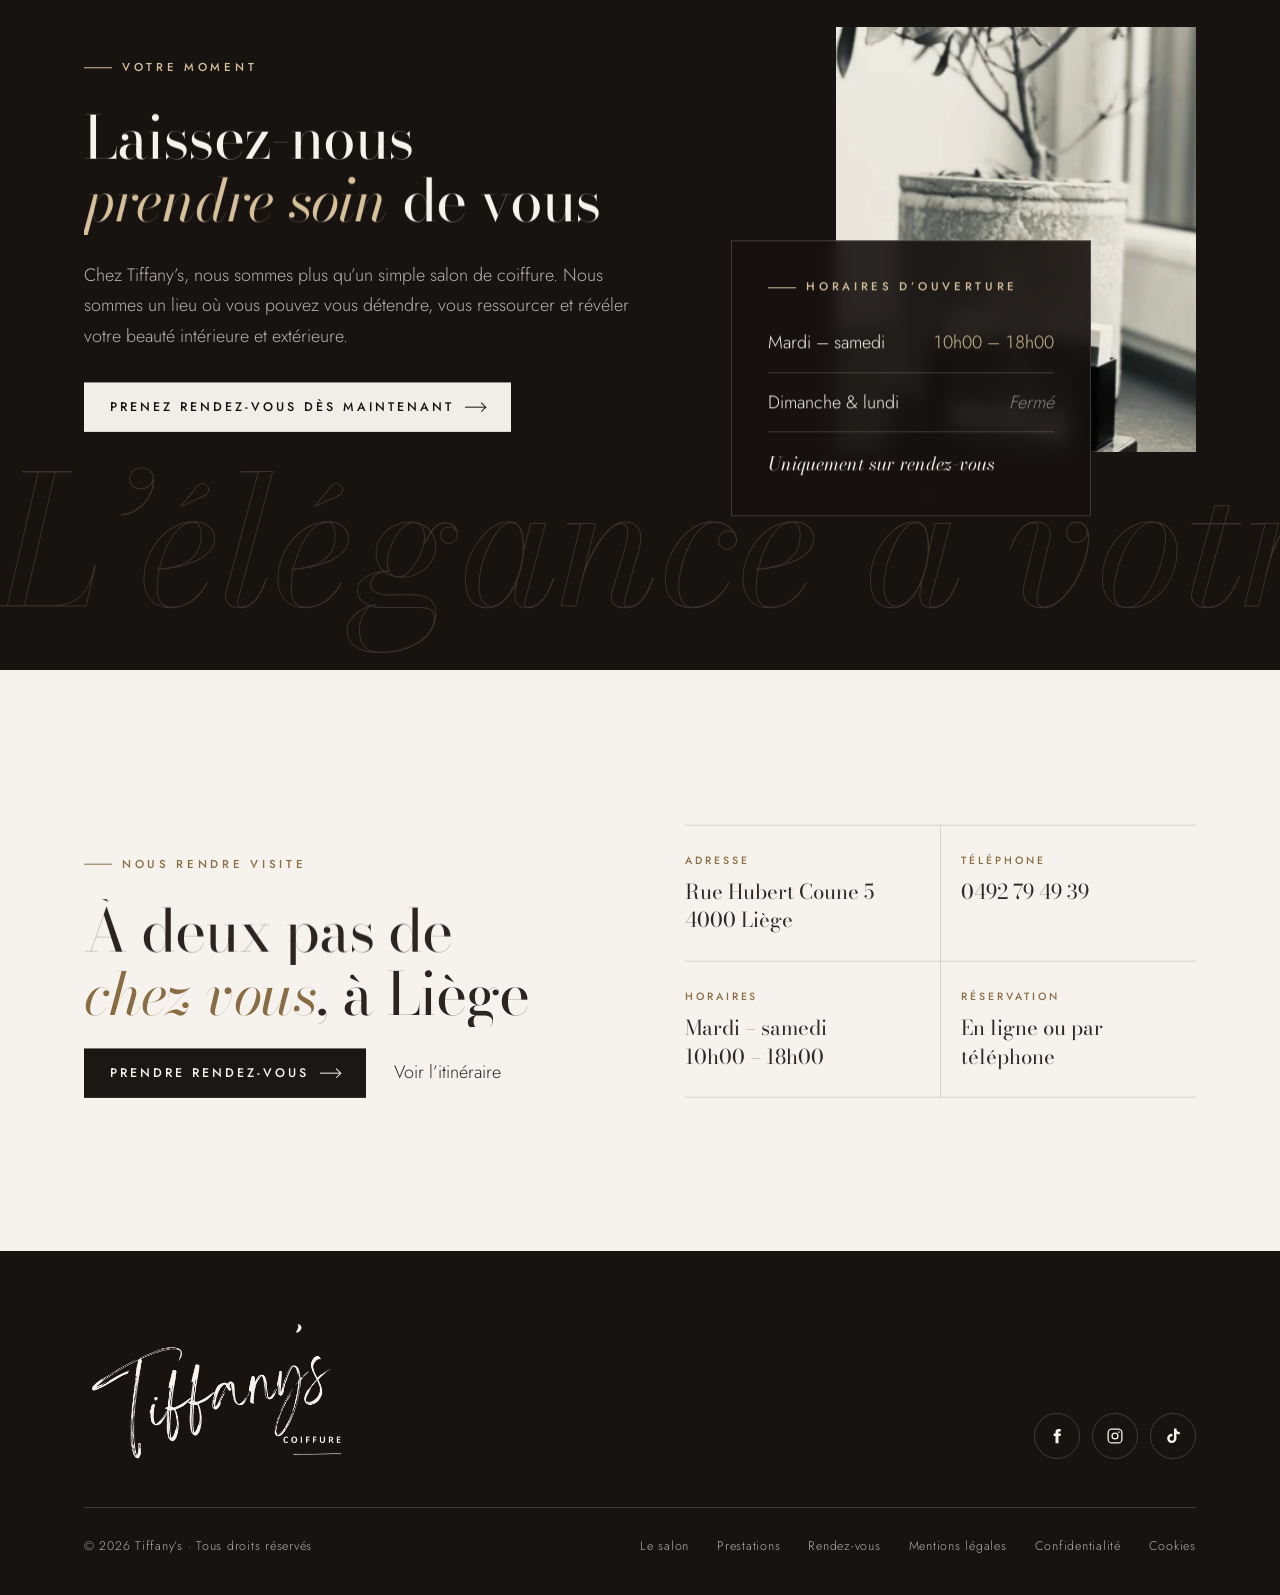
==== commit ad0e9e31: "Rendez-vous : calendrier Cal.com intégré dans la page du site La page « Prendre rendez-vous » affich" ====
--- a/index.html
+++ b/index.html
@@ -25,7 +25,7 @@
         <a href="#salon">Le salon</a>
         <a href="#prestations">Prestations</a>
         <a href="#visite">Contact</a>
-        <a class="btn" href="https://cal.com/tiffany-s">Rendez-vous</a>
+        <a class="btn" href="prendre-rendez-vous.html">Rendez-vous</a>
       </nav>
       <button class="burger" type="button" id="burger" aria-label="Ouvrir le menu" aria-expanded="false" aria-controls="menu-mobile"><span></span><span></span></button>
     </div>
@@ -36,7 +36,7 @@
       <li><a href="#salon">Le salon</a></li>
       <li><a href="#prestations">Prestations</a></li>
       <li><a href="#visite">Contact</a></li>
-      <li><a href="https://cal.com/tiffany-s"><em>Rendez-vous</em></a></li>
+      <li><a href="prendre-rendez-vous.html"><em>Rendez-vous</em></a></li>
     </ul>
     <div class="menu-mobile__pied">
       <span>Rue Hubert Coune 5, 4000 Liège</span>
@@ -55,7 +55,7 @@
           <p class="heros__devise" data-intro>L’élégance à votre portée</p>
           <p class="heros__intro" data-intro>Coupe, brushing, coloration et mèches dans un salon lumineux et apaisant, rue Hubert Coune.</p>
           <div class="heros__actions" data-intro>
-            <a class="btn" href="https://cal.com/tiffany-s">Prendre rendez-vous <i class="fleche" aria-hidden="true"></i></a>
+            <a class="btn" href="prendre-rendez-vous.html">Prendre rendez-vous <i class="fleche" aria-hidden="true"></i></a>
             <a class="heros__tel" href="tel:+32492794939">ou appelez le <strong>0492 79 49 39</strong></a>
           </div>
         </div>
@@ -109,7 +109,7 @@
           <p class="eyebrow" data-reveal="fade">Nos prix et services</p>
           <h2 class="titre" data-reveal="titre"><span class="ligne"><span>La carte</span></span><span class="ligne"><span><em>des soins</em></span></span></h2>
           <p class="lede" data-reveal="fade">Nous proposons une large gamme de services pour répondre à tous vos besoins : coupes, colorations, soins capillaires, et bien plus encore. Nos coiffeurs sont formés aux dernières techniques pour vous garantir un résultat impeccable et durable.</p>
-          <a class="btn btn--ligne" href="https://cal.com/tiffany-s" data-reveal="fade">Réserver un soin <i class="fleche" aria-hidden="true"></i></a>
+          <a class="btn btn--ligne" href="prendre-rendez-vous.html" data-reveal="fade">Réserver un soin <i class="fleche" aria-hidden="true"></i></a>
         </div>
         <div>
           <ul class="carte" id="carte">
@@ -135,7 +135,7 @@
           <p class="eyebrow" data-reveal="fade">Votre moment</p>
           <h2 class="titre" data-reveal="titre"><span class="ligne"><span>Laissez-nous</span></span><span class="ligne"><span><em>prendre soin</em> de vous</span></span></h2>
           <p class="lede" data-reveal="fade">Chez Tiffany’s, nous sommes plus qu’un simple salon de coiffure. Nous sommes un lieu où vous pouvez vous détendre, vous ressourcer et révéler votre beauté intérieure et extérieure.</p>
-          <a class="btn btn--clair" href="https://cal.com/tiffany-s" data-reveal="fade">Prenez rendez-vous dès maintenant <i class="fleche" aria-hidden="true"></i></a>
+          <a class="btn btn--clair" href="prendre-rendez-vous.html" data-reveal="fade">Prenez rendez-vous dès maintenant <i class="fleche" aria-hidden="true"></i></a>
         </div>
         <div class="soin__visuel">
           <div class="soin__cadre cadre-img" data-reveal="image">
@@ -161,7 +161,7 @@
           <p class="eyebrow" data-reveal="fade">Nous rendre visite</p>
           <h2 class="titre" data-reveal="titre"><span class="ligne"><span>À deux pas de</span></span><span class="ligne"><span><em>chez vous</em>, à Liège</span></span></h2>
           <div data-reveal="fade" style="display:flex;flex-wrap:wrap;gap:16px 28px;align-items:center">
-            <a class="btn" href="https://cal.com/tiffany-s">Prendre rendez-vous <i class="fleche" aria-hidden="true"></i></a>
+            <a class="btn" href="prendre-rendez-vous.html">Prendre rendez-vous <i class="fleche" aria-hidden="true"></i></a>
             <a class="lien" href="https://www.google.com/maps/search/?api=1&amp;query=Rue%20Hubert%20Coune%205%2C%204000%20Li%C3%A8ge" target="_blank" rel="noopener">Voir l’itinéraire</a>
           </div>
         </div>
@@ -190,7 +190,7 @@
         <nav aria-label="Liens de pied de page">
           <a class="lien" href="#salon">Le salon</a>
           <a class="lien" href="#prestations">Prestations</a>
-          <a class="lien" href="https://cal.com/tiffany-s">Rendez-vous</a>
+          <a class="lien" href="prendre-rendez-vous.html">Rendez-vous</a>
           <a class="lien" href="mentions-legales.html">Mentions légales</a>
           <a class="lien" href="mentions-legales.html#confidentialite">Confidentialité</a>
           <a class="lien" href="mentions-legales.html#cookies">Cookies</a>
--- a/assets/style.css
+++ b/assets/style.css
@@ -477,16 +477,30 @@
 .pied__bas nav { display: flex; flex-wrap: wrap; gap: 8px 28px; }
 .pied__bas a { text-decoration: none; }
 
+/* ---------- Page rendez-vous ---------- */
+.rdv-tete { padding-block: calc(150px + env(safe-area-inset-top, 0px)) clamp(48px, 6vw, 80px); }
+.rdv-tete .wrap { display: grid; gap: 24px; }
+.rdv-tete .titre { font-size: clamp(2.8rem, 8vw, 6.6rem); }
+.rdv { display: grid; grid-template-columns: minmax(0, 7fr) minmax(0, 4fr); gap: clamp(40px, 6vw, 96px); align-items: start; padding-bottom: clamp(80px, 12vw, 160px); }
+.rdv-cal { min-width: 0; min-height: 640px; }
+
+.rdv-aside { display: grid; gap: 32px; position: sticky; top: 110px; min-width: 0; }
+.carte-contact { background: var(--ebene); color: var(--porcelaine); padding: clamp(28px, 3vw, 40px); display: grid; gap: 18px; }
+.carte-contact .eyebrow { color: var(--champagne-clair); }
+.carte-contact p { margin: 0; color: rgba(246, 243, 239, 0.75); }
+.carte-contact .tel { font-family: var(--f-display); font-size: clamp(1.6rem, 2.6vw, 2.1rem); color: var(--porcelaine); text-decoration: none; font-variant-numeric: lining-nums; }
+.carte-contact .horaires div { padding-block: 10px; }
+
 /* ---------- Responsive ---------- */
 @media (max-width: 960px) {
   .nav { display: none; }
   .burger { display: block; }
-  .heros__grille, .philo, .tarifs, .soin, .visite { grid-template-columns: minmax(0, 1fr); }
+  .heros__grille, .philo, .tarifs, .soin, .visite, .rdv { grid-template-columns: minmax(0, 1fr); }
   .heros { align-items: flex-start; }
   .heros__visuel { justify-self: start; max-width: 400px; width: calc(100% - 24px); }
   .heros::before { width: 100%; top: auto; height: 34%; }
   .heros__legende { display: none; }
-  .tarifs__intro { position: static; }
+  .tarifs__intro, .rdv-aside { position: static; }
   .philo__visuel { margin-right: 24px; }
   .defiler { display: none; }
 }
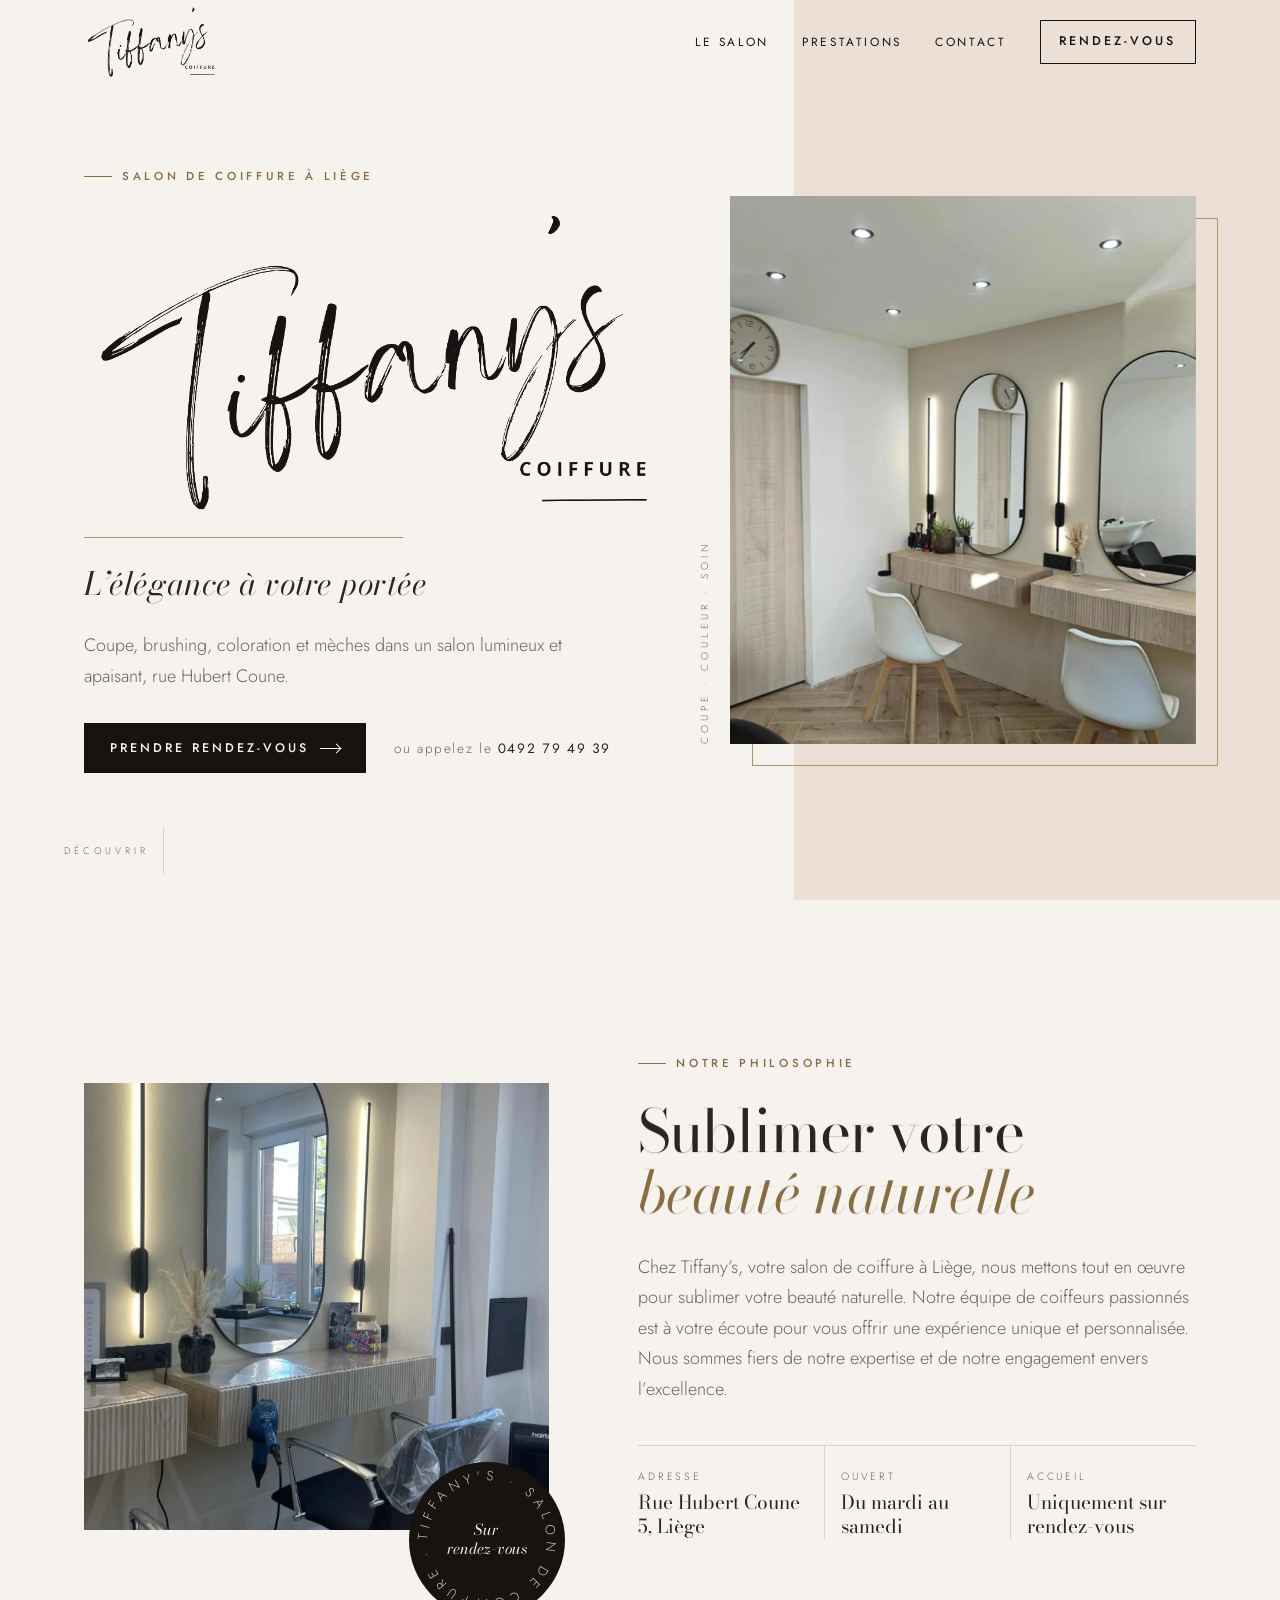
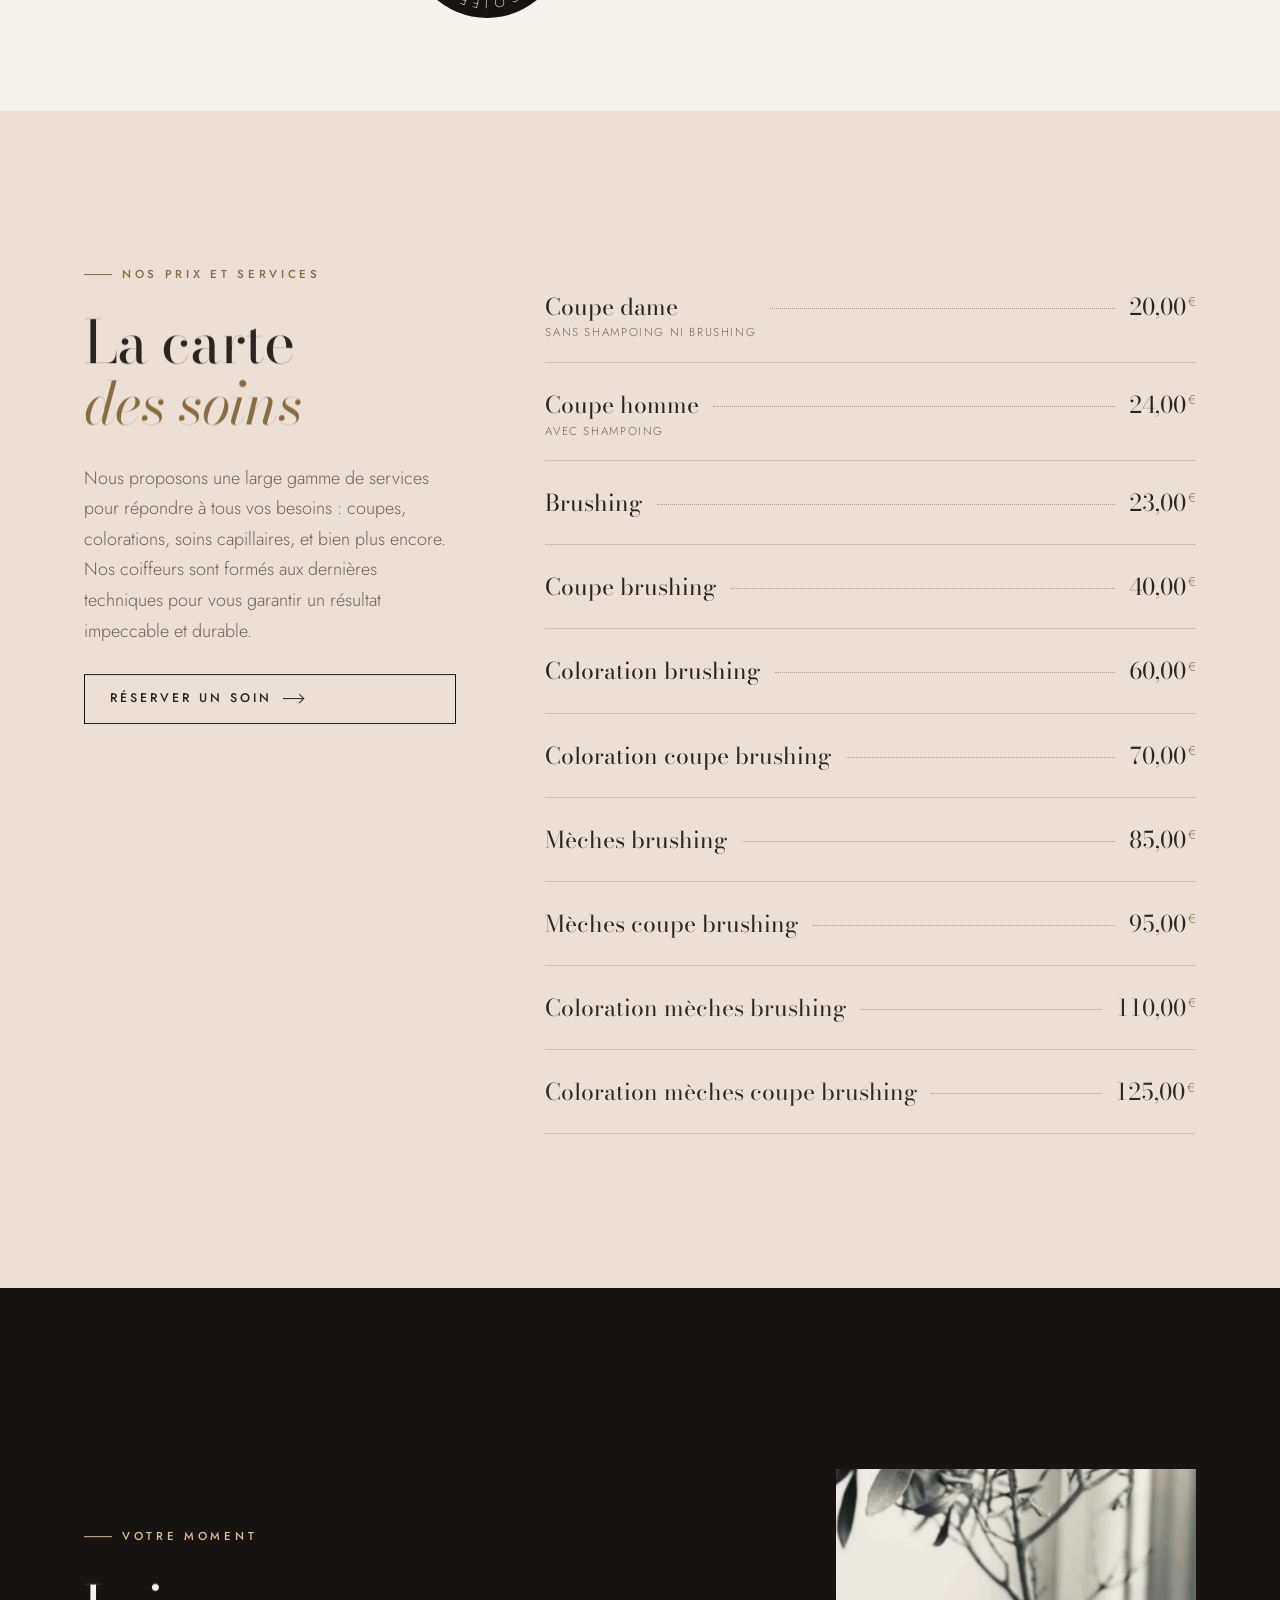
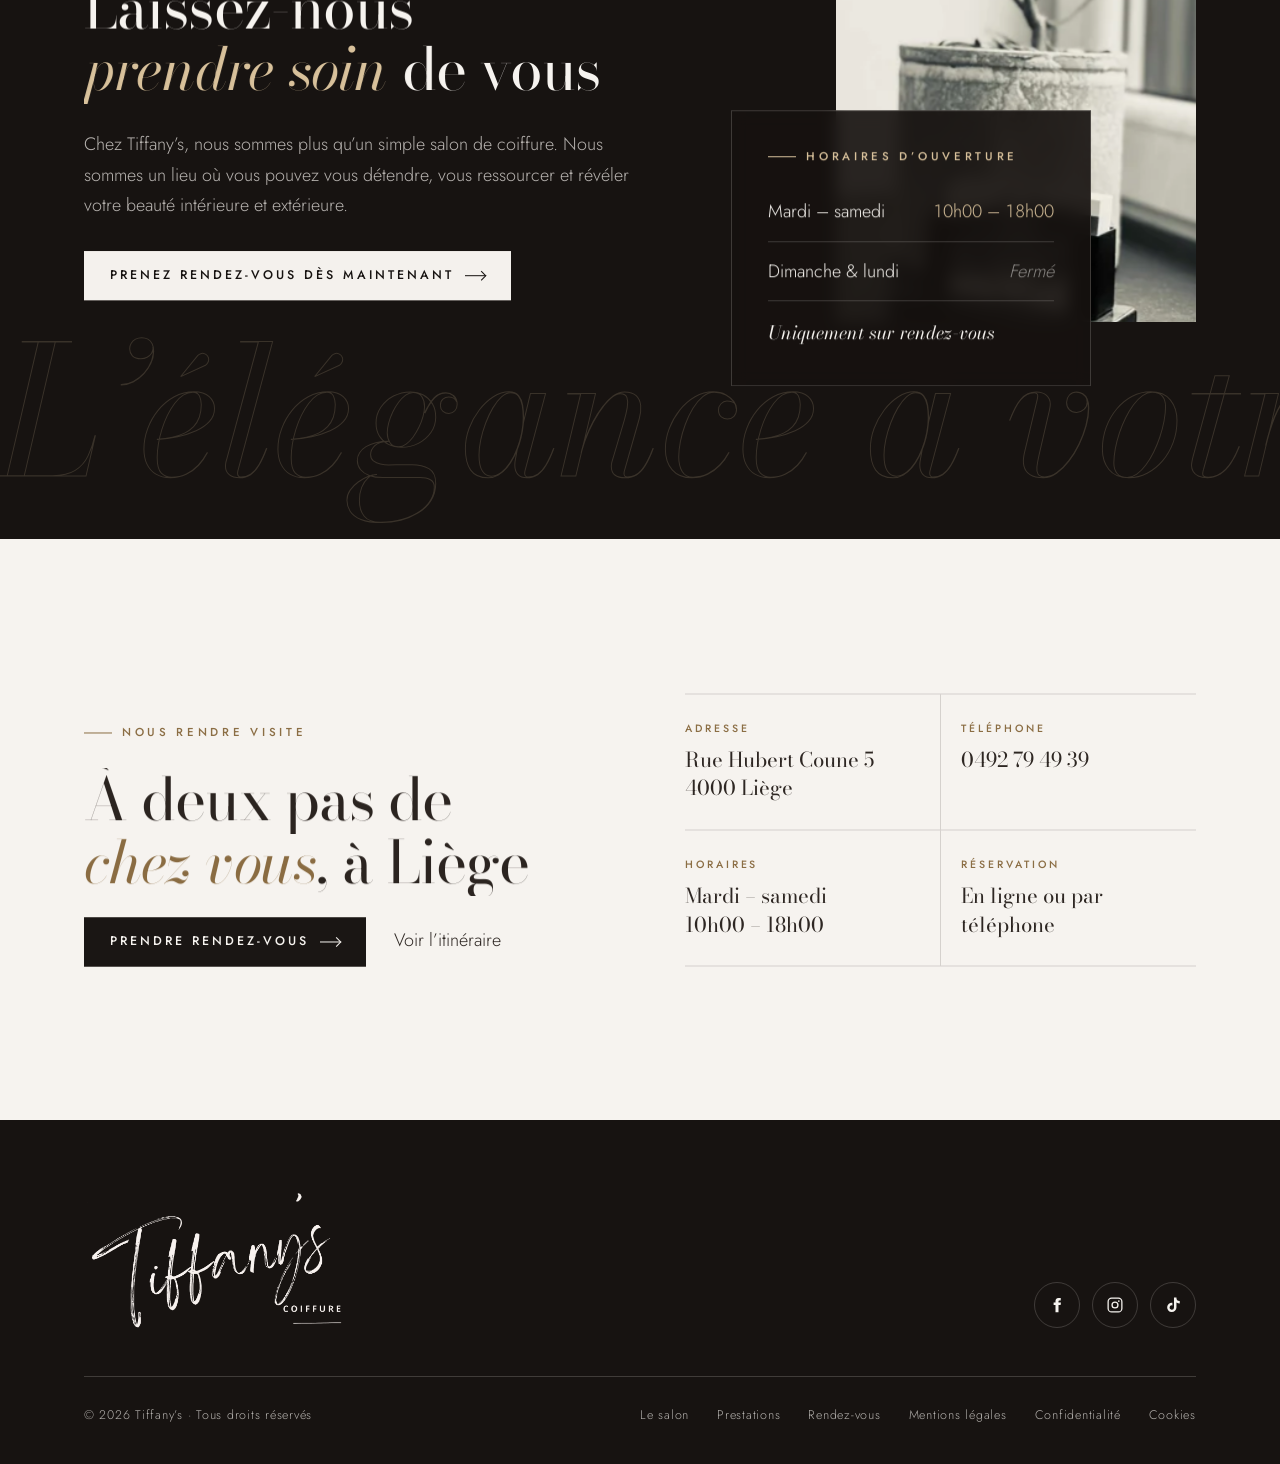
==== commit f41ef30d: "Accueil : retrait du bandeau défilant" ====
--- a/index.html
+++ b/index.html
@@ -69,13 +69,6 @@
       <a class="defiler" href="#salon">Découvrir<i></i></a>
     </section>
 
-    <!-- Bandeau défilant -->
-    <div class="bandeau" aria-hidden="true">
-      <div class="bandeau__piste" id="bandeau">
-        <div class="bandeau__groupe"><span>Coupe</span><b></b><span>Brushing</span><b></b><span>Coloration</span><b></b><span>Mèches</span><b></b><span>Ombrage</span><b></b><span>Contouring</span><b></b></div>
-        <div class="bandeau__groupe"><span>Coupe</span><b></b><span>Brushing</span><b></b><span>Coloration</span><b></b><span>Mèches</span><b></b><span>Ombrage</span><b></b><span>Contouring</span><b></b></div>
-      </div>
-    </div>
 
     <!-- Philosophie -->
     <section class="section" id="salon">
--- a/assets/style.css
+++ b/assets/style.css
@@ -324,26 +324,6 @@
 .heros__cadre::before { color: rgba(216, 193, 155, 0.18); }
 .cadre-img img { position: relative; }
 
-/* ---------- Bandeau défilant ---------- */
-.bandeau {
-  background: var(--porcelaine);
-  border-bottom: 1px solid var(--filet);
-  overflow: hidden;
-  padding-block: clamp(20px, 3vw, 34px);
-}
-.bandeau__piste { display: flex; width: max-content; will-change: transform; }
-.bandeau__groupe { display: flex; align-items: center; flex-shrink: 0; }
-.bandeau__groupe span {
-  font-family: var(--f-display);
-  font-size: clamp(1.8rem, 4.4vw, 3.6rem);
-  font-style: italic;
-  line-height: 1.1;
-  white-space: nowrap;
-  padding-inline: clamp(18px, 2.4vw, 36px);
-}
-.bandeau__groupe span:nth-child(even) { font-style: normal; color: transparent; -webkit-text-stroke: 1px var(--encre); }
-.bandeau__groupe b { width: 9px; height: 9px; border: 1px solid var(--champagne); transform: rotate(45deg); flex-shrink: 0; }
-
 /* ---------- Sections ---------- */
 .section { padding-block: clamp(80px, 12vw, 168px); position: relative; }
 .section--poudre { background: var(--poudre); }
